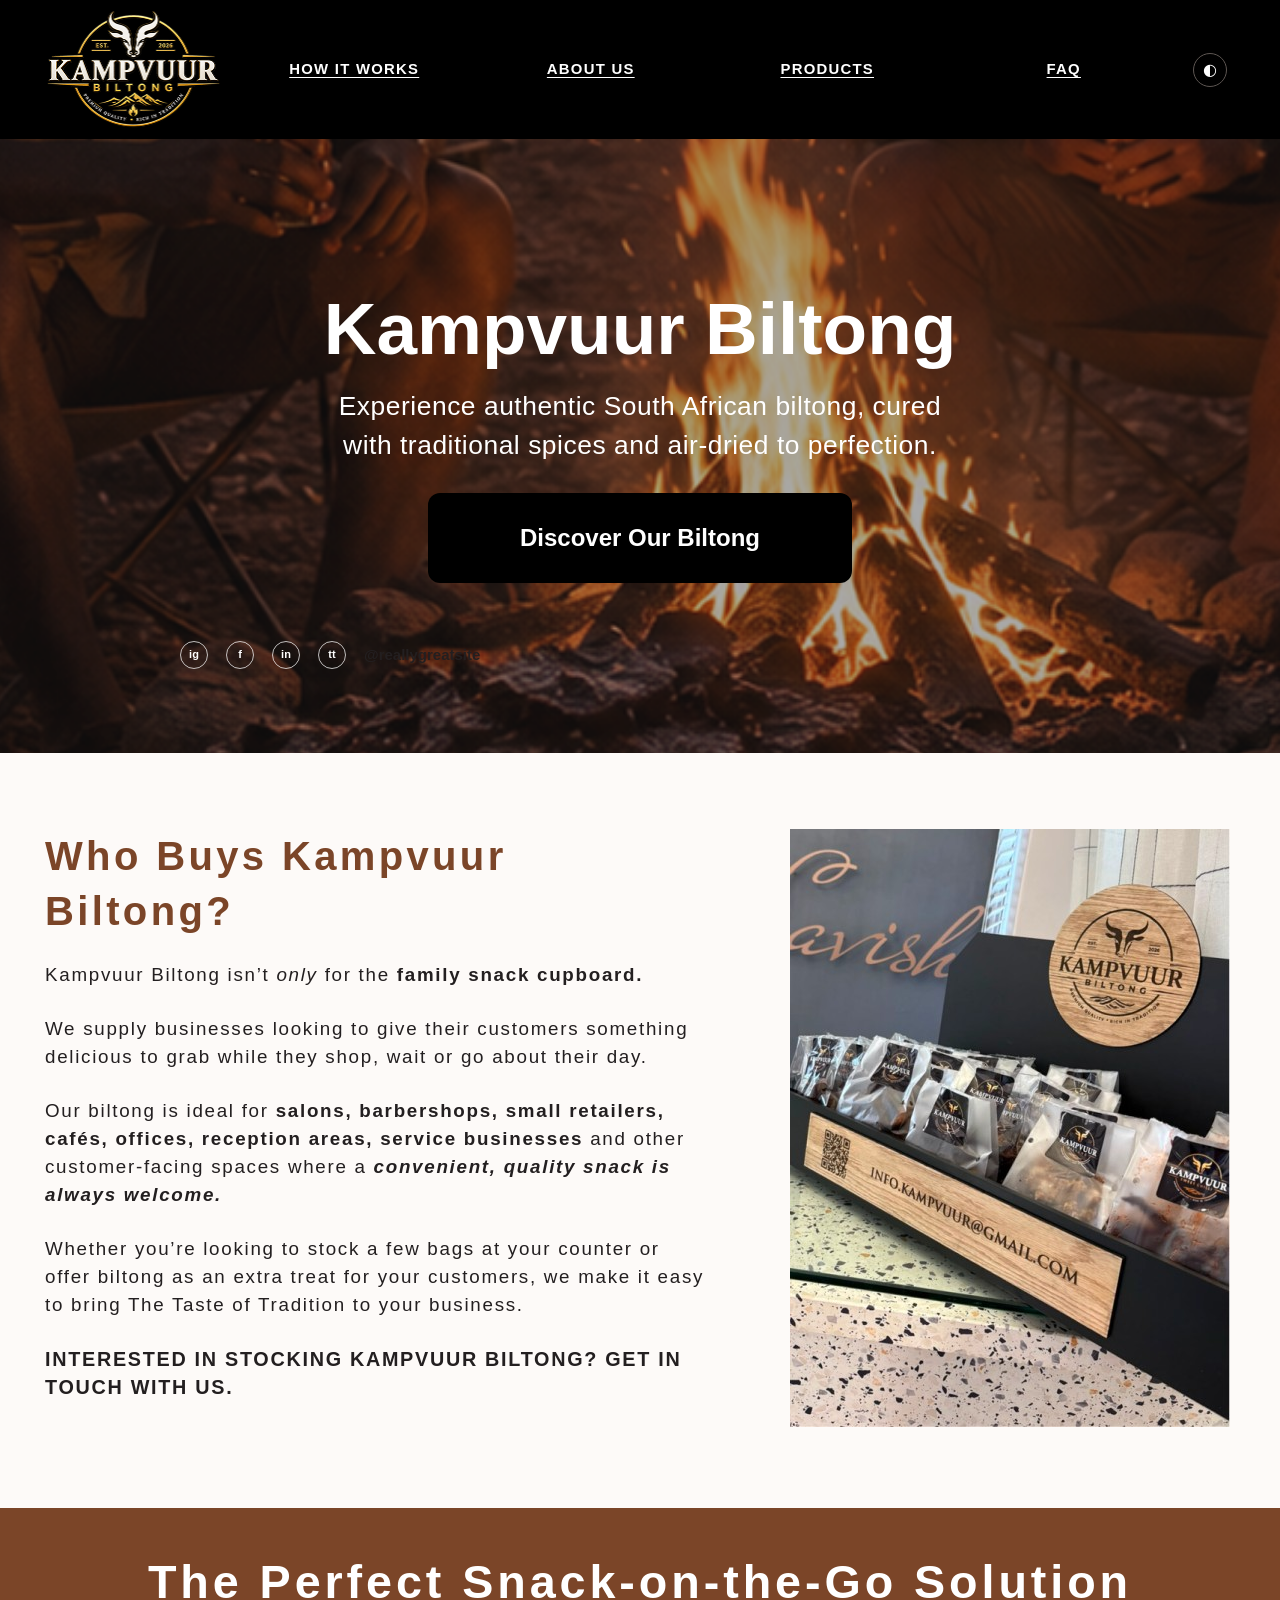
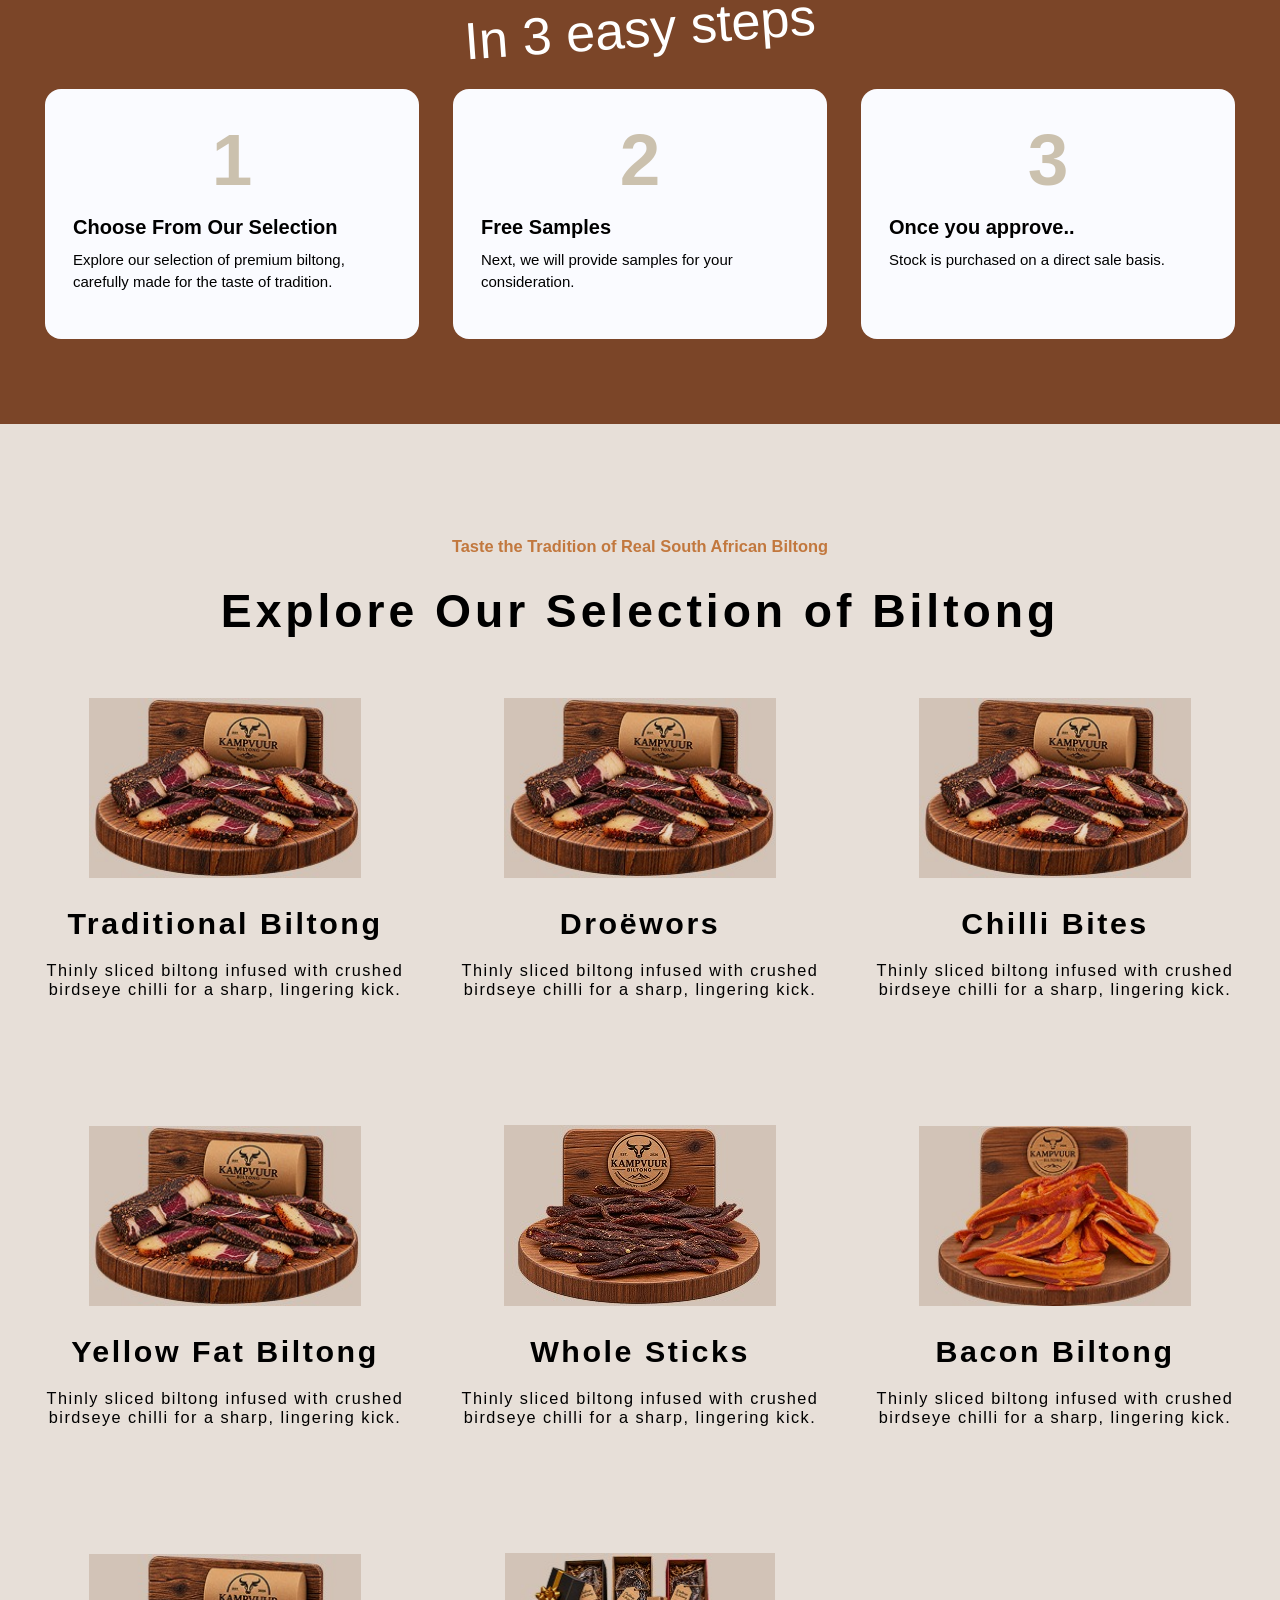
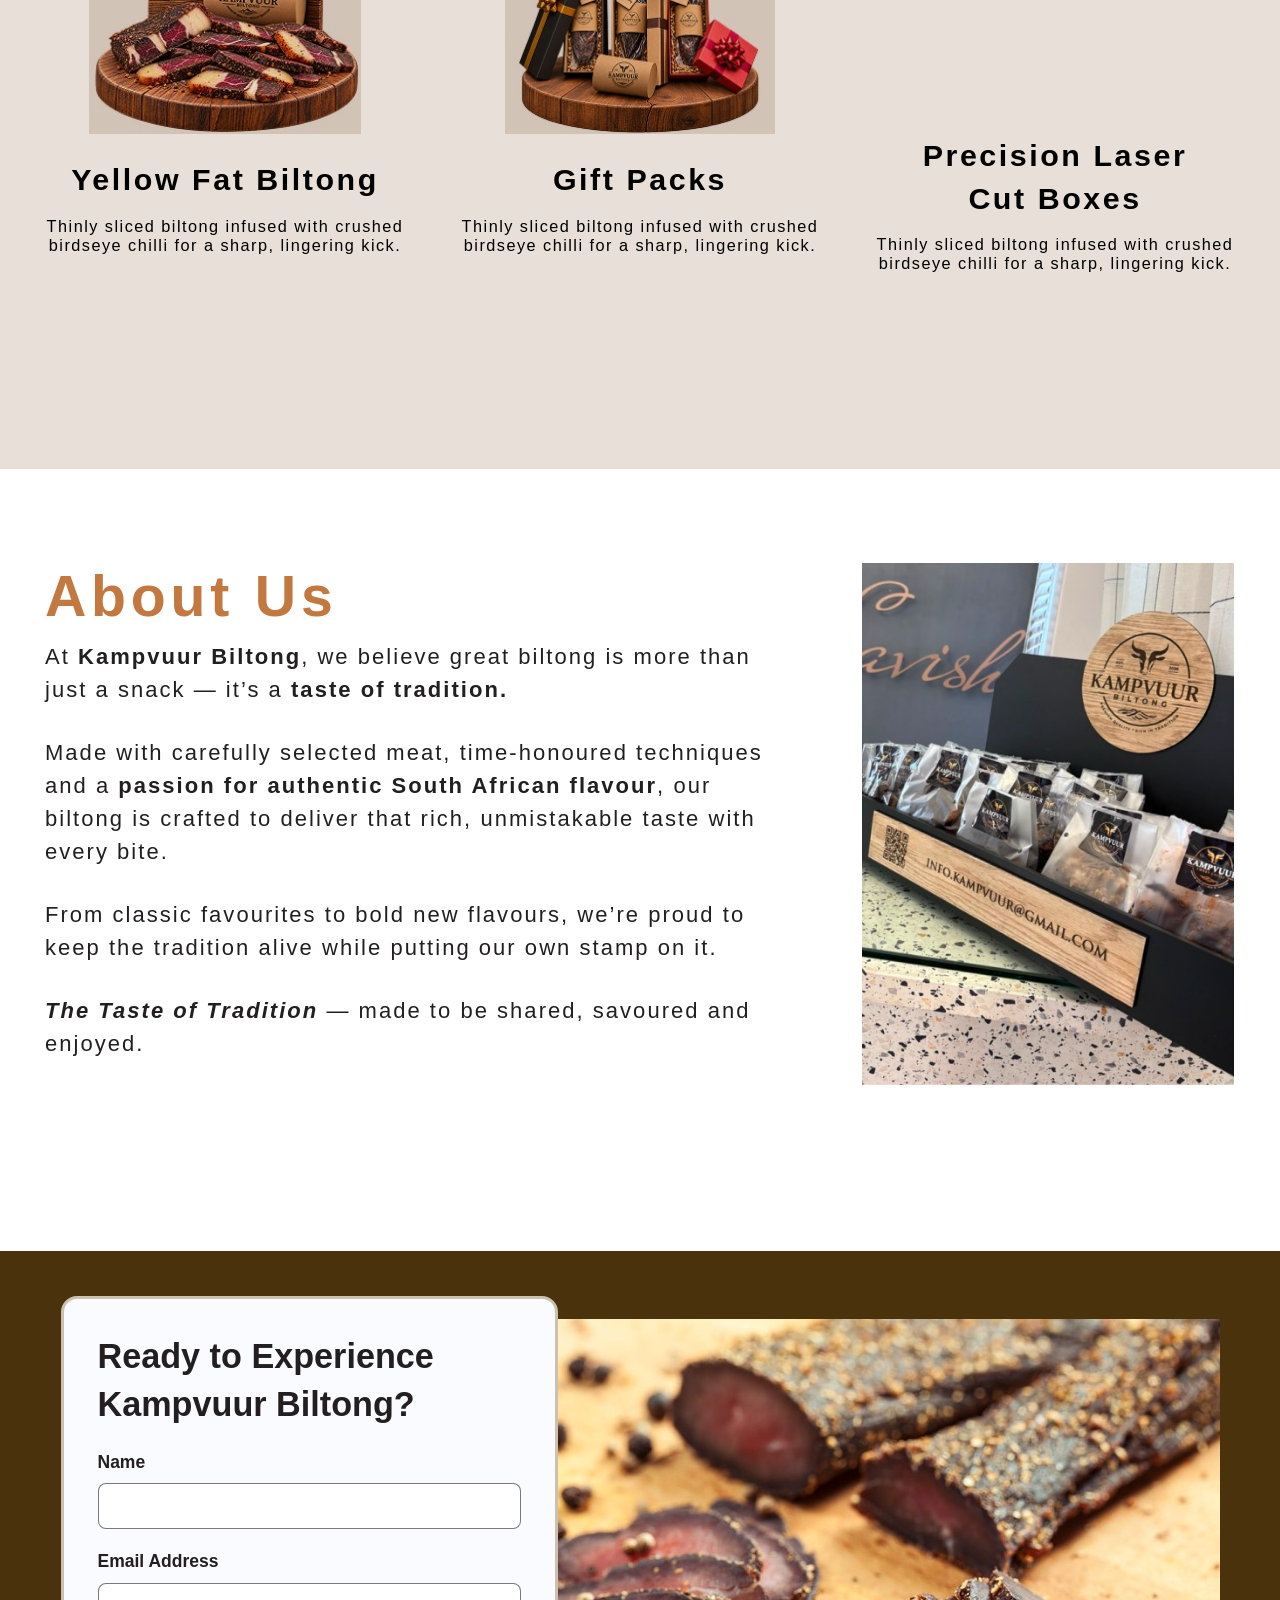
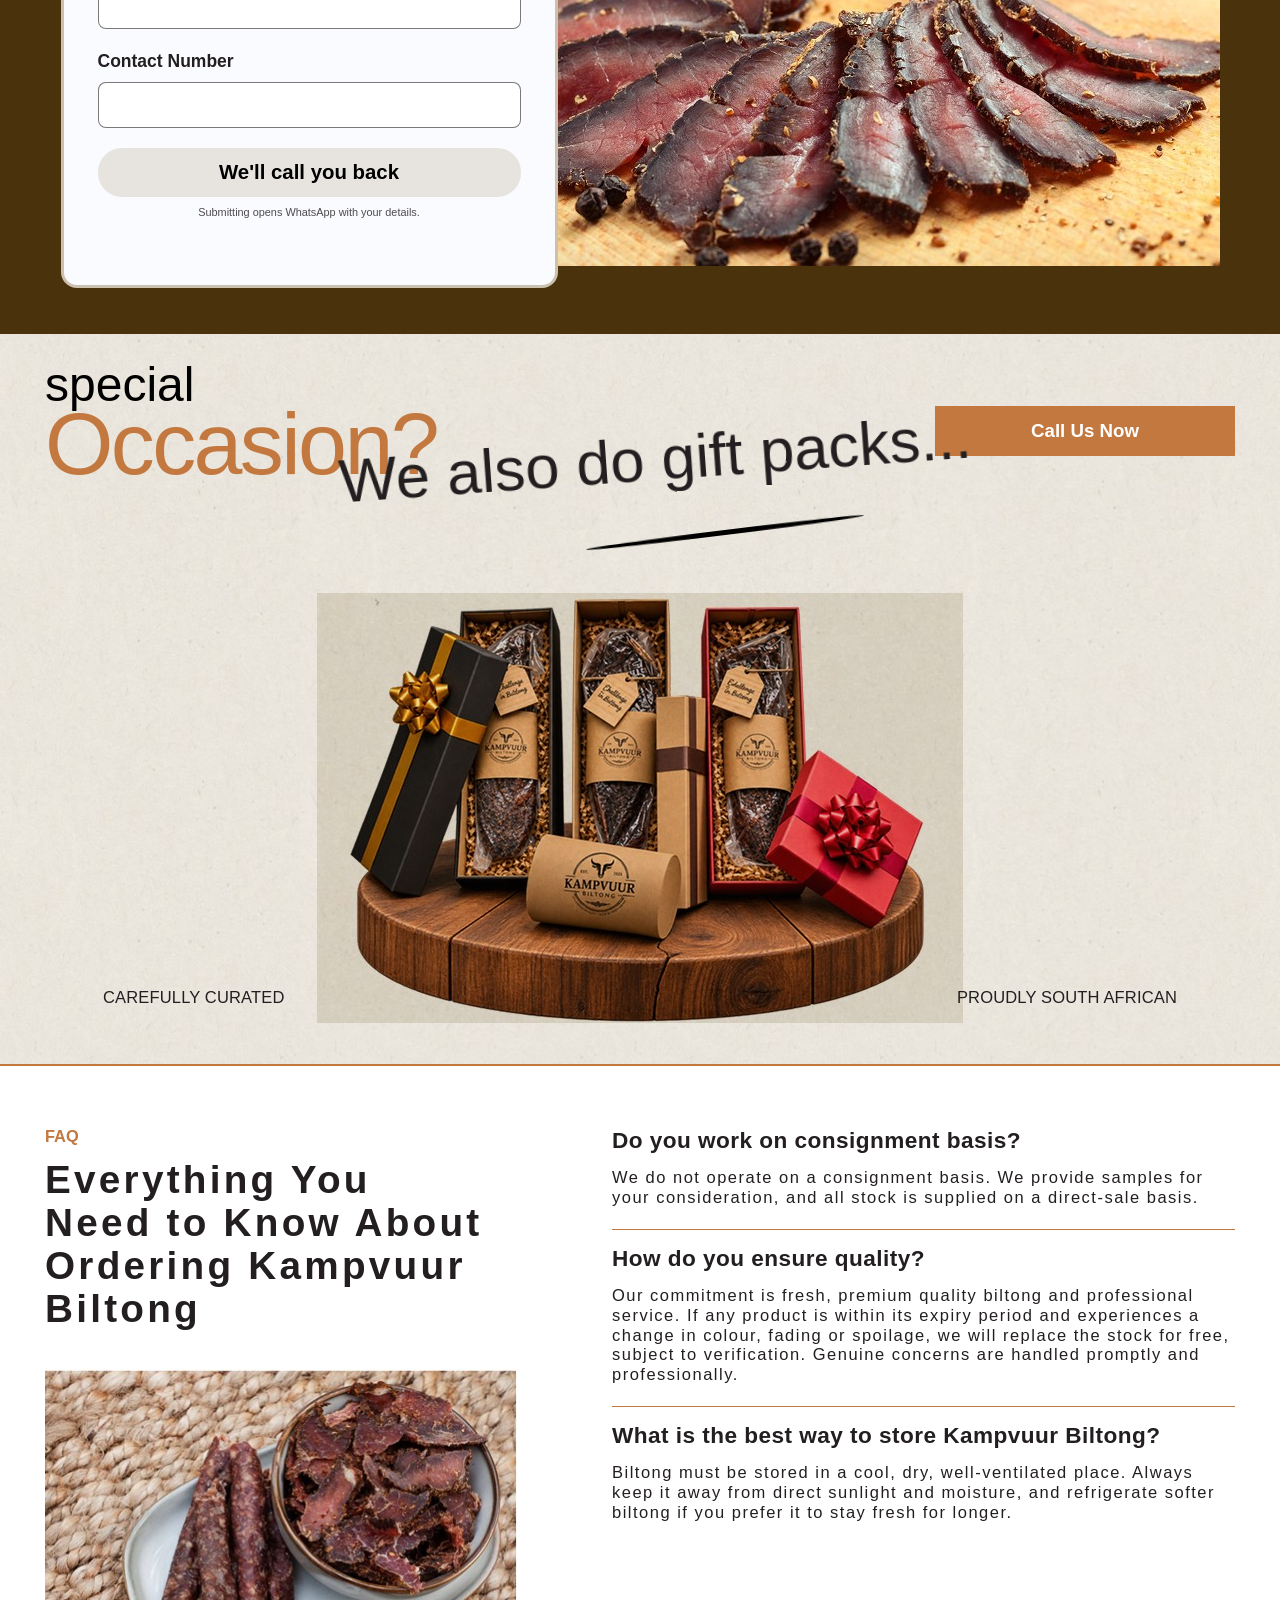
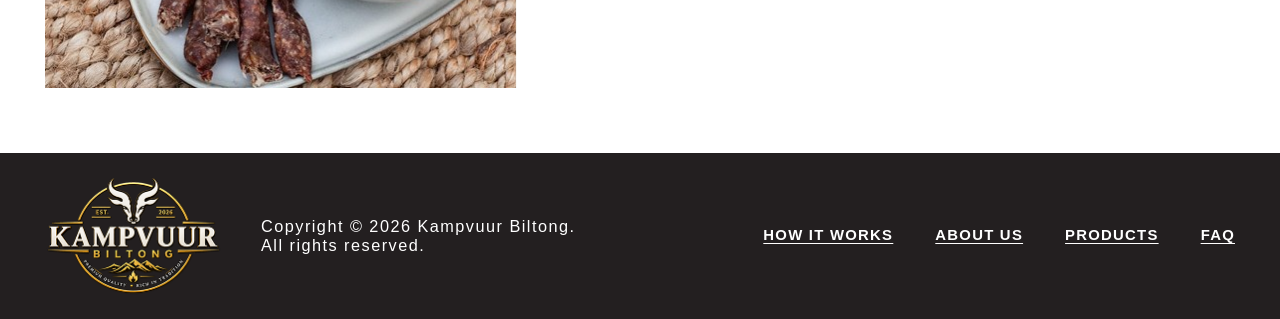
==== index.html @ c722d4cb "Implement Figma node 19:855 exact Kampvuur website" ====
<!doctype html>
<html lang="en" data-theme="light">
<head>
  <meta charset="utf-8">
  <meta name="viewport" content="width=device-width,initial-scale=1">
  <title>Kampvuur Biltong | The Taste of Tradition</title>
  <meta name="description" content="Authentic South African biltong, droëwors, chilli bites, whole sticks, bacon biltong and curated gift packs from Kampvuur Biltong.">
  <meta name="robots" content="index,follow,max-image-preview:large">
  <meta name="theme-color" content="#231f20">
  <link rel="canonical" href="https://kampvuur-biltong.co.za/">
  <meta property="og:type" content="website">
  <meta property="og:title" content="Kampvuur Biltong | The Taste of Tradition">
  <meta property="og:description" content="Authentic South African biltong, cured with traditional spices and air-dried to perfection.">
  <meta property="og:image" content="https://kampvuur-biltong.co.za/assets/hero-campfire.png">
  <link rel="icon" type="image/png" href="assets/logo.png">
  <link rel="stylesheet" href="assets/styles.css">
  <script type="application/ld+json">{"@context":"https://schema.org","@type":"FoodEstablishment","name":"Kampvuur Biltong","url":"https://kampvuur-biltong.co.za/","telephone":"+27726275503","email":"Kampvuurquality@gmail.com","servesCuisine":"South African","image":"https://kampvuur-biltong.co.za/assets/hero-campfire.png"}</script>
</head>
<body>
<a class="skip-link" href="#main">Skip to content</a>

<header class="site-header" id="top">
  <div class="wrap header-inner">
    <a class="brand" href="#top" aria-label="Kampvuur Biltong home"><img src="assets/logo.png" alt="Kampvuur Biltong"></a>
    <nav aria-label="Primary navigation">
      <a href="#how-it-works">How it works</a>
      <a href="#about">About us</a>
      <a href="#products">Products</a>
      <a href="#faq">FAQ</a>
    </nav>
    <button class="theme-toggle" type="button" data-theme-toggle aria-label="Switch colour theme">◐</button>
  </div>
</header>

<main id="main">
  <section class="hero" aria-labelledby="hero-title">
    <div class="hero-media" aria-hidden="true"><img src="assets/hero-campfire.png" alt=""></div>
    <div class="hero-shade" aria-hidden="true"></div>
    <div class="hero-content">
      <h1 id="hero-title">Kampvuur Biltong</h1>
      <p>Experience authentic South African biltong, cured<br class="desktop-only"> with traditional spices and air-dried to perfection.</p>
      <a class="btn btn-dark" href="#products">Discover Our Biltong</a>
    </div>
    <div class="social-row" aria-label="Social links">
      <a href="#" aria-label="Instagram">ig</a><a href="#" aria-label="Facebook">f</a><a href="#" aria-label="LinkedIn">in</a><a href="#" aria-label="TikTok">tt</a>
      <span>@reallygreatsite</span>
    </div>
  </section>

  <section class="buyers section-light">
    <div class="wrap two-col">
      <div class="copy-block">
        <h2>Who Buys Kampvuur<br>Biltong?</h2>
        <p>Kampvuur Biltong isn’t <em>only</em> for the <strong>family snack cupboard.</strong></p>
        <p>We supply businesses looking to give their customers something delicious to grab while they shop, wait or go about their day.</p>
        <p>Our biltong is ideal for <strong>salons, barbershops, small retailers, cafés, offices, reception areas, service businesses</strong> and other customer-facing spaces where a <strong><em>convenient, quality snack is always welcome.</em></strong></p>
        <p>Whether you’re looking to stock a few bags at your counter or offer biltong as an extra treat for your customers, we make it easy to bring The Taste of Tradition to your business.</p>
        <p class="strong-caps">Interested in stocking Kampvuur Biltong? Get in touch with us.</p>
      </div>
      <figure class="portrait"><img src="assets/buyer-about.jpg" alt="Kampvuur Biltong retail display"></figure>
    </div>
  </section>

  <section class="steps" id="how-it-works" aria-labelledby="steps-title">
    <div class="wrap">
      <h2 id="steps-title">The Perfect Snack-on-the-Go Solution</h2>
      <p class="handline">In 3 easy steps</p>
      <div class="step-grid">
        <article><b>1</b><h3>Choose From Our Selection</h3><p>Explore our selection of premium biltong, carefully made for the taste of tradition.</p></article>
        <article><b>2</b><h3>Free Samples</h3><p>Next, we will provide samples for your consideration.</p></article>
        <article><b>3</b><h3>Once you approve..</h3><p>Stock is purchased on a direct sale basis.</p></article>
      </div>
    </div>
  </section>

  <section class="products" id="products" aria-labelledby="products-title">
    <div class="wrap">
      <p class="kicker">Taste the Tradition of Real South African Biltong</p>
      <h2 id="products-title">Explore Our Selection of Biltong</h2>
      <div class="product-grid">
        <article><img src="assets/product-traditional.jpg" alt="Traditional biltong"><h3>Traditional Biltong</h3><p>Thinly sliced biltong infused with crushed birdseye chilli for a sharp, lingering kick.</p></article>
        <article><img src="assets/product-traditional.jpg" alt="Droëwors"><h3>Droëwors</h3><p>Thinly sliced biltong infused with crushed birdseye chilli for a sharp, lingering kick.</p></article>
        <article><img src="assets/product-traditional.jpg" alt="Chilli bites"><h3>Chilli Bites</h3><p>Thinly sliced biltong infused with crushed birdseye chilli for a sharp, lingering kick.</p></article>
        <article><img src="assets/product-traditional.jpg" alt="Yellow fat biltong"><h3>Yellow Fat Biltong</h3><p>Thinly sliced biltong infused with crushed birdseye chilli for a sharp, lingering kick.</p></article>
        <article><img src="assets/product-wholesticks.jpg" alt="Whole biltong sticks"><h3>Whole Sticks</h3><p>Thinly sliced biltong infused with crushed birdseye chilli for a sharp, lingering kick.</p></article>
        <article><img src="assets/product-bacon.jpg" alt="Bacon biltong"><h3>Bacon Biltong</h3><p>Thinly sliced biltong infused with crushed birdseye chilli for a sharp, lingering kick.</p></article>
        <article><img src="assets/product-traditional.jpg" alt="Yellow fat biltong"><h3>Yellow Fat Biltong</h3><p>Thinly sliced biltong infused with crushed birdseye chilli for a sharp, lingering kick.</p></article>
        <article><img src="assets/product-gift.jpg" alt="Kampvuur gift packs"><h3>Gift Packs</h3><p>Thinly sliced biltong infused with crushed birdseye chilli for a sharp, lingering kick.</p></article>
        <article class="laser"><div class="laser-space" aria-hidden="true"></div><h3>Precision Laser<br>Cut Boxes</h3><p>Thinly sliced biltong infused with crushed birdseye chilli for a sharp, lingering kick.</p></article>
      </div>
    </div>
  </section>

  <section class="about section-white" id="about" aria-labelledby="about-title">
    <div class="wrap two-col about-grid">
      <div class="copy-block">
        <h2 id="about-title">About Us</h2>
        <p>At <strong>Kampvuur Biltong</strong>, we believe great biltong is more than just a snack — it’s a <strong>taste of tradition.</strong></p>
        <p>Made with carefully selected meat, time-honoured techniques and a <strong>passion for authentic South African flavour</strong>, our biltong is crafted to deliver that rich, unmistakable taste with every bite.</p>
        <p>From classic favourites to bold new flavours, we’re proud to keep the tradition alive while putting our own stamp on it.</p>
        <p><strong><em>The Taste of Tradition</em></strong> — made to be shared, savoured and enjoyed.</p>
      </div>
      <figure class="portrait portrait-about"><img src="assets/buyer-about.jpg" alt="Kampvuur Biltong display"></figure>
    </div>
  </section>

  <section class="callback" aria-labelledby="callback-title">
    <div class="wrap callback-grid">
      <form id="callback-form" class="callback-card">
        <h2 id="callback-title">Ready to Experience<br>Kampvuur Biltong?</h2>
        <label>Name<input name="name" required autocomplete="name"></label>
        <label>Email Address<input type="email" name="email" required autocomplete="email"></label>
        <label>Contact Number<input type="tel" name="phone" required autocomplete="tel"></label>
        <button type="submit">We'll call you back</button>
        <small>Submitting opens WhatsApp with your details.</small>
      </form>
      <img class="callback-photo" src="assets/callback-meat.jpg" alt="Sliced biltong on a wooden board">
    </div>
  </section>

  <section class="gift" aria-labelledby="gift-title">
    <div class="wrap gift-inner">
      <div class="gift-title"><span>special</span><strong>Occasion?</strong></div>
      <a class="call-now" href="tel:+27726275503">Call Us Now</a>
      <h2 id="gift-title">We also do gift packs...</h2>
      <div class="scribble" aria-hidden="true"></div>
      <img src="assets/gift-pack.jpg" alt="Kampvuur Biltong curated gift packs">
      <div class="gift-meta"><span>Carefully Curated</span><span>Proudly South African</span></div>
    </div>
  </section>

  <section class="faq" id="faq" aria-labelledby="faq-title">
    <div class="wrap faq-grid">
      <div class="faq-intro">
        <p class="kicker">FAQ</p>
        <h2 id="faq-title">Everything You<br>Need to Know About<br>Ordering Kampvuur<br>Biltong</h2>
        <img src="assets/faq-meat.jpg" alt="Biltong and droëwors served on a plate">
      </div>
      <div class="faq-list">
        <article><h3>Do you work on consignment basis?</h3><p>We do not operate on a consignment basis. We provide samples for your consideration, and all stock is supplied on a direct-sale basis.</p></article>
        <article><h3>How do you ensure quality?</h3><p>Our commitment is fresh, premium quality biltong and professional service. If any product is within its expiry period and experiences a change in colour, fading or spoilage, we will replace the stock for free, subject to verification. Genuine concerns are handled promptly and professionally.</p></article>
        <article><h3>What is the best way to store Kampvuur Biltong?</h3><p>Biltong must be stored in a cool, dry, well-ventilated place. Always keep it away from direct sunlight and moisture, and refrigerate softer biltong if you prefer it to stay fresh for longer.</p></article>
      </div>
    </div>
  </section>
</main>

<footer class="site-footer">
  <div class="wrap footer-inner">
    <img src="assets/logo.png" alt="Kampvuur Biltong">
    <p>Copyright © 2026 Kampvuur Biltong.<br>All rights reserved.</p>
    <nav aria-label="Footer navigation"><a href="#how-it-works">How it works</a><a href="#about">About us</a><a href="#products">Products</a><a href="#faq">FAQ</a></nav>
  </div>
</footer>

<script src="assets/site.js" defer></script>
</body>
</html>
---- assets/styles.css ----
:root{
  --black:#000;--white:#fff;--thunder:#231f20;--pearl:#e7dfd8;--fantasy:#fdfaf8;
  --nutmeg:#7b4528;--copper:#c2783e;--soft:#cbc1ae;--bronze:#4a320d;--cararra:#e6e4dd;
  --ink:#231f20;--line:#c2783e;--wrap:1190px;
}
*{box-sizing:border-box}
html{scroll-behavior:smooth}
body{margin:0;font-family:Inter,Arial,sans-serif;background:var(--white);color:var(--ink);line-height:1.45}
img{display:block;max-width:100%}
a{color:inherit}
button,input{font:inherit}
.wrap{width:min(var(--wrap),calc(100% - 48px));margin-inline:auto}
.skip-link{position:fixed;left:1rem;top:-4rem;z-index:9999;background:#fff;color:#000;padding:.7rem 1rem}
.skip-link:focus{top:1rem}
.site-header{height:139px;background:#000;color:#fff;display:flex;align-items:center}
.header-inner{display:grid;grid-template-columns:180px 1fr 42px;align-items:center;gap:20px}
.brand img{width:178px;height:119px;object-fit:contain}
.site-header nav{display:grid;grid-template-columns:repeat(4,1fr);align-items:center;text-align:center;gap:18px}
.site-header nav a,.site-footer nav a{font-size:14.9px;font-weight:700;letter-spacing:1.25px;text-transform:uppercase;text-underline-offset:3px}
.theme-toggle{width:34px;height:34px;border:1px solid #5d5652;background:transparent;color:#fff;border-radius:50%;cursor:pointer}
.hero{height:614px;position:relative;overflow:hidden;background:var(--pearl);color:#fff}
.hero-media{position:absolute;inset:0;overflow:hidden}
.hero-media img{width:100%;height:1280px;object-fit:cover;object-position:center 55%;position:absolute;top:-358px;animation:figma-hero-pan 2s linear infinite}
@keyframes figma-hero-pan{0%{transform:translateX(-200px);animation-timing-function:ease-out}25%,100%{transform:translateX(0)}}
.hero-shade{position:absolute;inset:0;background:rgba(35,31,32,.39)}
.hero-content{position:relative;z-index:2;height:100%;display:flex;flex-direction:column;align-items:center;justify-content:center;text-align:center;padding-bottom:20px}
.hero h1{font-size:73px;line-height:80px;margin:0 0 18px;font-weight:700}
.hero p{font-size:26.4px;line-height:39px;letter-spacing:.53px;margin:0 0 28px}
.btn{display:inline-flex;align-items:center;justify-content:center;text-decoration:none;font-weight:700}
.btn-dark{background:#000;color:#fff;width:424px;height:90px;border-radius:12px;font-size:24px}
.social-row{position:absolute;z-index:3;left:calc((100% - min(var(--wrap),calc(100% - 48px)))/2 + 135px);bottom:84px;display:flex;align-items:center;gap:18px;font-weight:700}
.social-row a{width:28px;height:28px;display:grid;place-items:center;border:1px solid rgba(255,255,255,.72);border-radius:50%;font-size:11px;text-decoration:none}
.social-row span{font-size:15px;color:#231f20}
.section-light{background:var(--fantasy)}
.buyers{min-height:755px;padding:76px 0 70px}
.two-col{display:grid;grid-template-columns:1.15fr .78fr;gap:78px;align-items:start}
.copy-block h2{color:var(--nutmeg);font-size:40px;line-height:1.38;letter-spacing:3.36px;margin:0 0 22px}
.copy-block p{font-size:18.8px;line-height:28px;letter-spacing:1.71px;margin:0 0 26px}
.strong-caps{font-weight:700;text-transform:uppercase;font-size:19.8px!important}
.portrait{margin:0;justify-self:center}
.portrait img{width:440px;height:598px;object-fit:cover}
.steps{height:516px;background:var(--nutmeg);color:#fff;padding:42px 0}
.steps h2{text-align:center;font-size:46.7px;line-height:65px;letter-spacing:3.92px;margin:0}
.handline{text-align:center;font-size:52.3px;line-height:50px;margin:-11px 0 35px;transform:rotate(-4.09deg)}
.step-grid{display:grid;grid-template-columns:repeat(3,1fr);gap:34px;width:1222px;max-width:100%;margin:0 auto}
.step-grid article{height:250px;background:#fafbff;color:#000;border-radius:16px;padding:16px 28px 24px;display:flex;flex-direction:column}
.step-grid b{font-size:73px;line-height:109px;color:var(--soft);text-align:center;font-weight:700}
.step-grid h3{font-size:20px;line-height:30px;margin:-2px 0 7px}
.step-grid p{font-size:15px;line-height:21.8px;margin:0}
.products{background:var(--pearl);min-height:1645px;padding:110px 0 96px}
.kicker{font-size:16.4px;line-height:24.6px;color:var(--copper);font-weight:700}
.products>.wrap>.kicker{text-align:center;margin:0 0 20px}
.products h2{text-align:center;font-size:46.3px;line-height:64.9px;letter-spacing:3.93px;margin:0 0 54px;color:#000}
.product-grid{display:grid;grid-template-columns:repeat(3,1fr);gap:78px 55px}
.product-grid article{text-align:center;color:#000;min-height:350px}
.product-grid img{height:181px;width:272px;object-fit:contain;margin:0 auto 24px;mix-blend-mode:multiply}
.product-grid h3{font-size:30.4px;line-height:42.1px;letter-spacing:2.55px;margin:0 0 16px}
.product-grid p{font-size:16.3px;line-height:19.3px;letter-spacing:1.47px;margin:0 auto;max-width:360px}
.laser-space{height:181px}
.about{min-height:782px;padding:88px 0 68px}
.about-grid{grid-template-columns:1.42fr .72fr;align-items:center}
.about .copy-block h2{color:var(--copper);font-size:57.2px;line-height:79.4px;letter-spacing:4.8px;margin-bottom:4px}
.about .copy-block p{font-size:22px;line-height:33px;letter-spacing:2.03px;margin-bottom:30px}
.portrait-about img{width:372px;height:522px}
.callback{min-height:683px;background:var(--bronze);padding:45px 0}
.callback-grid{display:grid;grid-template-columns:497px 1fr;align-items:center;justify-content:center;width:min(1159px,calc(100% - 48px));margin:auto}
.callback-card{height:592px;border:3px solid var(--soft);border-radius:16px;background:#fafbff;padding:34px;position:relative;z-index:2}
.callback-card h2{font-family:Montserrat,Inter,Arial,sans-serif;font-size:34.2px;line-height:47.5px;margin:0 0 22px}
.callback-card label{display:block;font-family:Montserrat,Inter,Arial,sans-serif;font-size:17.5px;font-weight:700;margin:0 0 20px}
.callback-card input{display:block;width:100%;height:46px;margin-top:8px;border:1px solid rgba(35,31,32,.6);border-radius:8px;background:#fff;padding:0 12px}
.callback-card button{width:100%;height:49px;border:0;border-radius:24px;background:rgba(203,193,174,.4);font-weight:700;font-size:20.4px;cursor:pointer}
.callback-card small{display:block;text-align:center;margin-top:8px;color:#4e4b4d;font-size:10.9px}
.callback-photo{height:547px;width:714px;object-fit:cover}
.gift{min-height:730px;background:var(--cararra) url('gift-texture.jpg') repeat;padding:30px 0 15px;position:relative;overflow:hidden}
.gift-inner{position:relative;height:685px}
.gift-title{position:absolute;left:0;top:0;display:flex;flex-direction:column;line-height:.87}
.gift-title span{font-size:48px;color:#000}
.gift-title strong{font-size:88px;font-weight:400;color:var(--copper);letter-spacing:-2.64px}
.call-now{position:absolute;right:0;top:42px;width:300px;height:50px;display:grid;place-items:center;background:var(--copper);color:#fff;text-decoration:none;font-weight:700;font-size:18.7px}
.gift h2{position:absolute;top:65px;left:230px;width:760px;text-align:center;font-size:61.4px;font-weight:400;line-height:59.6px;transform:rotate(-4.09deg);margin:0}
.scribble{position:absolute;top:166px;left:540px;width:280px;border-top:5px solid #000;transform:rotate(-7deg);border-radius:50%}
.gift img{position:absolute;width:646px;height:430px;object-fit:cover;left:50%;bottom:26px;transform:translateX(-50%);mix-blend-mode:multiply}
.gift-meta{position:absolute;bottom:39px;left:0;right:0;display:flex;justify-content:space-between;text-transform:uppercase;font-size:16.5px;letter-spacing:.16px;padding-inline:58px}
.faq{min-height:689px;background:#fff;padding:58px 0 52px;border-top:2px solid var(--copper)}
.faq-grid{display:grid;grid-template-columns:501px 1fr;gap:66px}
.faq-intro .kicker{margin:0 0 9px}
.faq-intro h2{font-size:38.7px;line-height:43.1px;letter-spacing:3.25px;margin:0 0 23px}
.faq-intro img{width:472px;height:335px;object-fit:cover}
.faq-list article{padding:0 0 22px;margin:0 0 12px;border-bottom:1px solid var(--copper)}
.faq-list article:last-child{border-bottom:0}
.faq-list h3{font-size:22.6px;line-height:33px;letter-spacing:.45px;margin:0 0 11px}
.faq-list p{font-size:16.5px;line-height:19.65px;letter-spacing:1.5px;margin:0}
.site-footer{height:166px;background:var(--thunder);color:#fff}
.footer-inner{height:100%;display:grid;grid-template-columns:178px 342px 1fr;gap:38px;align-items:center}
.footer-inner>img{width:178px;height:119px;object-fit:contain}
.footer-inner p{font-size:16.3px;line-height:19px;letter-spacing:1.47px}
.footer-inner nav{display:flex;gap:42px;justify-content:flex-end}
html[data-theme="dark"] body{background:#161311;color:#f7f2ec}
html[data-theme="dark"] .buyers,html[data-theme="dark"] .about,html[data-theme="dark"] .faq{background:#1c1917;color:#f7f2ec}
html[data-theme="dark"] .products{background:#2b241f}
html[data-theme="dark"] .products h2,html[data-theme="dark"] .product-grid article,html[data-theme="dark"] .copy-block p,html[data-theme="dark"] .faq-list p,html[data-theme="dark"] .faq-list h3{color:#f7f2ec}
html[data-theme="dark"] .product-grid img{mix-blend-mode:normal}
html[data-theme="dark"] .gift{filter:brightness(.82) saturate(.9)}
@media (prefers-reduced-motion:reduce){*{scroll-behavior:auto!important}.hero-media img{animation:none!important;transform:none!important}}
@media(max-width:980px){
  .site-header{height:auto;min-height:104px;padding:8px 0}
  .header-inner{grid-template-columns:110px 1fr 38px}
  .brand img{width:110px;height:82px}
  .site-header nav{gap:8px}
  .site-header nav a{font-size:11px}
  .hero{height:600px}
  .hero h1{font-size:56px;line-height:1}
  .hero p{font-size:20px;line-height:1.45}
  .social-row{left:28px}
  .two-col,.about-grid{grid-template-columns:1fr 360px;gap:40px}
  .copy-block p{font-size:16px;line-height:1.55;letter-spacing:.8px}
  .steps{height:auto;padding-bottom:55px}
  .step-grid{grid-template-columns:1fr;max-width:560px}
  .step-grid article{height:auto;min-height:220px}
  .products{min-height:0}
  .product-grid{grid-template-columns:repeat(2,1fr)}
  .callback-grid{grid-template-columns:1fr;width:min(720px,calc(100% - 40px))}
  .callback{padding:40px 0}
  .callback-card{height:auto}
  .callback-photo{width:100%;height:390px}
  .gift-inner{height:700px}
  .gift h2{left:50%;transform:translateX(-50%) rotate(-4deg);top:145px;width:90%}
  .gift-title{left:24px}
  .call-now{right:24px}
  .faq-grid{grid-template-columns:1fr;gap:40px}
  .faq-intro img{max-width:100%;height:auto}
  .footer-inner{grid-template-columns:140px 1fr;gap:20px}
  .footer-inner nav{grid-column:1/-1;justify-content:center;margin-top:-28px}
}
@media(max-width:680px){
  .wrap{width:min(100% - 28px,1190px)}
  .site-header{min-height:92px}
  .header-inner{grid-template-columns:88px 1fr 34px}
  .brand img{width:88px;height:66px}
  .site-header nav{display:grid;grid-template-columns:repeat(2,1fr);gap:4px 10px}
  .site-header nav a{font-size:9.8px;letter-spacing:.5px}
  .hero{height:570px}
  .hero-media img{height:720px;top:-80px;object-position:center}
  .hero h1{font-size:43px;line-height:1.06}
  .hero p{font-size:17px;line-height:1.45;padding:0 18px}
  .btn-dark{width:min(90%,340px);height:64px;font-size:19px}
  .social-row{display:none}
  .desktop-only{display:none}
  .buyers,.about{padding:56px 0}
  .two-col,.about-grid{grid-template-columns:1fr}
  .copy-block h2,.about .copy-block h2{font-size:34px;line-height:1.2;letter-spacing:2px}
  .portrait{order:2}
  .portrait img,.portrait-about img{width:100%;height:auto;max-height:none}
  .steps h2{font-size:32px;line-height:1.22}
  .handline{font-size:38px;margin:6px 0 28px}
  .products{padding:70px 0}
  .products h2{font-size:34px;line-height:1.2;letter-spacing:2px}
  .product-grid{grid-template-columns:1fr;gap:46px}
  .product-grid article{min-height:0}
  .callback-card{padding:28px 22px}
  .callback-card h2{font-size:28px;line-height:1.25}
  .callback-photo{height:300px}
  .gift{min-height:680px}
  .gift-inner{height:630px}
  .gift-title{top:8px;left:6px}
  .gift-title span{font-size:28px}.gift-title strong{font-size:52px}
  .call-now{top:20px;right:5px;width:150px;height:42px;font-size:14px}
  .gift h2{top:115px;font-size:42px;line-height:1.1}
  .scribble{top:186px;left:50%;transform:translateX(-50%) rotate(-7deg);width:180px}
  .gift img{width:100%;height:auto;bottom:75px}
  .gift-meta{font-size:11px;padding:0 10px}
  .faq-intro h2{font-size:32px;line-height:1.2}
  .footer-inner{grid-template-columns:100px 1fr;gap:16px}
  .footer-inner>img{width:100px;height:76px}
  .footer-inner p{font-size:11px;line-height:1.4}
  .footer-inner nav{gap:14px;flex-wrap:wrap}
  .site-footer nav a{font-size:9px}
}
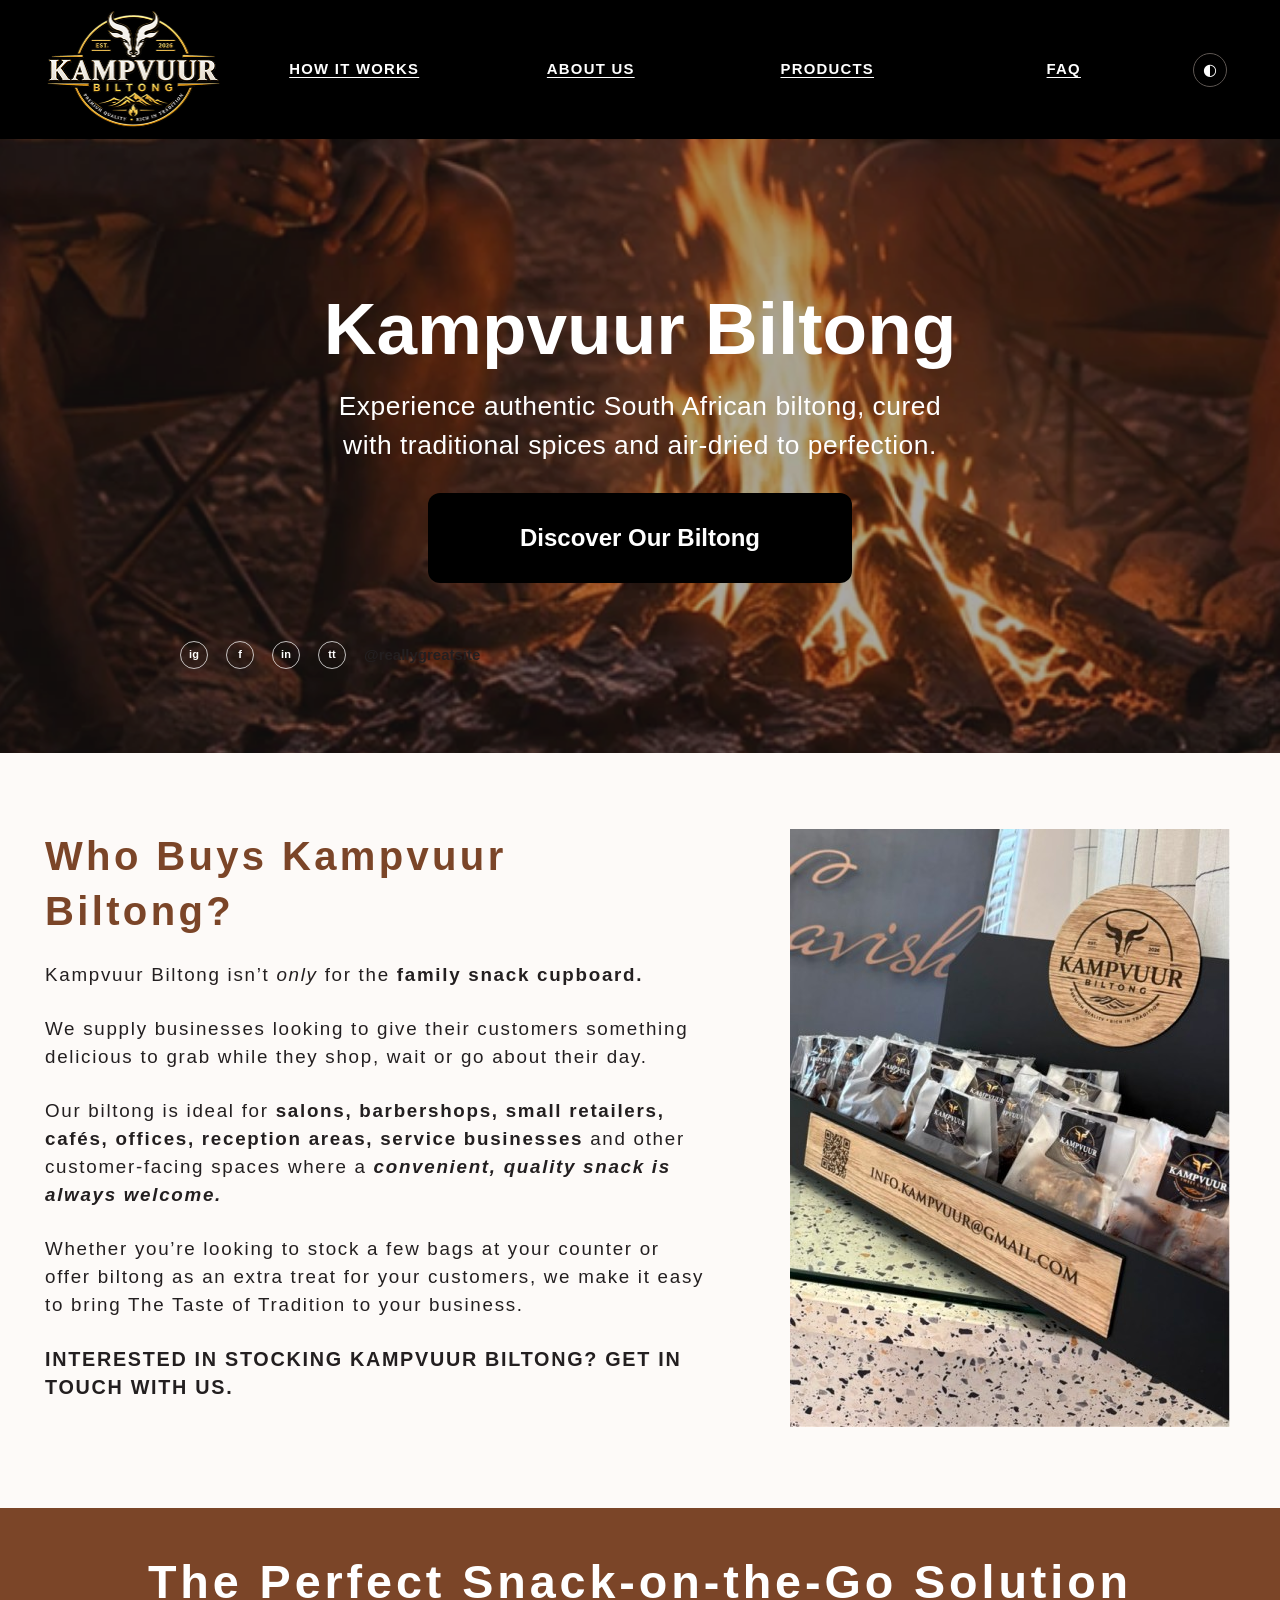
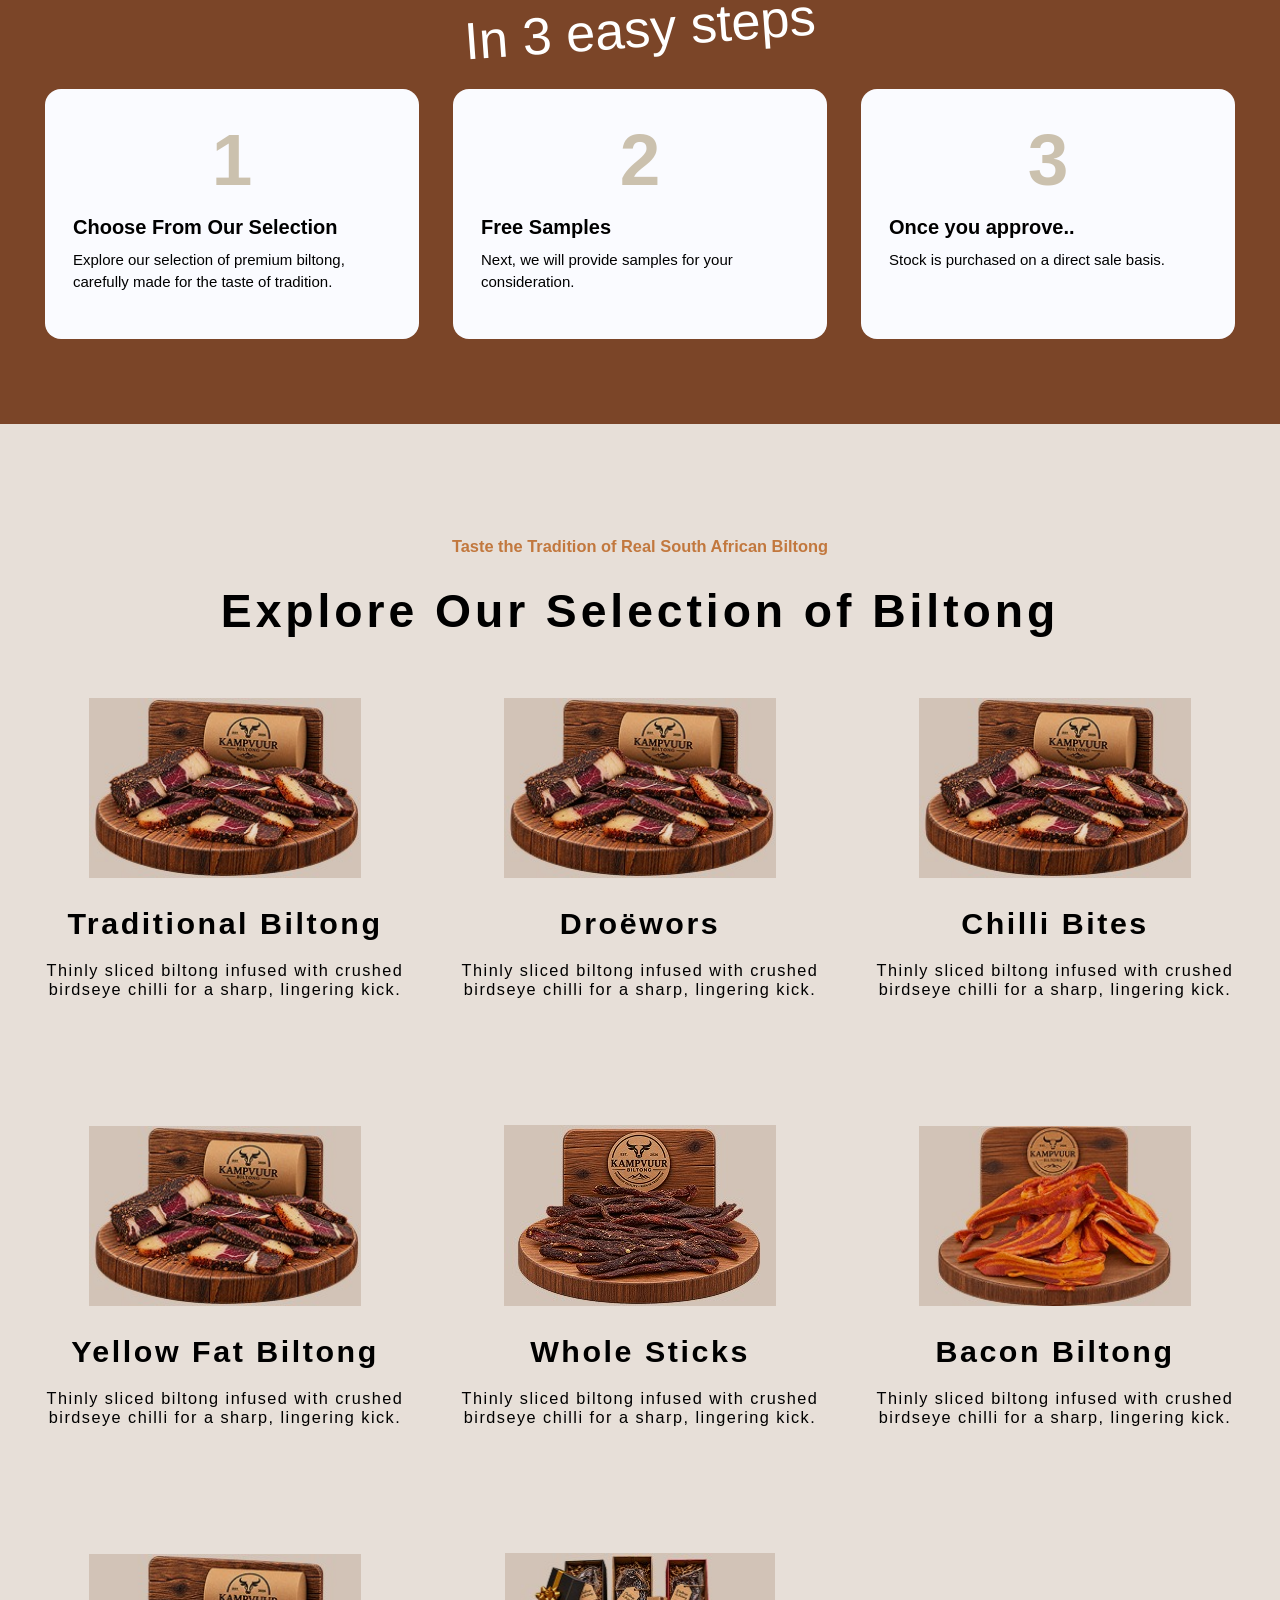
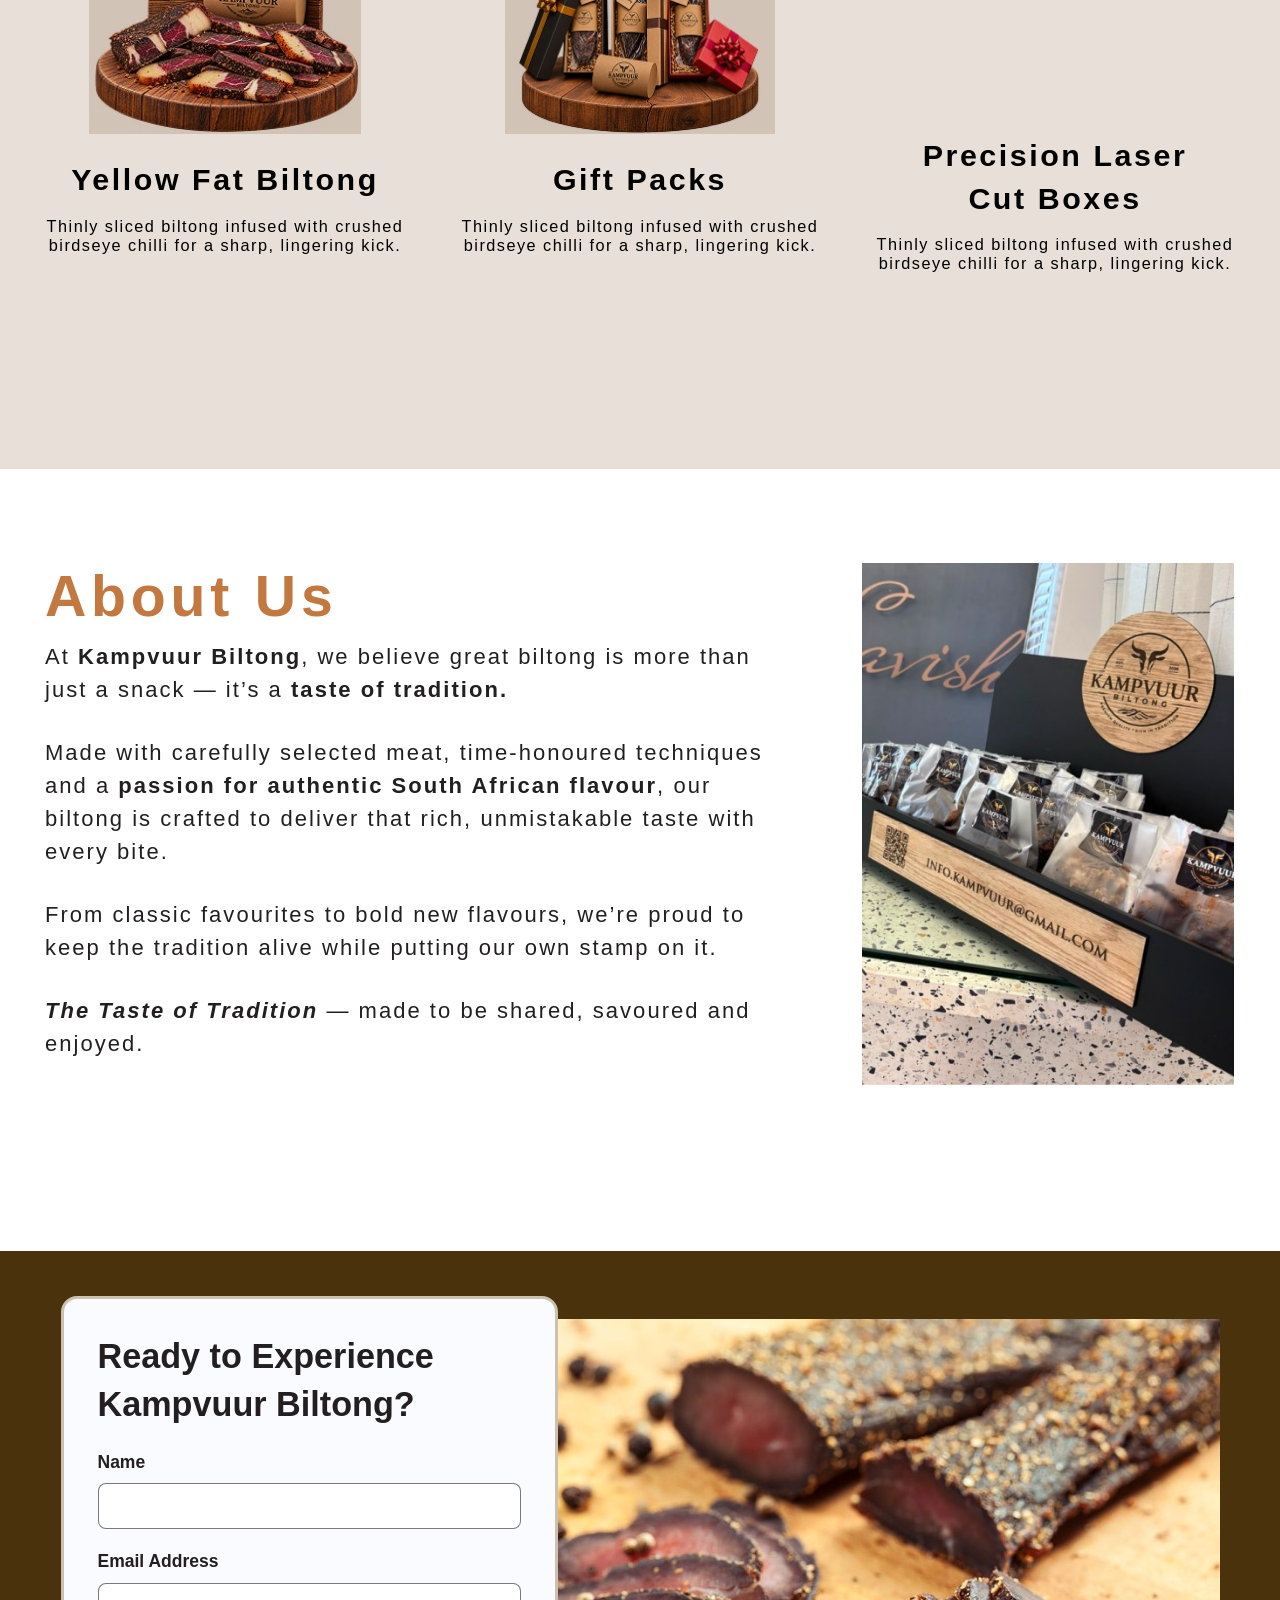
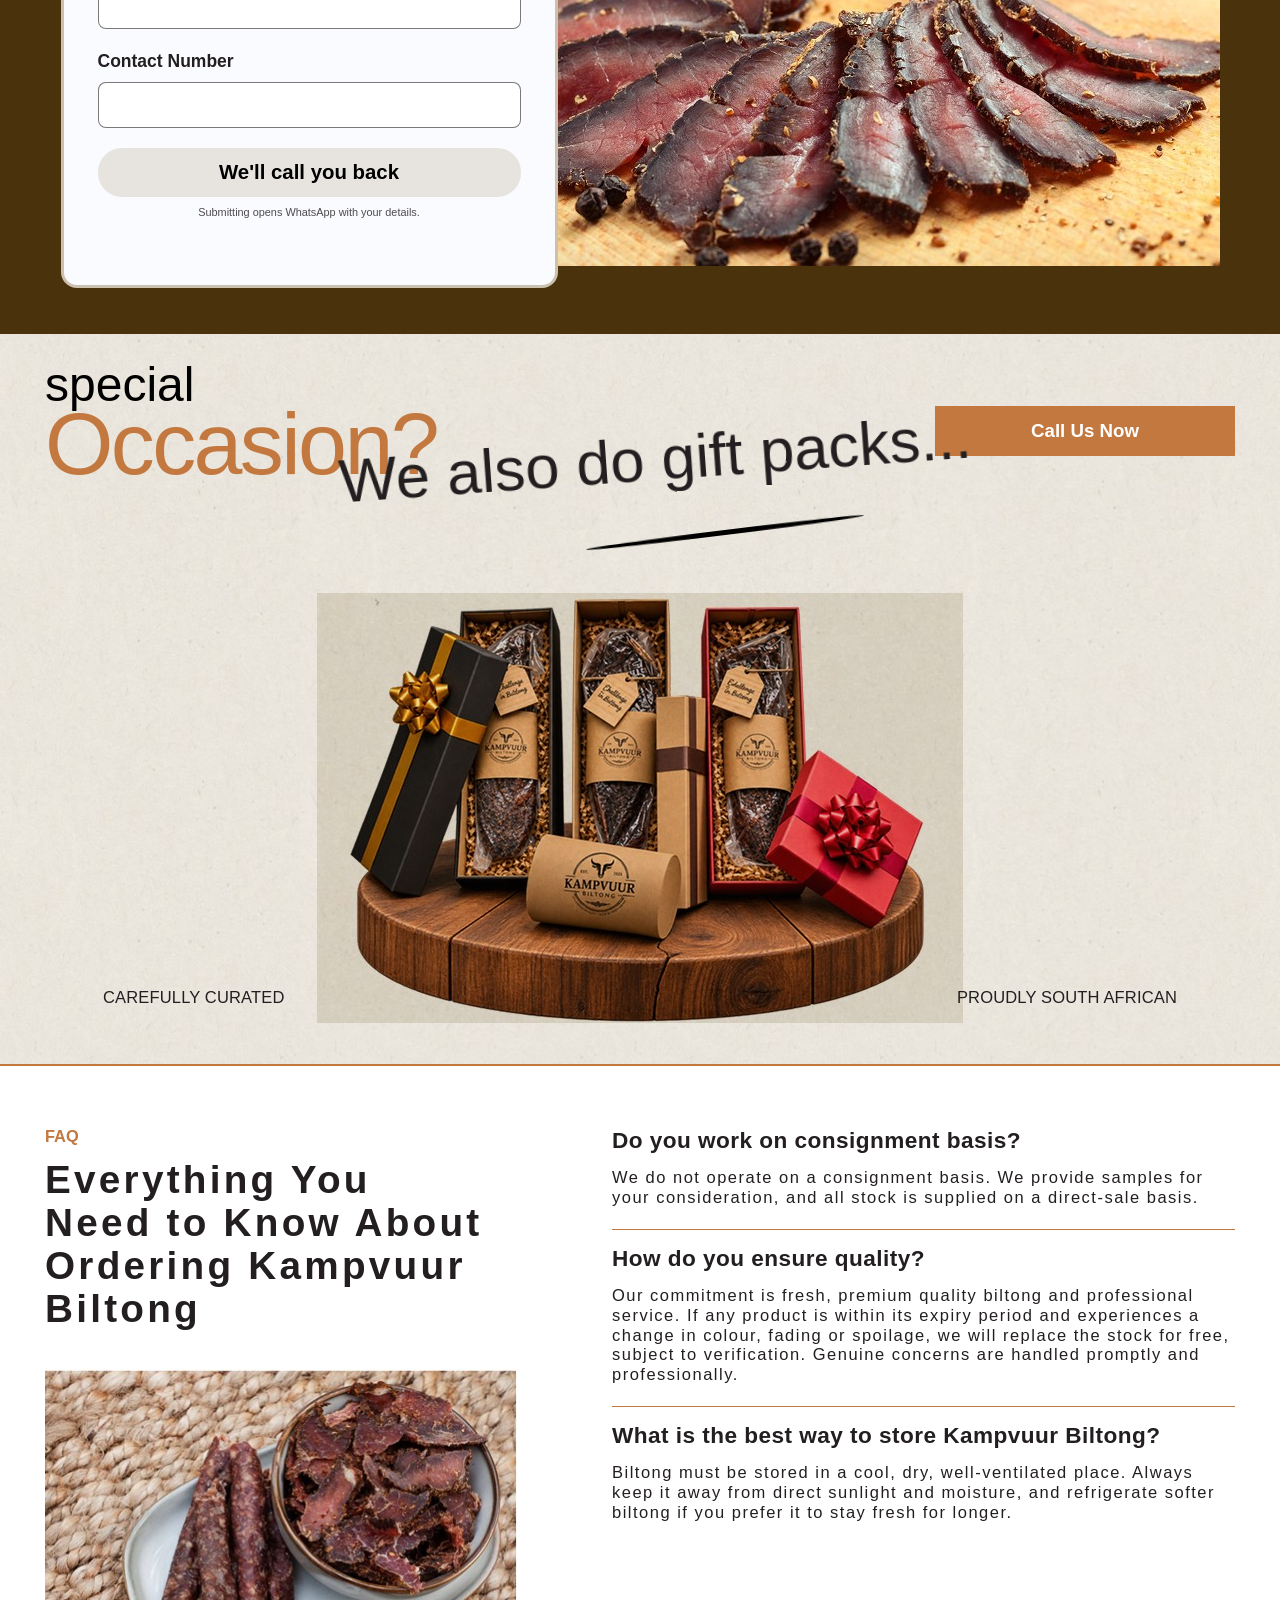
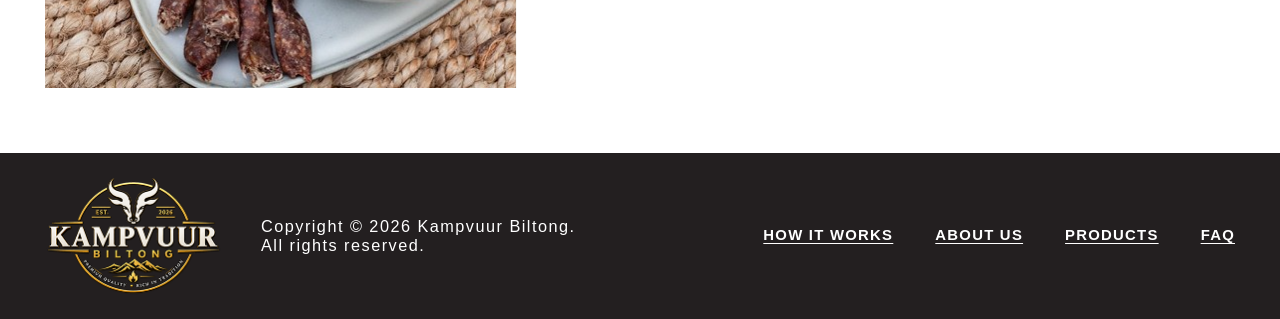
==== commit 6eab37bc: "Remove Lighthouse CI and related project artifacts" ====
--- a/index.html
+++ b/index.html
@@ -13,6 +13,7 @@
   <meta property="og:description" content="Authentic South African biltong, cured with traditional spices and air-dried to perfection.">
   <meta property="og:image" content="https://kampvuur-biltong.co.za/assets/hero-campfire.png">
   <link rel="icon" type="image/png" href="assets/logo.png">
+  <link rel="preload" as="image" href="assets/hero-campfire.webp" type="image/webp" fetchpriority="high">
   <link rel="stylesheet" href="assets/styles.css">
   <script type="application/ld+json">{"@context":"https://schema.org","@type":"FoodEstablishment","name":"Kampvuur Biltong","url":"https://kampvuur-biltong.co.za/","telephone":"+27726275503","email":"Kampvuurquality@gmail.com","servesCuisine":"South African","image":"https://kampvuur-biltong.co.za/assets/hero-campfire.png"}</script>
 </head>
@@ -34,7 +35,7 @@
 
 <main id="main">
   <section class="hero" aria-labelledby="hero-title">
-    <div class="hero-media" aria-hidden="true"><img src="assets/hero-campfire.png" alt=""></div>
+    <div class="hero-media" aria-hidden="true"><img src="assets/hero-campfire.webp" alt="" width="1920" height="614" loading="eager" fetchpriority="high"></div>
     <div class="hero-shade" aria-hidden="true"></div>
     <div class="hero-content">
       <h1 id="hero-title">Kampvuur Biltong</h1>
@@ -57,7 +58,7 @@
         <p>Whether you’re looking to stock a few bags at your counter or offer biltong as an extra treat for your customers, we make it easy to bring The Taste of Tradition to your business.</p>
         <p class="strong-caps">Interested in stocking Kampvuur Biltong? Get in touch with us.</p>
       </div>
-      <figure class="portrait"><img src="assets/buyer-about.jpg" alt="Kampvuur Biltong retail display"></figure>
+      <figure class="portrait"><img src="assets/buyer-about.jpg" loading="lazy" decoding="async" alt="Kampvuur Biltong retail display"></figure>
     </div>
   </section>
 
@@ -78,14 +79,14 @@
       <p class="kicker">Taste the Tradition of Real South African Biltong</p>
       <h2 id="products-title">Explore Our Selection of Biltong</h2>
       <div class="product-grid">
-        <article><img src="assets/product-traditional.jpg" alt="Traditional biltong"><h3>Traditional Biltong</h3><p>Thinly sliced biltong infused with crushed birdseye chilli for a sharp, lingering kick.</p></article>
-        <article><img src="assets/product-traditional.jpg" alt="Droëwors"><h3>Droëwors</h3><p>Thinly sliced biltong infused with crushed birdseye chilli for a sharp, lingering kick.</p></article>
-        <article><img src="assets/product-traditional.jpg" alt="Chilli bites"><h3>Chilli Bites</h3><p>Thinly sliced biltong infused with crushed birdseye chilli for a sharp, lingering kick.</p></article>
-        <article><img src="assets/product-traditional.jpg" alt="Yellow fat biltong"><h3>Yellow Fat Biltong</h3><p>Thinly sliced biltong infused with crushed birdseye chilli for a sharp, lingering kick.</p></article>
-        <article><img src="assets/product-wholesticks.jpg" alt="Whole biltong sticks"><h3>Whole Sticks</h3><p>Thinly sliced biltong infused with crushed birdseye chilli for a sharp, lingering kick.</p></article>
-        <article><img src="assets/product-bacon.jpg" alt="Bacon biltong"><h3>Bacon Biltong</h3><p>Thinly sliced biltong infused with crushed birdseye chilli for a sharp, lingering kick.</p></article>
-        <article><img src="assets/product-traditional.jpg" alt="Yellow fat biltong"><h3>Yellow Fat Biltong</h3><p>Thinly sliced biltong infused with crushed birdseye chilli for a sharp, lingering kick.</p></article>
-        <article><img src="assets/product-gift.jpg" alt="Kampvuur gift packs"><h3>Gift Packs</h3><p>Thinly sliced biltong infused with crushed birdseye chilli for a sharp, lingering kick.</p></article>
+        <article><img src="assets/product-traditional.jpg" loading="lazy" decoding="async" alt="Traditional biltong"><h3>Traditional Biltong</h3><p>Thinly sliced biltong infused with crushed birdseye chilli for a sharp, lingering kick.</p></article>
+        <article><img src="assets/product-traditional.jpg" loading="lazy" decoding="async" alt="Droëwors"><h3>Droëwors</h3><p>Thinly sliced biltong infused with crushed birdseye chilli for a sharp, lingering kick.</p></article>
+        <article><img src="assets/product-traditional.jpg" loading="lazy" decoding="async" alt="Chilli bites"><h3>Chilli Bites</h3><p>Thinly sliced biltong infused with crushed birdseye chilli for a sharp, lingering kick.</p></article>
+        <article><img src="assets/product-traditional.jpg" loading="lazy" decoding="async" alt="Yellow fat biltong"><h3>Yellow Fat Biltong</h3><p>Thinly sliced biltong infused with crushed birdseye chilli for a sharp, lingering kick.</p></article>
+        <article><img src="assets/product-wholesticks.jpg" loading="lazy" decoding="async" alt="Whole biltong sticks"><h3>Whole Sticks</h3><p>Thinly sliced biltong infused with crushed birdseye chilli for a sharp, lingering kick.</p></article>
+        <article><img src="assets/product-bacon.jpg" loading="lazy" decoding="async" alt="Bacon biltong"><h3>Bacon Biltong</h3><p>Thinly sliced biltong infused with crushed birdseye chilli for a sharp, lingering kick.</p></article>
+        <article><img src="assets/product-traditional.jpg" loading="lazy" decoding="async" alt="Yellow fat biltong"><h3>Yellow Fat Biltong</h3><p>Thinly sliced biltong infused with crushed birdseye chilli for a sharp, lingering kick.</p></article>
+        <article><img src="assets/product-gift.jpg" loading="lazy" decoding="async" alt="Kampvuur gift packs"><h3>Gift Packs</h3><p>Thinly sliced biltong infused with crushed birdseye chilli for a sharp, lingering kick.</p></article>
         <article class="laser"><div class="laser-space" aria-hidden="true"></div><h3>Precision Laser<br>Cut Boxes</h3><p>Thinly sliced biltong infused with crushed birdseye chilli for a sharp, lingering kick.</p></article>
       </div>
     </div>
@@ -100,7 +101,7 @@
         <p>From classic favourites to bold new flavours, we’re proud to keep the tradition alive while putting our own stamp on it.</p>
         <p><strong><em>The Taste of Tradition</em></strong> — made to be shared, savoured and enjoyed.</p>
       </div>
-      <figure class="portrait portrait-about"><img src="assets/buyer-about.jpg" alt="Kampvuur Biltong display"></figure>
+      <figure class="portrait portrait-about"><img src="assets/buyer-about.jpg" loading="lazy" decoding="async" alt="Kampvuur Biltong display"></figure>
     </div>
   </section>
 
@@ -114,7 +115,7 @@
         <button type="submit">We'll call you back</button>
         <small>Submitting opens WhatsApp with your details.</small>
       </form>
-      <img class="callback-photo" src="assets/callback-meat.jpg" alt="Sliced biltong on a wooden board">
+      <img class="callback-photo" src="assets/callback-meat.jpg" loading="lazy" decoding="async" alt="Sliced biltong on a wooden board">
     </div>
   </section>
 
@@ -124,7 +125,7 @@
       <a class="call-now" href="tel:+27726275503">Call Us Now</a>
       <h2 id="gift-title">We also do gift packs...</h2>
       <div class="scribble" aria-hidden="true"></div>
-      <img src="assets/gift-pack.jpg" alt="Kampvuur Biltong curated gift packs">
+      <img src="assets/gift-pack.jpg" loading="lazy" decoding="async" alt="Kampvuur Biltong curated gift packs">
       <div class="gift-meta"><span>Carefully Curated</span><span>Proudly South African</span></div>
     </div>
   </section>
@@ -134,7 +135,7 @@
       <div class="faq-intro">
         <p class="kicker">FAQ</p>
         <h2 id="faq-title">Everything You<br>Need to Know About<br>Ordering Kampvuur<br>Biltong</h2>
-        <img src="assets/faq-meat.jpg" alt="Biltong and droëwors served on a plate">
+        <img src="assets/faq-meat.jpg" loading="lazy" decoding="async" alt="Biltong and droëwors served on a plate">
       </div>
       <div class="faq-list">
         <article><h3>Do you work on consignment basis?</h3><p>We do not operate on a consignment basis. We provide samples for your consideration, and all stock is supplied on a direct-sale basis.</p></article>
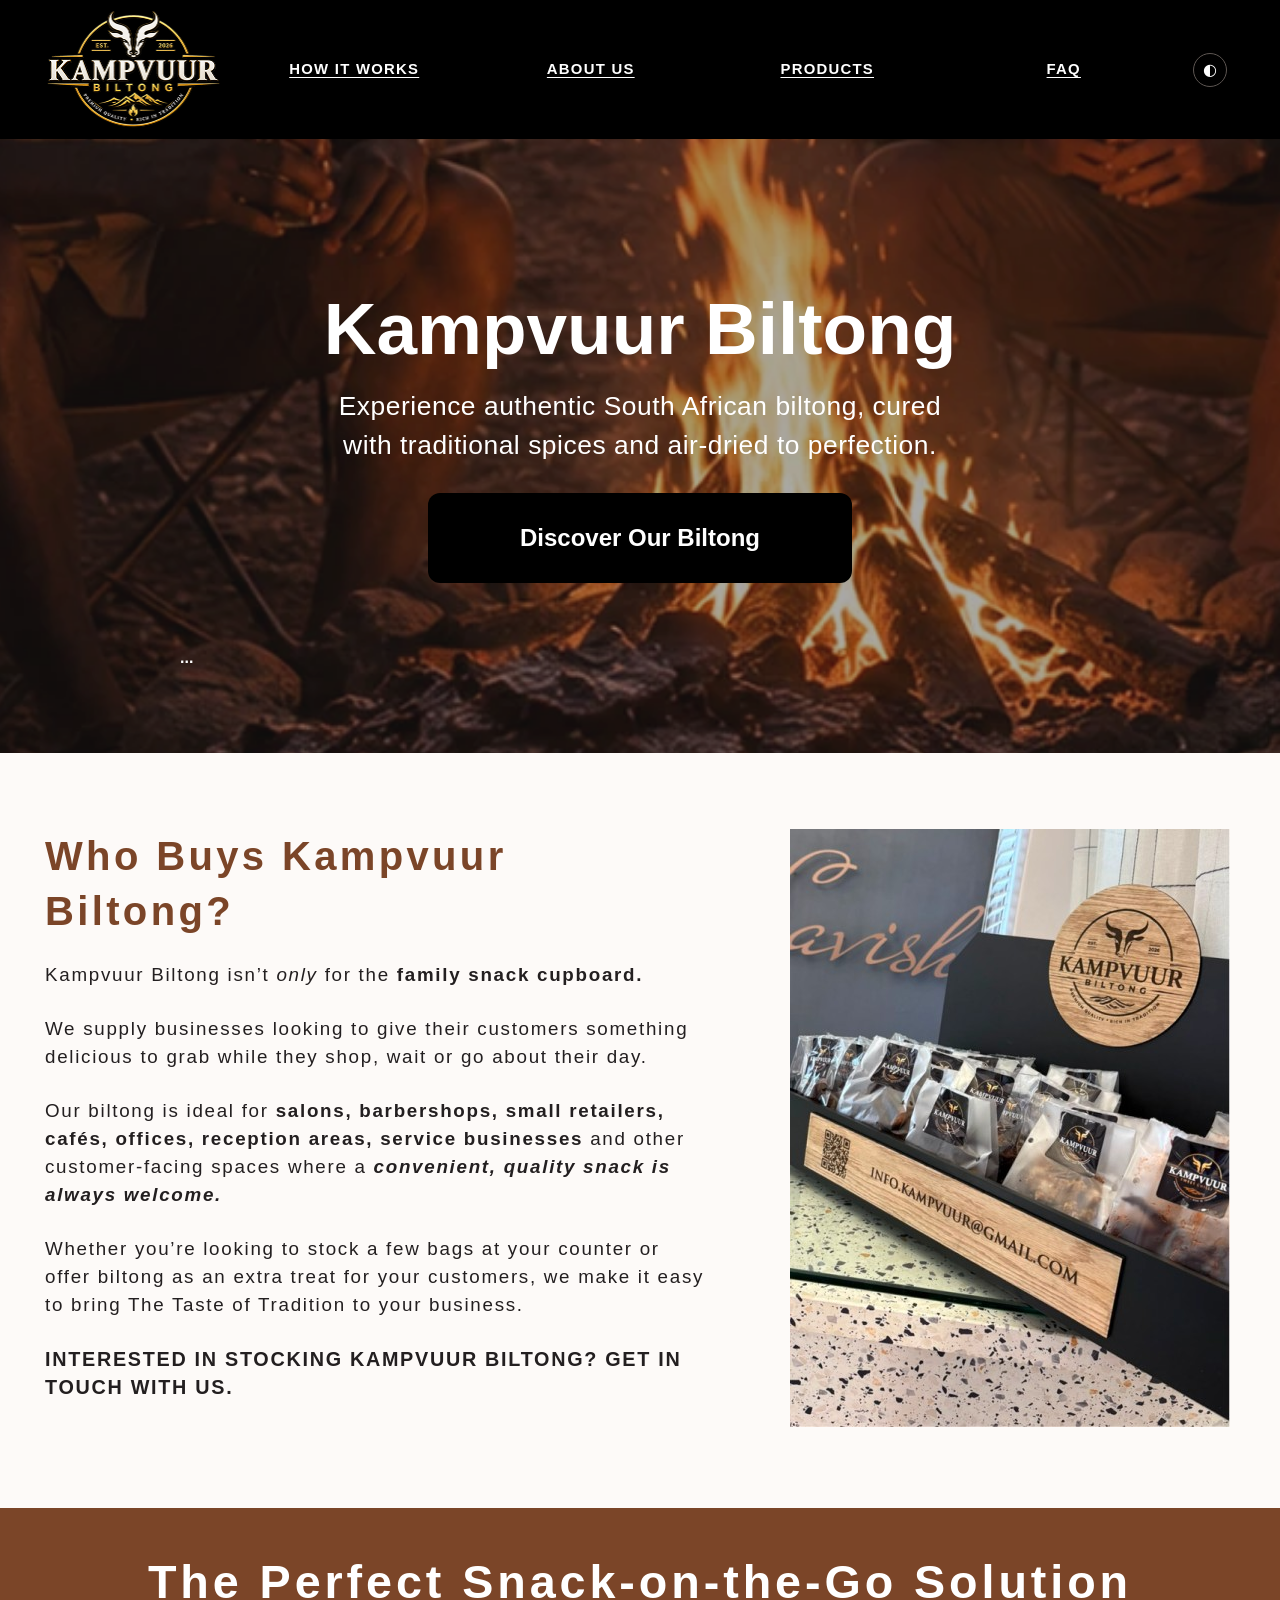
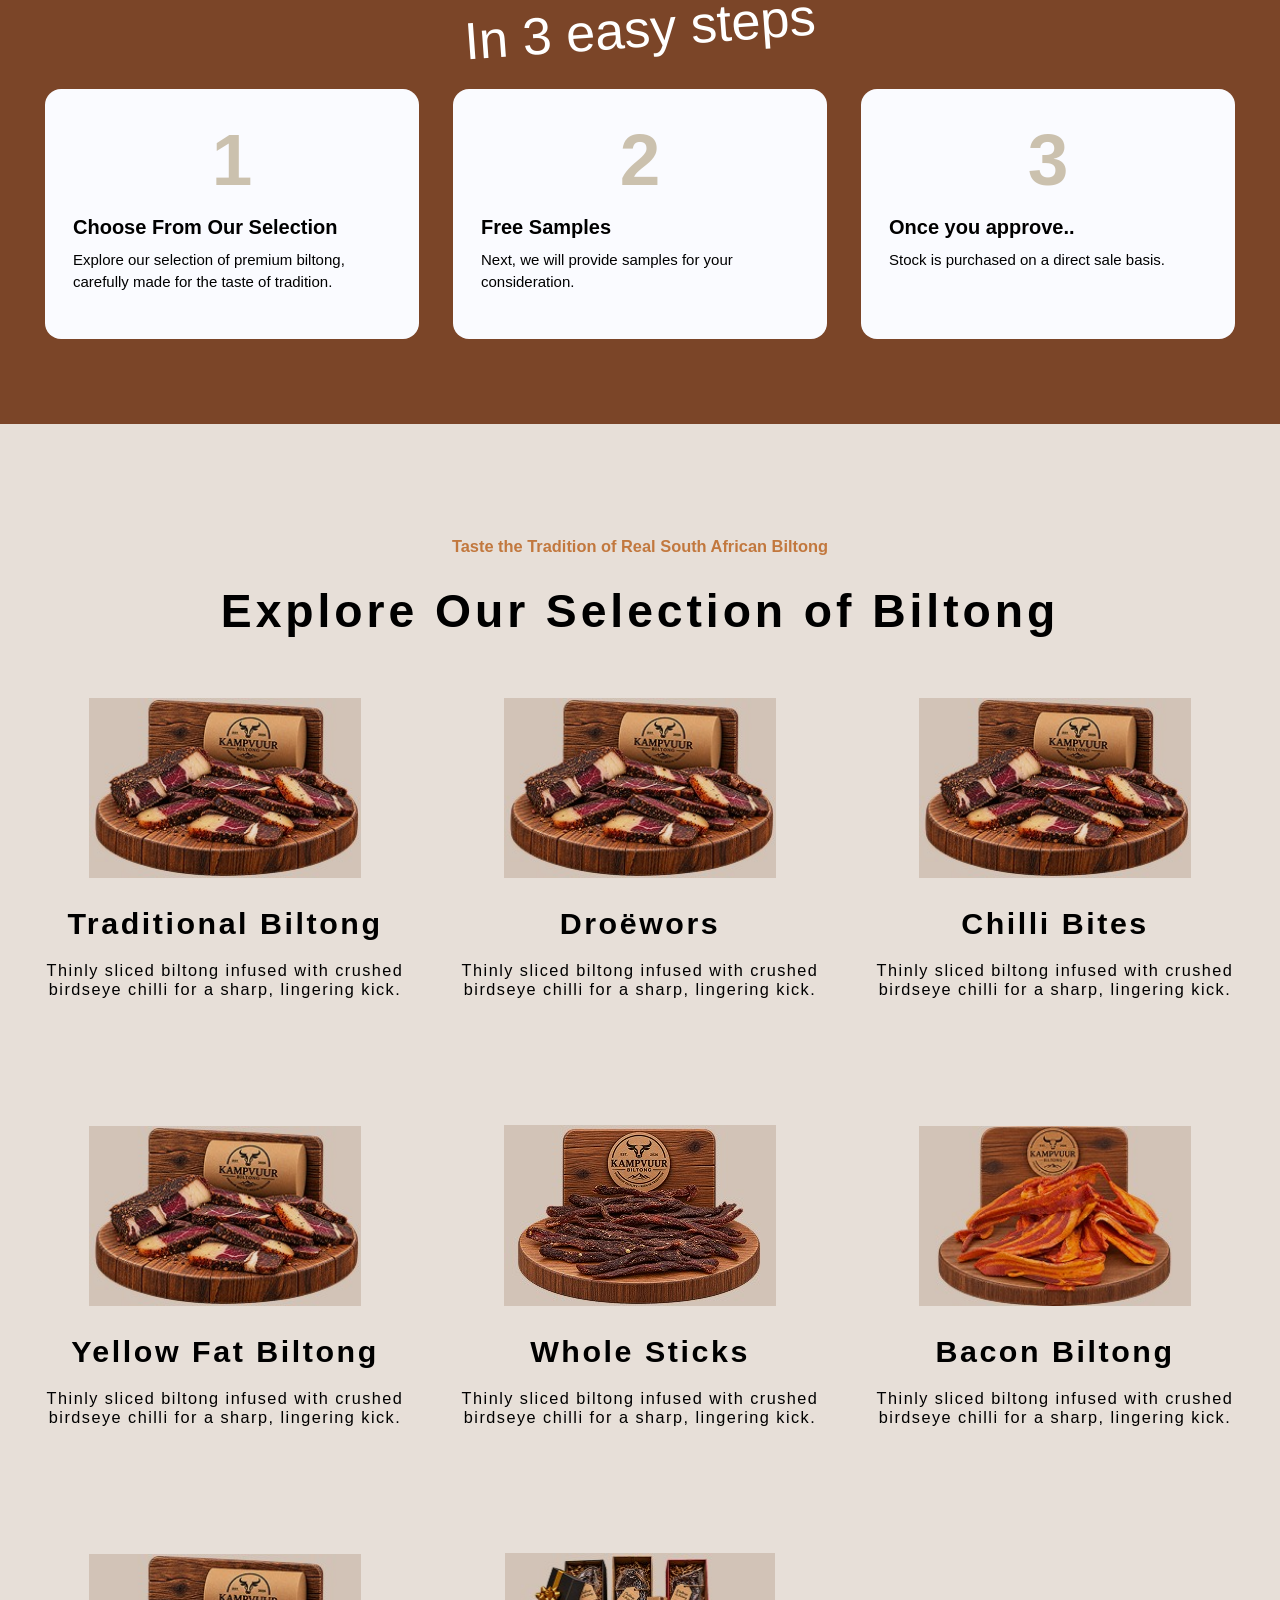
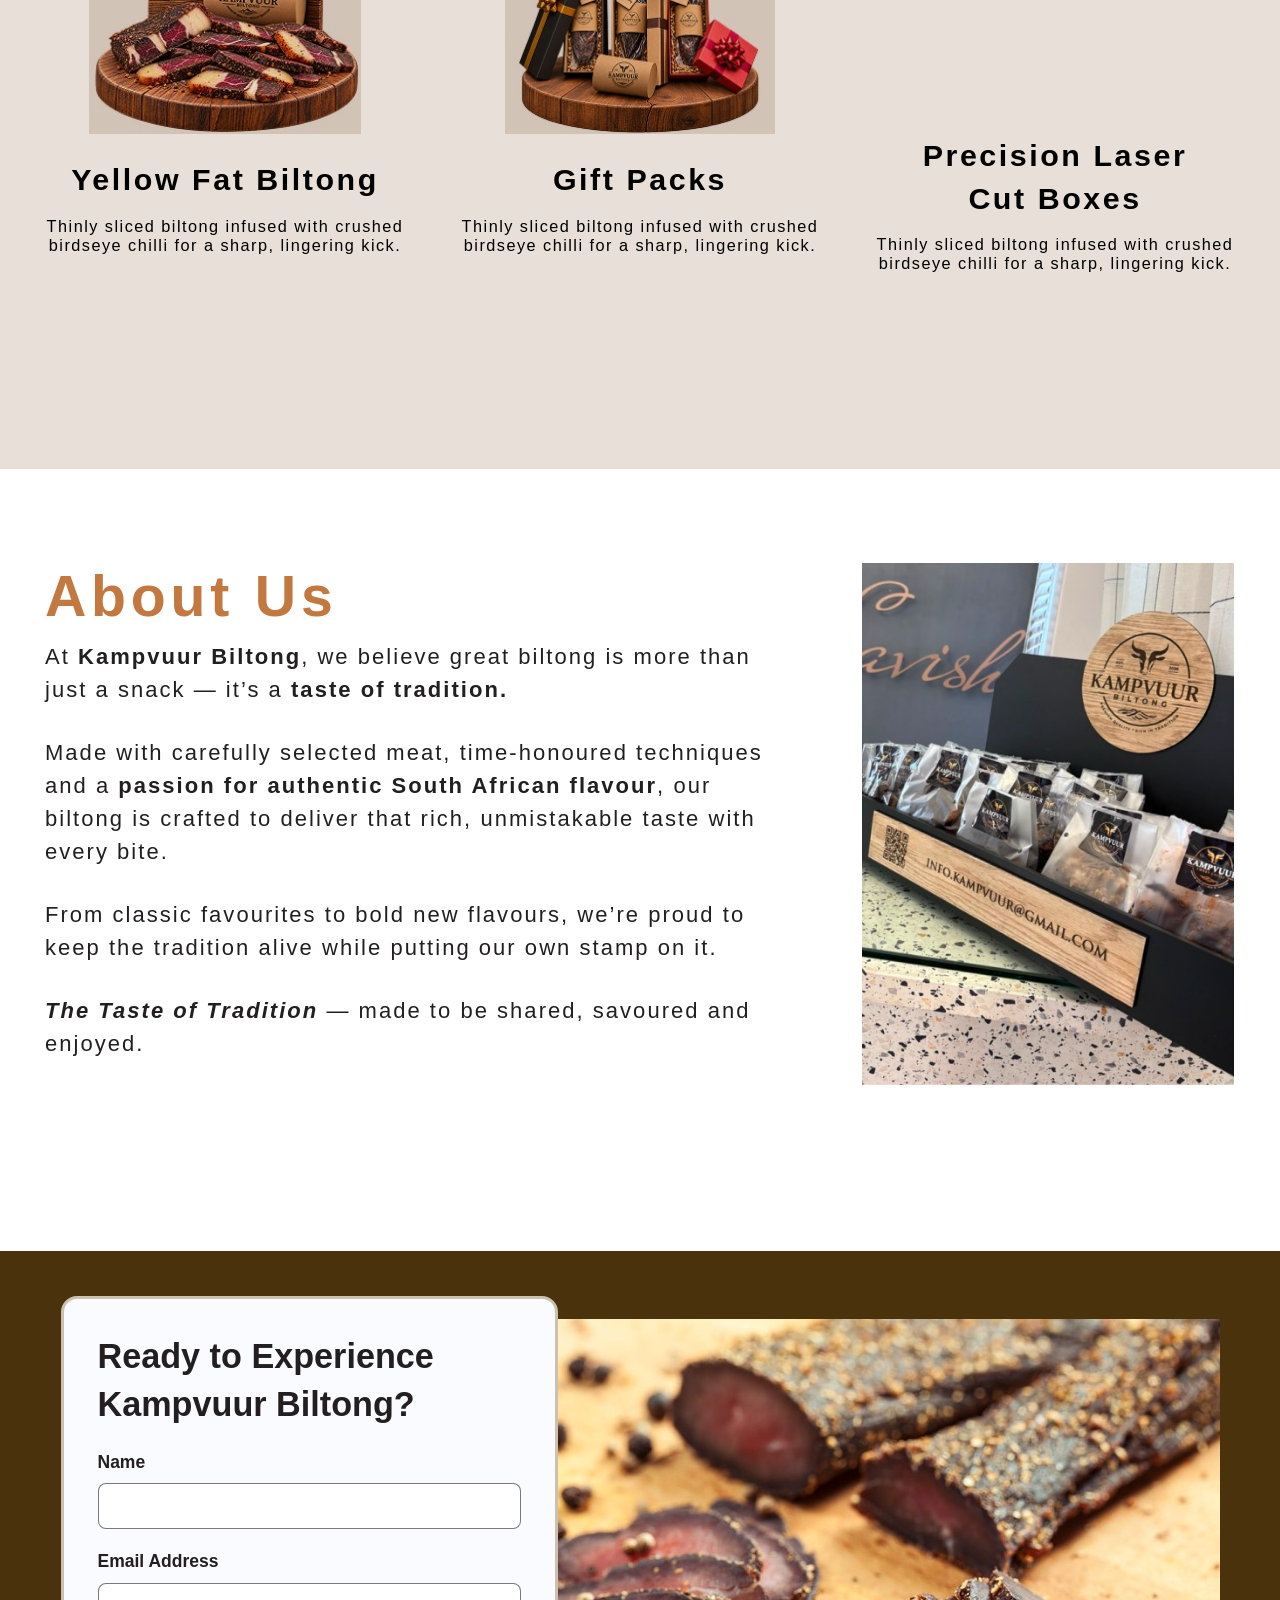
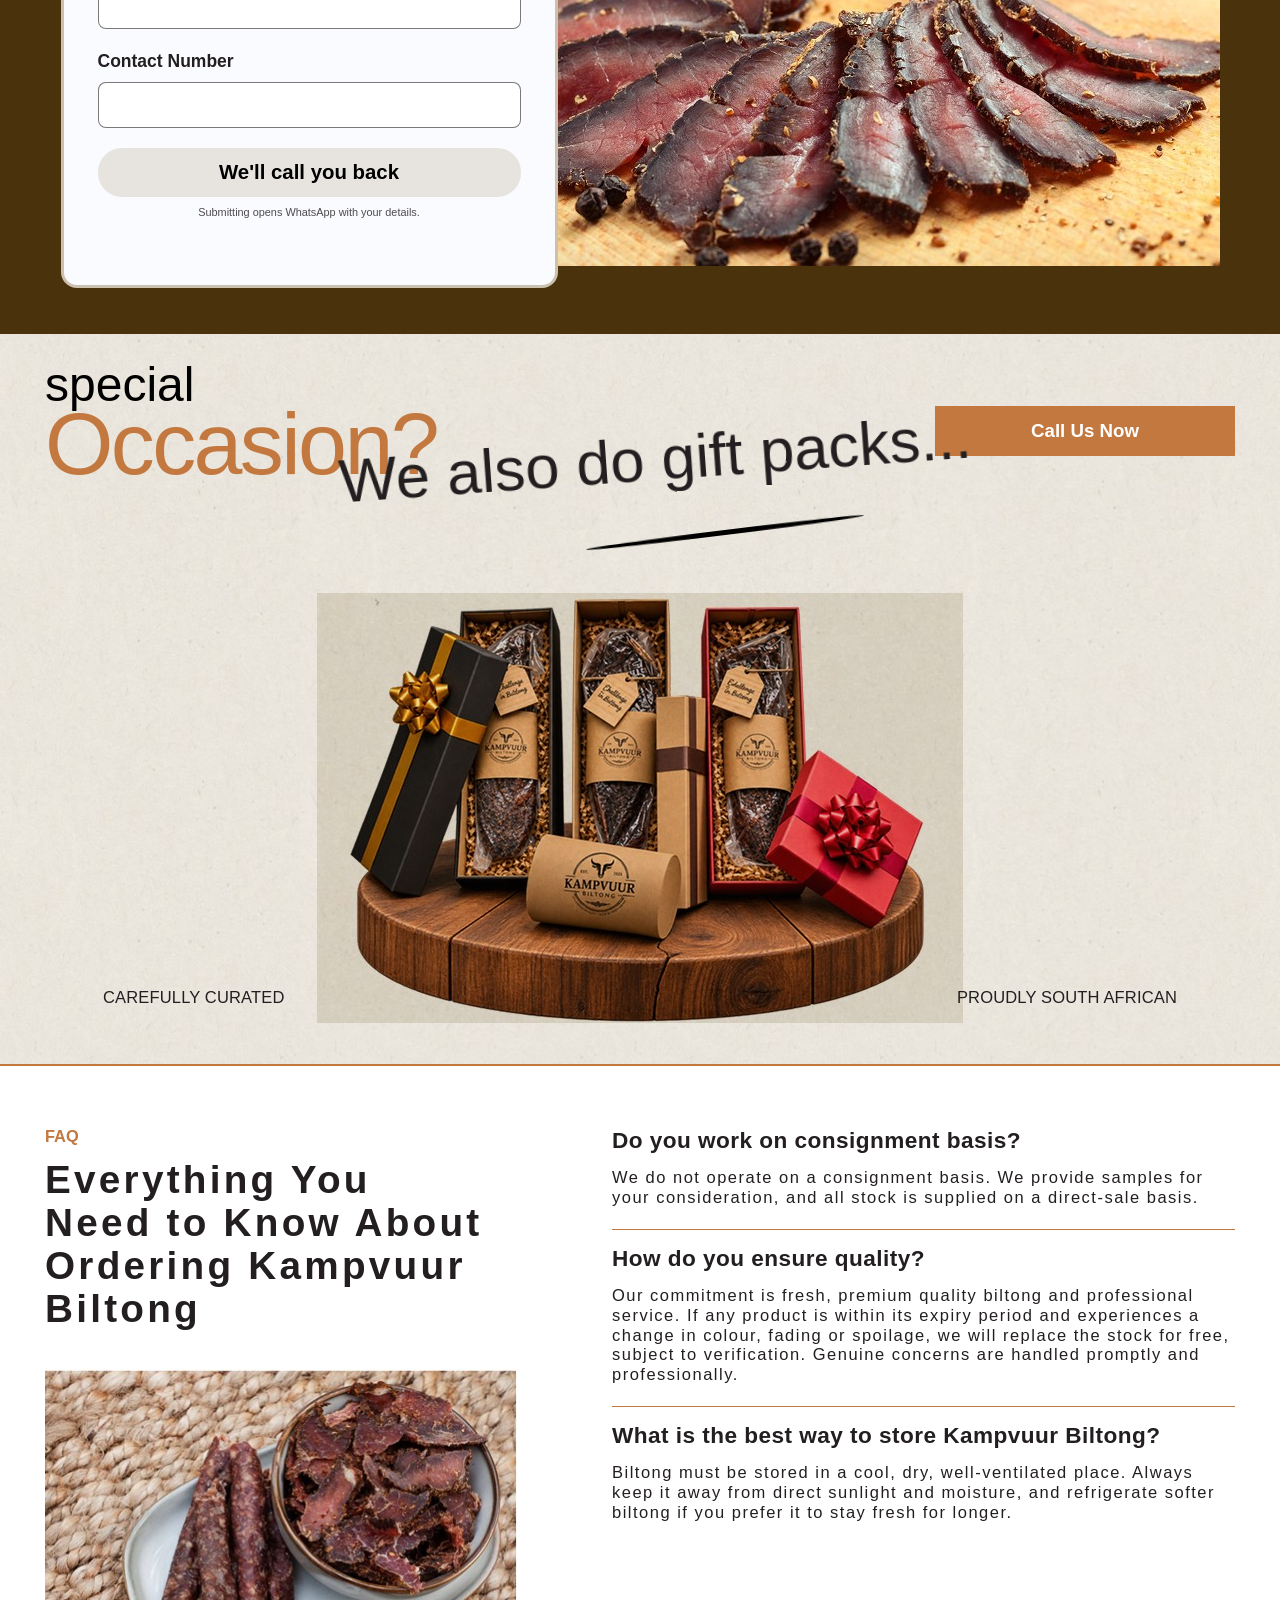
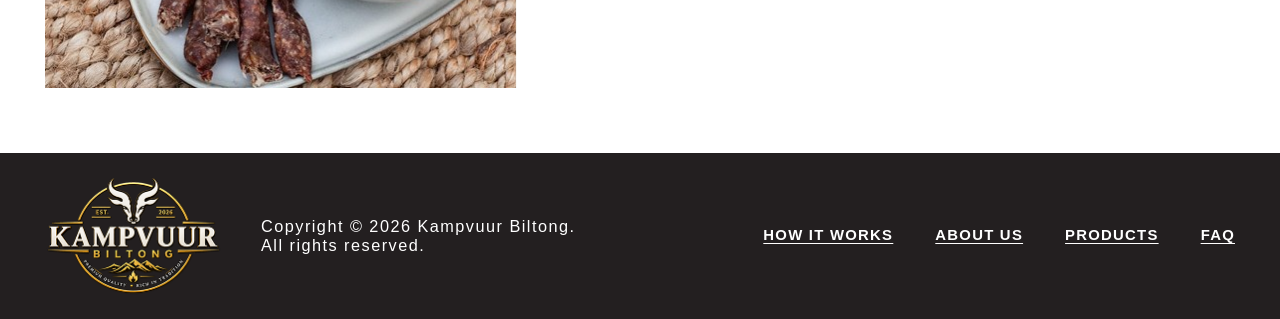
==== commit 788d8f1f: "Update index.html" ====
--- a/index.html
+++ b/index.html
@@ -15,6 +15,7 @@
   <link rel="icon" type="image/png" href="assets/logo.png">
   <link rel="preload" as="image" href="assets/hero-campfire.webp" type="image/webp" fetchpriority="high">
   <link rel="stylesheet" href="assets/styles.css">
+  <link rel="stylesheet" href="assets/responsive-fix.css">
   <script type="application/ld+json">{"@context":"https://schema.org","@type":"FoodEstablishment","name":"Kampvuur Biltong","url":"https://kampvuur-biltong.co.za/","telephone":"+27726275503","email":"Kampvuurquality@gmail.com","servesCuisine":"South African","image":"https://kampvuur-biltong.co.za/assets/hero-campfire.png"}</script>
 </head>
 <body>
@@ -33,20 +34,57 @@
   </div>
 </header>
 
-<main id="main">
-  <section class="hero" aria-labelledby="hero-title">
-    <div class="hero-media" aria-hidden="true"><img src="assets/hero-campfire.webp" alt="" width="1920" height="614" loading="eager" fetchpriority="high"></div>
-    <div class="hero-shade" aria-hidden="true"></div>
-    <div class="hero-content">
-      <h1 id="hero-title">Kampvuur Biltong</h1>
-      <p>Experience authentic South African biltong, cured<br class="desktop-only"> with traditional spices and air-dried to perfection.</p>
-      <a class="btn btn-dark" href="#products">Discover Our Biltong</a>
-    </div>
-    <div class="social-row" aria-label="Social links">
-      <a href="#" aria-label="Instagram">ig</a><a href="#" aria-label="Facebook">f</a><a href="#" aria-label="LinkedIn">in</a><a href="#" aria-label="TikTok">tt</a>
-      <span>@reallygreatsite</span>
-    </div>
-  </section>
+<section class="hero" aria-labelledby="hero-title">
+  <div class="hero-media" aria-hidden="true">
+    <!-- Immediate fallback / LCP image -->
+    <img
+      class="hero-poster"
+      src="assets/hero-campfire.webp"
+      alt=""
+      width="1920"
+      height="614"
+      loading="eager"
+      fetchpriority="high"
+    >
+
+    <!-- Kampvuur promotional video -->
+    <video
+      class="hero-video"
+      data-hero-video
+      autoplay
+      muted
+      loop
+      playsinline
+      preload="metadata"
+      poster="assets/hero-campfire.webp"
+      tabindex="-1"
+    >
+      <source
+        src="images/Kampvuur%20Biltong.mp4"
+        type="video/mp4"
+      >
+    </video>
+  </div>
+
+  <div class="hero-shade" aria-hidden="true"></div>
+
+  <div class="hero-content">
+    <h1 id="hero-title">Kampvuur Biltong</h1>
+
+    <p>
+      Experience authentic South African biltong, cured<br class="desktop-only">
+      with traditional spices and air-dried to perfection.
+    </p>
+
+    <a class="btn btn-dark" href="#products">
+      Discover Our Biltong
+    </a>
+  </div>
+
+  <div class="social-row" aria-label="Social links">
+    ...
+  </div>
+</section>
 
   <section class="buyers section-light">
     <div class="wrap two-col">
@@ -156,4 +194,4 @@
 
 <script src="assets/site.js" defer></script>
 </body>
-</html>+</html>
--- a/assets/responsive-fix.css
+++ b/assets/responsive-fix.css
@@ -0,0 +1,159 @@
+/*
+ * Kampvuur mobile containment
+ *
+ * Prevent decorative transforms, intrinsic grid sizing and long
+ * text from expanding the document viewport on narrow devices.
+ *
+ * Desktop/Figma geometry is intentionally untouched.
+ */
+
+@media (max-width: 680px) {
+
+  html,
+  body {
+    width: 100%;
+    max-width: 100%;
+  }
+
+  /*
+   * Clip decorative/positioned content at logical page sections.
+   * This stops transformed gift/hero elements from contributing
+   * to document-level horizontal scroll.
+   */
+  .site-header,
+  main,
+  main > section,
+  .site-footer {
+    width: 100%;
+    max-width: 100%;
+    overflow-x: clip;
+  }
+
+  /*
+   * CSS Grid and Flex items default to min-width:auto, which can
+   * make intrinsic content wider than its track. Explicitly allow
+   * these containers and their children to shrink.
+   */
+  .header-inner,
+  .site-header nav,
+  .two-col,
+  .about-grid,
+  .step-grid,
+  .product-grid,
+  .callback-grid,
+  .faq-grid,
+  .footer-inner,
+  .footer-inner nav {
+    min-width: 0;
+    max-width: 100%;
+  }
+
+  .header-inner > *,
+  .site-header nav > *,
+  .two-col > *,
+  .about-grid > *,
+  .step-grid > *,
+  .product-grid > *,
+  .callback-grid > *,
+  .faq-grid > *,
+  .footer-inner > *,
+  .footer-inner nav > * {
+    min-width: 0;
+    max-width: 100%;
+  }
+
+  /*
+   * Content blocks may shrink rather than force a wider document.
+   */
+  .hero-content,
+  .copy-block,
+  .callback-card,
+  .faq-intro,
+  .faq-list,
+  .product-grid article,
+  .step-grid article {
+    min-width: 0;
+    max-width: 100%;
+  }
+
+  /*
+   * Long labels/headings should wrap instead of enlarging their
+   * containing grid track.
+   */
+  .copy-block h2,
+  .copy-block p,
+  .strong-caps,
+  .products h2,
+  .product-grid h3,
+  .product-grid p,
+  .callback-card h2,
+  .faq-intro h2,
+  .faq-list h3,
+  .faq-list p,
+  .footer-inner p,
+  .footer-inner nav a {
+    overflow-wrap: anywhere;
+    word-break: normal;
+  }
+
+  /*
+   * Header: make the centre grid column explicitly shrinkable.
+   */
+  .header-inner {
+    grid-template-columns: 88px minmax(0, 1fr) 34px;
+  }
+
+  .site-header nav {
+    grid-template-columns:
+      repeat(2, minmax(0, 1fr));
+  }
+
+  /*
+   * Mobile content grids must never retain intrinsic desktop
+   * widths.
+   */
+  .two-col,
+  .about-grid,
+  .step-grid,
+  .product-grid,
+  .callback-grid,
+  .faq-grid {
+    width: 100%;
+    grid-template-columns:
+      minmax(0, 1fr);
+  }
+
+  /*
+   * Keep callback controls completely inside the card.
+   */
+  .callback-card input,
+  .callback-card button {
+    min-width: 0;
+    max-width: 100%;
+  }
+
+  /*
+   * Gift area deliberately contains transformed/absolute artwork.
+   */
+  .gift,
+  .gift-inner {
+    overflow-x: clip;
+  }
+
+  .gift h2,
+  .gift img,
+  .scribble,
+  .gift-title,
+  .call-now {
+    max-width: 100%;
+  }
+
+  /*
+   * Footer links wrap within the mobile viewport.
+   */
+  .footer-inner nav {
+    width: 100%;
+    flex-wrap: wrap;
+    justify-content: center;
+  }
+}
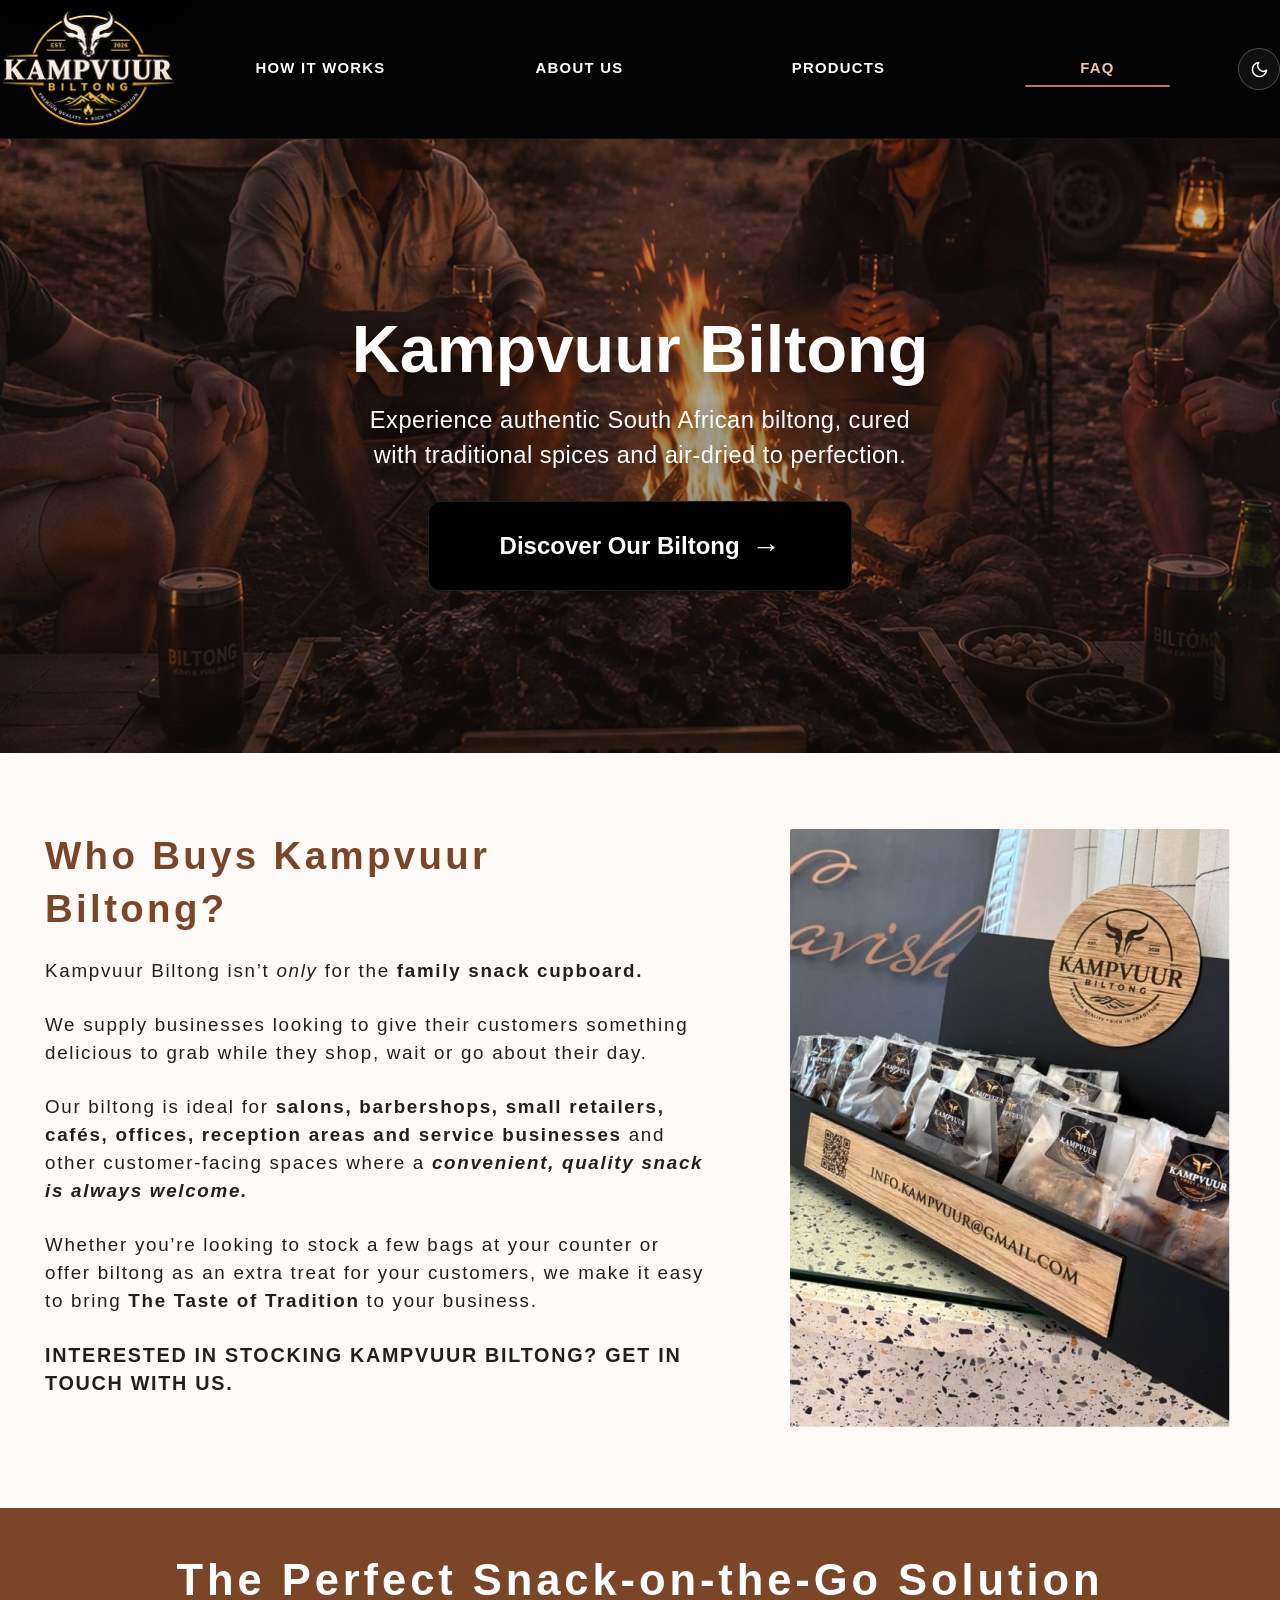
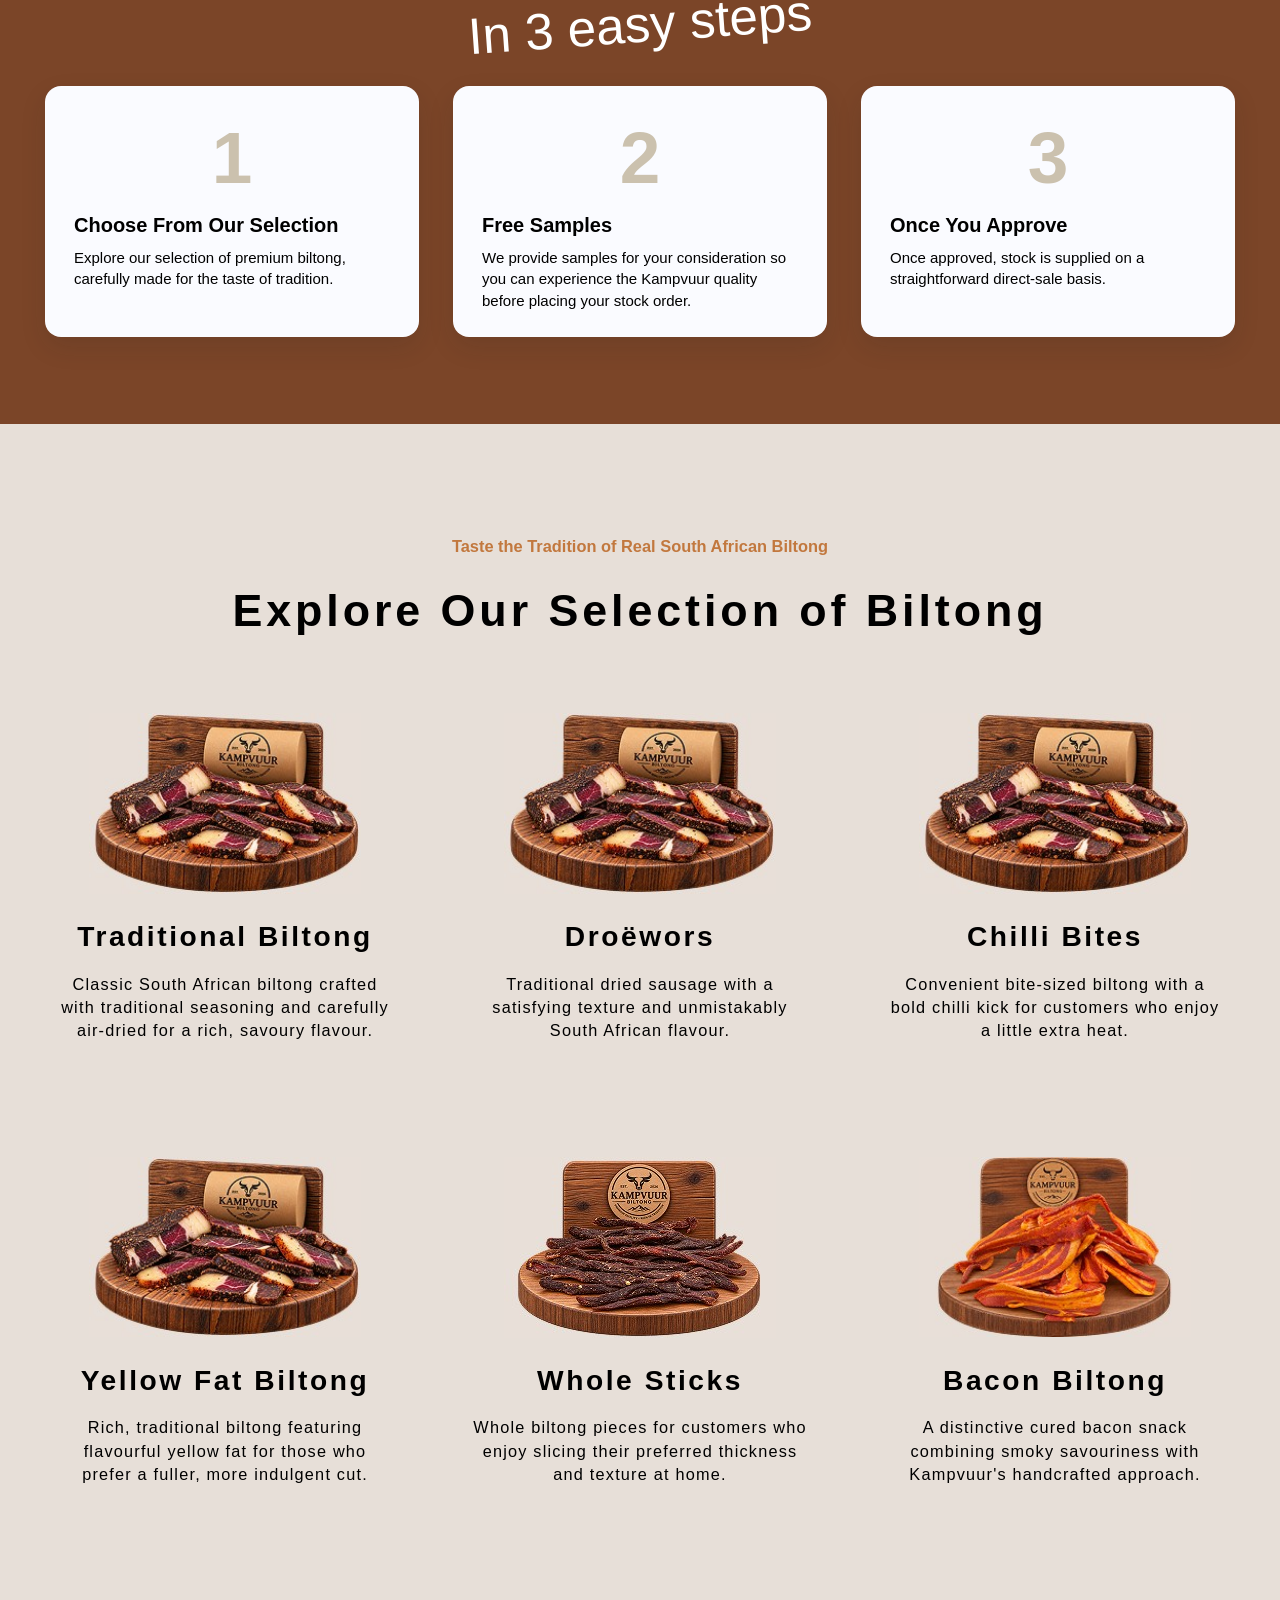
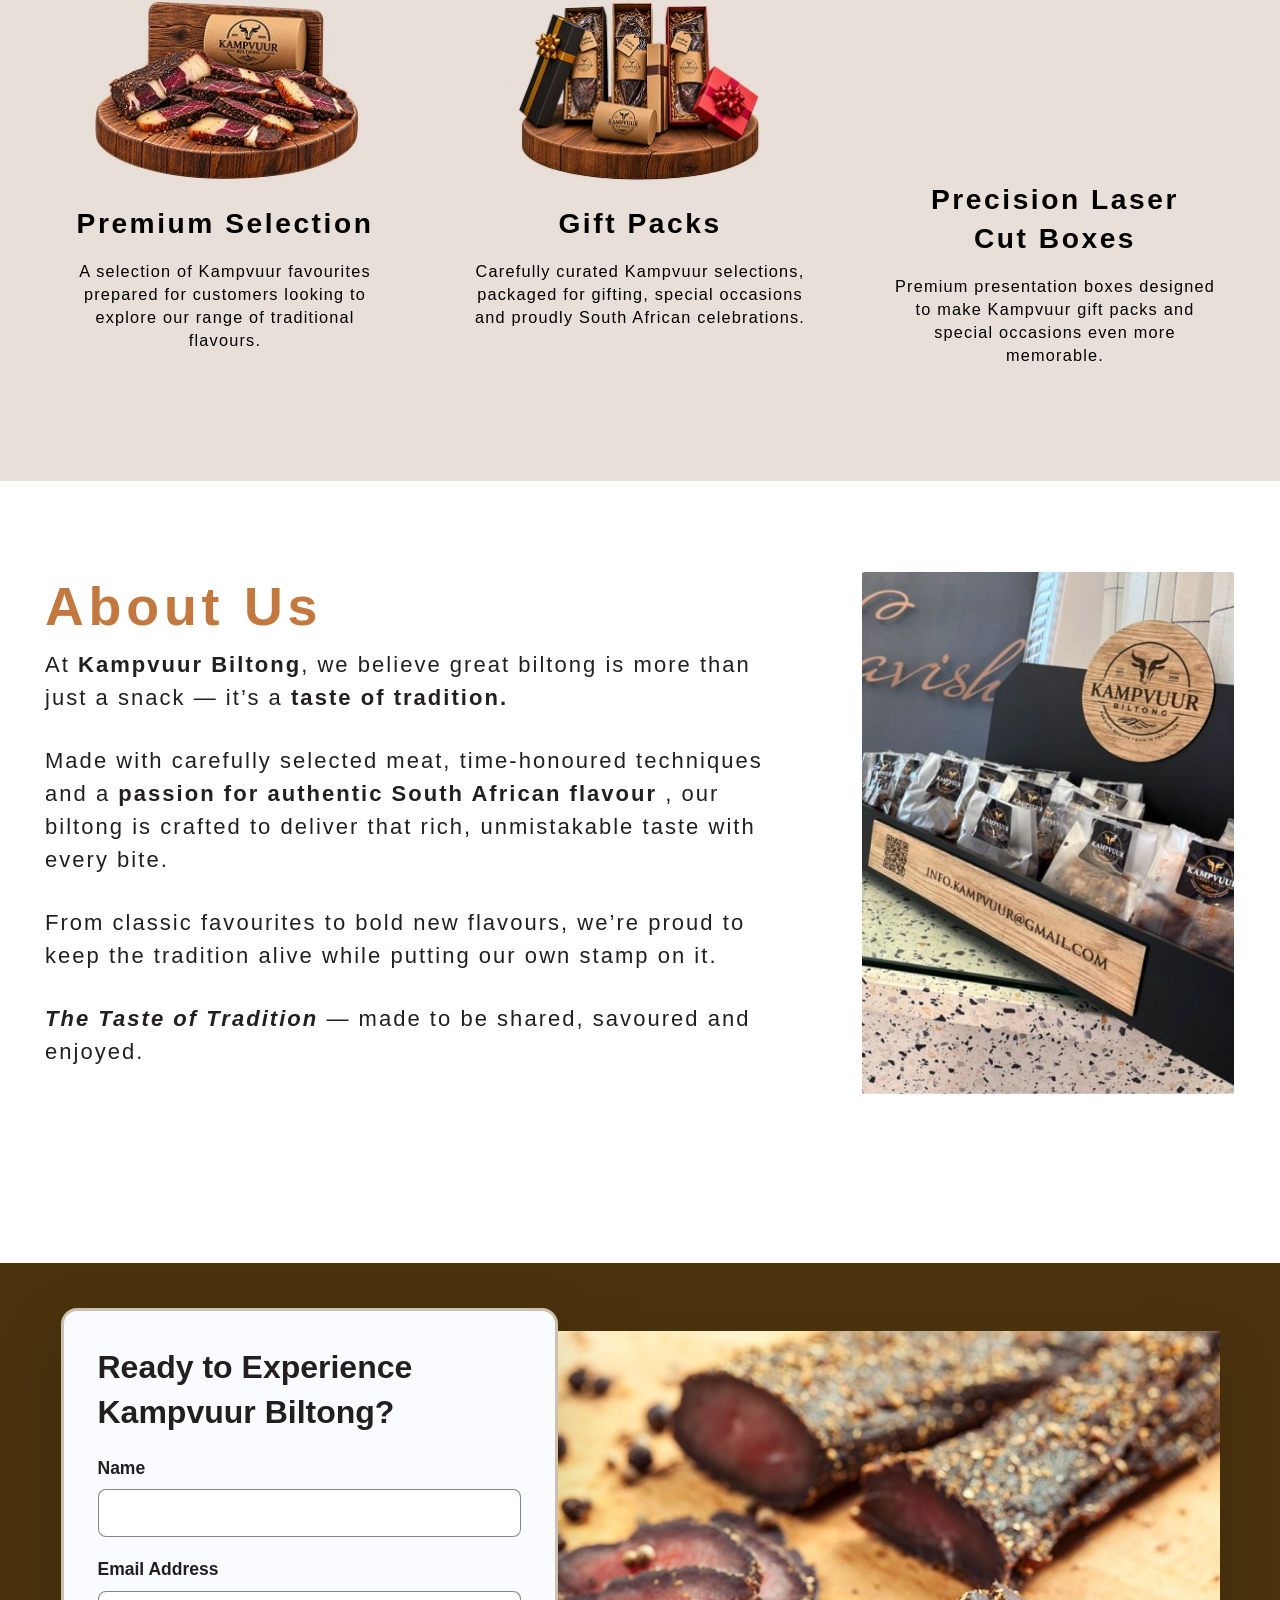
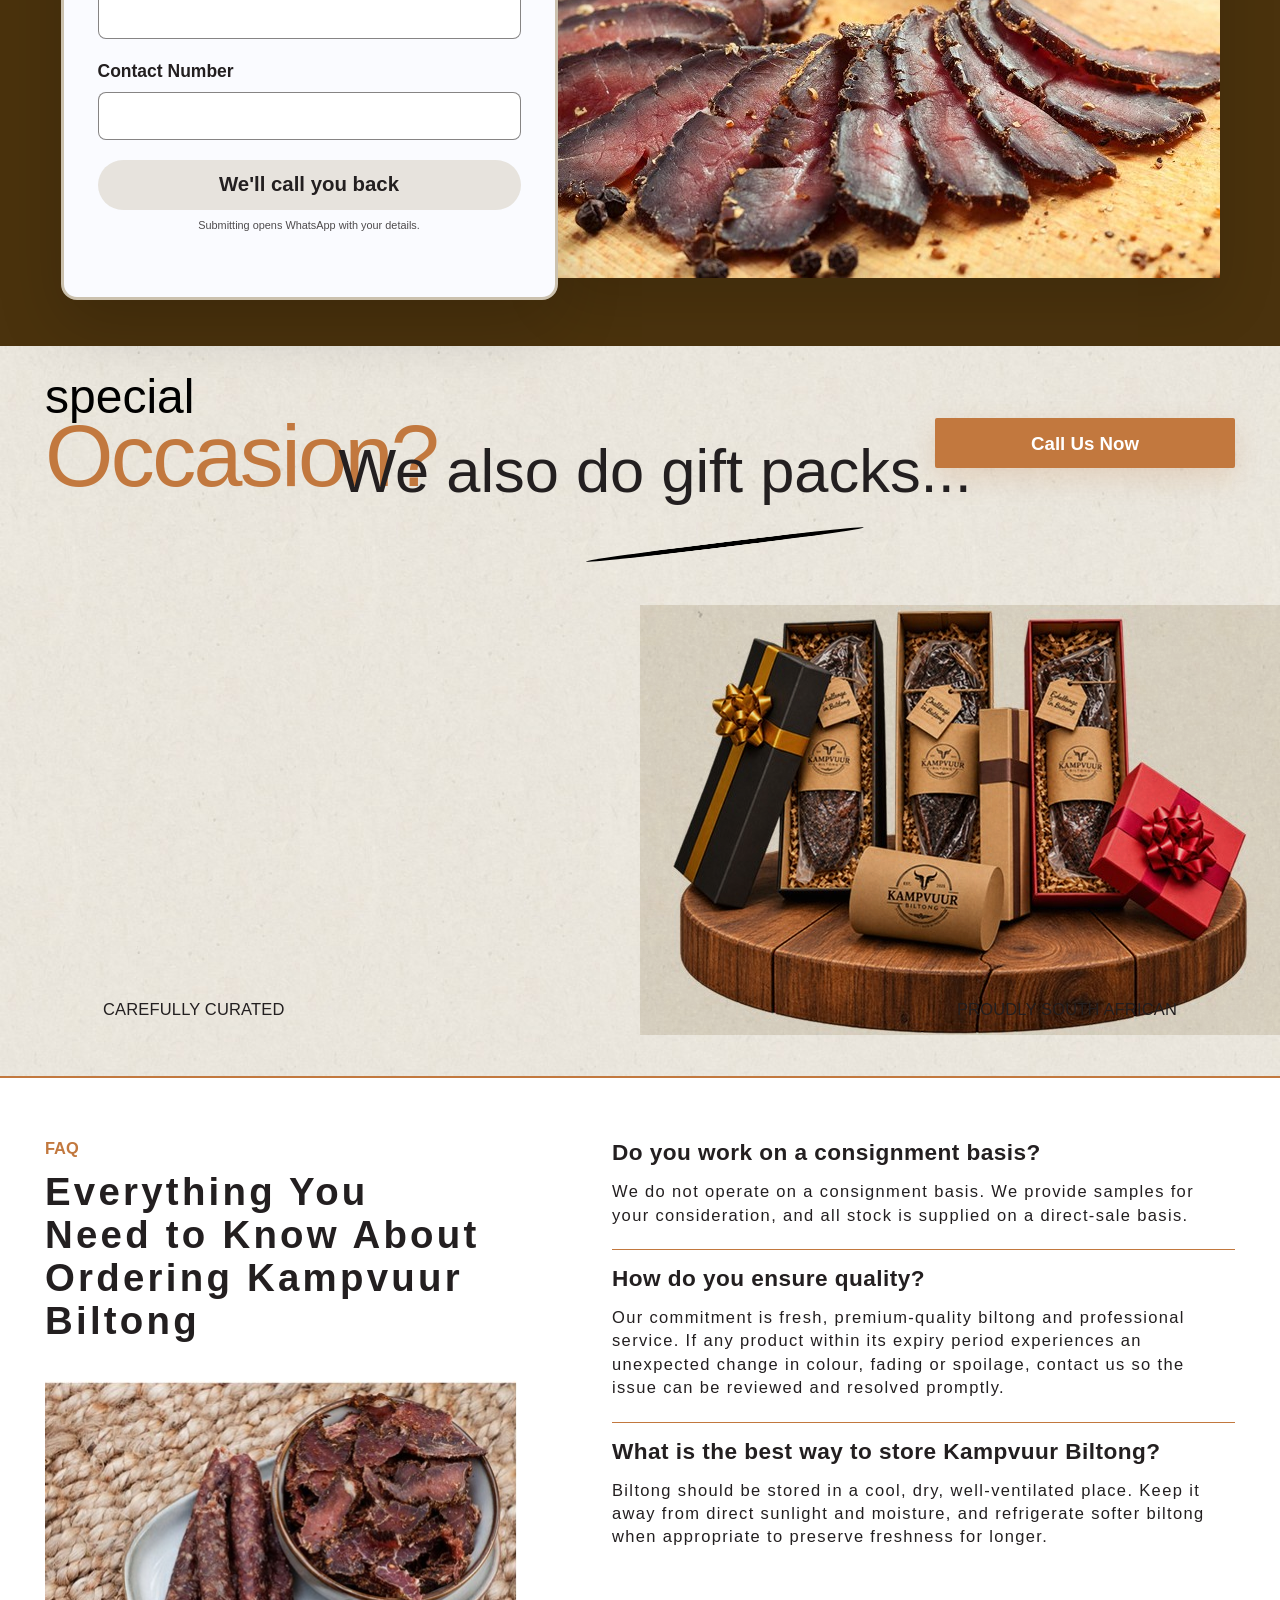
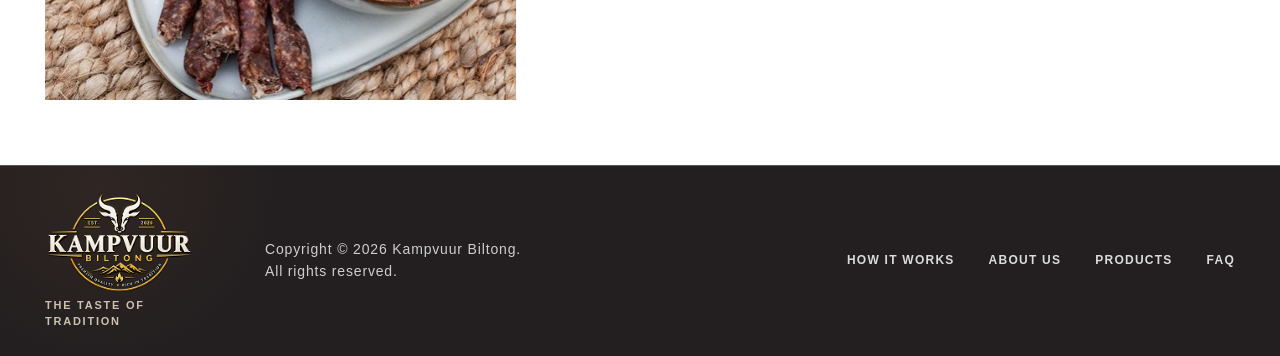
==== commit aa1b1aa3: "Update index.html" ====
--- a/index.html
+++ b/index.html
@@ -1,197 +1,1152 @@
 <!doctype html>
-<html lang="en" data-theme="light">
+<html lang="en-ZA" data-theme="light">
 <head>
+  <!-- =========================================================
+       Core document metadata
+       ========================================================= -->
   <meta charset="utf-8">
-  <meta name="viewport" content="width=device-width,initial-scale=1">
+
+  <meta
+    name="viewport"
+    content="width=device-width, initial-scale=1, viewport-fit=cover"
+  >
+
   <title>Kampvuur Biltong | The Taste of Tradition</title>
-  <meta name="description" content="Authentic South African biltong, droëwors, chilli bites, whole sticks, bacon biltong and curated gift packs from Kampvuur Biltong.">
-  <meta name="robots" content="index,follow,max-image-preview:large">
-  <meta name="theme-color" content="#231f20">
-  <link rel="canonical" href="https://kampvuur-biltong.co.za/">
-  <meta property="og:type" content="website">
-  <meta property="og:title" content="Kampvuur Biltong | The Taste of Tradition">
-  <meta property="og:description" content="Authentic South African biltong, cured with traditional spices and air-dried to perfection.">
-  <meta property="og:image" content="https://kampvuur-biltong.co.za/assets/hero-campfire.png">
-  <link rel="icon" type="image/png" href="assets/logo.png">
-  <link rel="preload" as="image" href="assets/hero-campfire.webp" type="image/webp" fetchpriority="high">
-  <link rel="stylesheet" href="assets/styles.css">
-  <link rel="stylesheet" href="assets/responsive-fix.css">
-  <script type="application/ld+json">{"@context":"https://schema.org","@type":"FoodEstablishment","name":"Kampvuur Biltong","url":"https://kampvuur-biltong.co.za/","telephone":"+27726275503","email":"Kampvuurquality@gmail.com","servesCuisine":"South African","image":"https://kampvuur-biltong.co.za/assets/hero-campfire.png"}</script>
+
+  <meta
+    name="description"
+    content="Authentic South African biltong, droëwors, chilli bites, whole sticks, bacon biltong and curated gift packs from Kampvuur Biltong."
+  >
+
+  <meta
+    name="robots"
+    content="index,follow,max-image-preview:large,max-snippet:-1,max-video-preview:-1"
+  >
+
+  <meta
+    name="theme-color"
+    content="#231f20"
+  >
+
+  <meta
+    name="application-name"
+    content="Kampvuur Biltong"
+  >
+
+  <meta
+    name="format-detection"
+    content="telephone=no"
+  >
+
+  <link
+    rel="canonical"
+    href="https://kampvuur-biltong.co.za/"
+  >
+
+
+  <!-- =========================================================
+       Browser / favicon branding
+       ========================================================= -->
+
+  <link
+    rel="icon"
+    type="image/png"
+    href="images/figma/1bdd38e5bc3a72b05d4523ff23ff56c8.png.png"
+  >
+
+  <link
+    rel="apple-touch-icon"
+    href="images/figma/1bdd38e5bc3a72b05d4523ff23ff56c8.png.png"
+  >
+
+  <link
+    rel="manifest"
+    href="site.webmanifest"
+  >
+
+
+  <!-- =========================================================
+       Open Graph / social sharing
+       ========================================================= -->
+
+  <meta
+    property="og:type"
+    content="website"
+  >
+
+  <meta
+    property="og:site_name"
+    content="Kampvuur Biltong"
+  >
+
+  <meta
+    property="og:title"
+    content="Kampvuur Biltong | The Taste of Tradition"
+  >
+
+  <meta
+    property="og:description"
+    content="Authentic South African biltong, cured with traditional spices and air-dried to perfection."
+  >
+
+  <meta
+    property="og:url"
+    content="https://kampvuur-biltong.co.za/"
+  >
+
+  <meta
+    property="og:image"
+    content="https://kampvuur-biltong.co.za/assets/hero-campfire.png"
+  >
+
+  <meta
+    property="og:image:alt"
+    content="Kampvuur Biltong — authentic South African biltong"
+  >
+
+  <meta
+    property="og:locale"
+    content="en_ZA"
+  >
+
+
+  <!-- =========================================================
+       X / Twitter preview
+       ========================================================= -->
+
+  <meta
+    name="twitter:card"
+    content="summary_large_image"
+  >
+
+  <meta
+    name="twitter:title"
+    content="Kampvuur Biltong | The Taste of Tradition"
+  >
+
+  <meta
+    name="twitter:description"
+    content="Authentic South African biltong, cured with traditional spices and air-dried to perfection."
+  >
+
+  <meta
+    name="twitter:image"
+    content="https://kampvuur-biltong.co.za/assets/hero-campfire.png"
+  >
+
+
+  <!-- =========================================================
+       Performance
+       Hero poster remains the LCP candidate.
+       MP4 deliberately uses preload=metadata in the document.
+       ========================================================= -->
+
+  <link
+    rel="preload"
+    as="image"
+    href="assets/hero-campfire.webp"
+    type="image/webp"
+    fetchpriority="high"
+  >
+
+
+  <!-- =========================================================
+       Styles
+       responsive-fix.css has been merged into styles.css
+       ========================================================= -->
+
+  <link
+    rel="stylesheet"
+    href="assets/styles.css"
+  >
+
+
+  <!-- =========================================================
+       Structured data
+       ========================================================= -->
+
+  <script type="application/ld+json">
+  {
+    "@context": "https://schema.org",
+    "@type": "FoodEstablishment",
+    "name": "Kampvuur Biltong",
+    "url": "https://kampvuur-biltong.co.za/",
+    "telephone": "+27726275503",
+    "email": "Kampvuurquality@gmail.com",
+    "servesCuisine": "South African",
+    "image": "https://kampvuur-biltong.co.za/assets/hero-campfire.png",
+    "description": "Authentic South African biltong, droëwors, chilli bites, whole sticks, bacon biltong and curated gift packs."
+  }
+  </script>
 </head>
+
+
 <body>
-<a class="skip-link" href="#main">Skip to content</a>
-
-<header class="site-header" id="top">
-  <div class="wrap header-inner">
-    <a class="brand" href="#top" aria-label="Kampvuur Biltong home"><img src="assets/logo.png" alt="Kampvuur Biltong"></a>
-    <nav aria-label="Primary navigation">
-      <a href="#how-it-works">How it works</a>
-      <a href="#about">About us</a>
-      <a href="#products">Products</a>
-      <a href="#faq">FAQ</a>
-    </nav>
-    <button class="theme-toggle" type="button" data-theme-toggle aria-label="Switch colour theme">◐</button>
-  </div>
-</header>
-
-<section class="hero" aria-labelledby="hero-title">
-  <div class="hero-media" aria-hidden="true">
-    <!-- Immediate fallback / LCP image -->
-    <img
-      class="hero-poster"
-      src="assets/hero-campfire.webp"
-      alt=""
-      width="1920"
-      height="614"
-      loading="eager"
-      fetchpriority="high"
+
+  <!-- =========================================================
+       Accessibility skip navigation
+       ========================================================= -->
+
+  <a
+    class="skip-link"
+    href="#main"
+  >
+    Skip to content
+  </a>
+
+
+  <!-- =========================================================
+       Global header
+       Mobile navigation is progressively enhanced by site.js.
+       ========================================================= -->
+
+  <header
+    class="site-header"
+    id="top"
+  >
+    <div class="wrap header-inner">
+
+      <a
+        class="brand"
+        href="#top"
+        aria-label="Kampvuur Biltong home"
+      >
+        <img
+          src="assets/logo.png"
+          alt="Kampvuur Biltong"
+          width="178"
+          height="119"
+          decoding="async"
+        >
+      </a>
+
+
+      <nav aria-label="Primary navigation">
+
+        <a href="#how-it-works">
+          How it works
+        </a>
+
+        <a href="#about">
+          About us
+        </a>
+
+        <a href="#products">
+          Products
+        </a>
+
+        <a href="#faq">
+          FAQ
+        </a>
+
+      </nav>
+
+
+      <button
+        class="theme-toggle"
+        type="button"
+        data-theme-toggle
+        aria-label="Switch colour theme"
+        title="Switch colour theme"
+      >
+        <span aria-hidden="true">◐</span>
+      </button>
+
+    </div>
+  </header>
+
+
+  <!-- =========================================================
+       Main
+       ========================================================= -->
+
+  <main id="main">
+
+
+    <!-- =======================================================
+         HERO
+         ======================================================= -->
+
+    <section
+      class="hero"
+      aria-labelledby="hero-title"
     >
 
-    <!-- Kampvuur promotional video -->
-    <video
-      class="hero-video"
-      data-hero-video
-      autoplay
-      muted
-      loop
-      playsinline
-      preload="metadata"
-      poster="assets/hero-campfire.webp"
-      tabindex="-1"
+      <div
+        class="hero-media"
+        aria-hidden="true"
+      >
+
+        <!--
+          Immediate lightweight fallback and LCP image.
+
+          This is shown before the MP4 is playable and remains
+          available for reduced-motion visitors and browsers that
+          block autoplay.
+        -->
+
+        <img
+          class="hero-poster"
+          src="assets/hero-campfire.webp"
+          alt=""
+          width="1920"
+          height="614"
+          loading="eager"
+          decoding="async"
+          fetchpriority="high"
+        >
+
+
+        <!--
+          Background promotional video.
+
+          muted + autoplay + playsinline are required for reliable
+          modern mobile autoplay behaviour.
+        -->
+
+        <video
+          class="hero-video"
+          data-hero-video
+          autoplay
+          muted
+          loop
+          playsinline
+          preload="metadata"
+          poster="assets/hero-campfire.webp"
+          tabindex="-1"
+          aria-hidden="true"
+        >
+          <source
+            src="images/Kampvuur%20Biltong.mp4"
+            type="video/mp4"
+          >
+        </video>
+
+      </div>
+
+
+      <div
+        class="hero-shade"
+        aria-hidden="true"
+      ></div>
+
+
+      <div class="hero-content">
+
+        <h1 id="hero-title">
+          Kampvuur Biltong
+        </h1>
+
+        <p>
+          Experience authentic South African biltong,
+          cured
+          <br class="desktop-only">
+          with traditional spices and air-dried to
+          perfection.
+        </p>
+
+        <a
+          class="btn btn-dark"
+          href="#products"
+        >
+          Discover Our Biltong
+        </a>
+
+      </div>
+
+    </section>
+
+
+    <!-- =======================================================
+         WHO BUYS KAMPVUUR
+         ======================================================= -->
+
+    <section
+      class="buyers section-light"
+      aria-labelledby="buyers-title"
     >
-      <source
-        src="images/Kampvuur%20Biltong.mp4"
-        type="video/mp4"
+
+      <div class="wrap two-col">
+
+        <div class="copy-block">
+
+          <h2 id="buyers-title">
+            Who Buys Kampvuur<br>
+            Biltong?
+          </h2>
+
+          <p>
+            Kampvuur Biltong isn’t
+            <em>only</em> for the
+            <strong>family snack cupboard.</strong>
+          </p>
+
+          <p>
+            We supply businesses looking to give their
+            customers something delicious to grab while
+            they shop, wait or go about their day.
+          </p>
+
+          <p>
+            Our biltong is ideal for
+            <strong>
+              salons, barbershops, small retailers,
+              cafés, offices, reception areas and
+              service businesses
+            </strong>
+            and other customer-facing spaces where a
+            <strong>
+              <em>
+                convenient, quality snack is always
+                welcome.
+              </em>
+            </strong>
+          </p>
+
+          <p>
+            Whether you’re looking to stock a few bags at
+            your counter or offer biltong as an extra
+            treat for your customers, we make it easy to
+            bring
+            <strong>The Taste of Tradition</strong>
+            to your business.
+          </p>
+
+          <p class="strong-caps">
+            Interested in stocking Kampvuur Biltong?
+            Get in touch with us.
+          </p>
+
+        </div>
+
+
+        <figure class="portrait">
+
+          <img
+            src="assets/buyer-about.jpg"
+            loading="lazy"
+            decoding="async"
+            alt="Kampvuur Biltong retail display"
+            width="440"
+            height="598"
+          >
+
+        </figure>
+
+      </div>
+    </section>
+
+
+    <!-- =======================================================
+         HOW IT WORKS
+         ======================================================= -->
+
+    <section
+      class="steps"
+      id="how-it-works"
+      aria-labelledby="steps-title"
+    >
+
+      <div class="wrap">
+
+        <h2 id="steps-title">
+          The Perfect Snack-on-the-Go Solution
+        </h2>
+
+        <p class="handline">
+          In 3 easy steps
+        </p>
+
+
+        <div class="step-grid">
+
+          <article>
+
+            <b aria-hidden="true">
+              1
+            </b>
+
+            <h3>
+              Choose From Our Selection
+            </h3>
+
+            <p>
+              Explore our selection of premium biltong,
+              carefully made for the taste of tradition.
+            </p>
+
+          </article>
+
+
+          <article>
+
+            <b aria-hidden="true">
+              2
+            </b>
+
+            <h3>
+              Free Samples
+            </h3>
+
+            <p>
+              We provide samples for your consideration
+              so you can experience the Kampvuur quality
+              before placing your stock order.
+            </p>
+
+          </article>
+
+
+          <article>
+
+            <b aria-hidden="true">
+              3
+            </b>
+
+            <h3>
+              Once You Approve
+            </h3>
+
+            <p>
+              Once approved, stock is supplied on a
+              straightforward direct-sale basis.
+            </p>
+
+          </article>
+
+        </div>
+
+      </div>
+    </section>
+
+
+    <!-- =======================================================
+         PRODUCTS
+         ======================================================= -->
+
+    <section
+      class="products"
+      id="products"
+      aria-labelledby="products-title"
+    >
+
+      <div class="wrap">
+
+        <p class="kicker">
+          Taste the Tradition of Real South African Biltong
+        </p>
+
+        <h2 id="products-title">
+          Explore Our Selection of Biltong
+        </h2>
+
+
+        <div class="product-grid">
+
+          <article>
+
+            <img
+              src="assets/product-traditional.jpg"
+              loading="lazy"
+              decoding="async"
+              alt="Traditional Kampvuur biltong"
+              width="272"
+              height="181"
+            >
+
+            <h3>
+              Traditional Biltong
+            </h3>
+
+            <p>
+              Classic South African biltong crafted with
+              traditional seasoning and carefully air-dried
+              for a rich, savoury flavour.
+            </p>
+
+          </article>
+
+
+          <article>
+
+            <img
+              src="assets/product-traditional.jpg"
+              loading="lazy"
+              decoding="async"
+              alt="Kampvuur droëwors"
+              width="272"
+              height="181"
+            >
+
+            <h3>
+              Droëwors
+            </h3>
+
+            <p>
+              Traditional dried sausage with a satisfying
+              texture and unmistakably South African
+              flavour.
+            </p>
+
+          </article>
+
+
+          <article>
+
+            <img
+              src="assets/product-traditional.jpg"
+              loading="lazy"
+              decoding="async"
+              alt="Kampvuur chilli bites"
+              width="272"
+              height="181"
+            >
+
+            <h3>
+              Chilli Bites
+            </h3>
+
+            <p>
+              Convenient bite-sized biltong with a bold
+              chilli kick for customers who enjoy a little
+              extra heat.
+            </p>
+
+          </article>
+
+
+          <article>
+
+            <img
+              src="assets/product-traditional.jpg"
+              loading="lazy"
+              decoding="async"
+              alt="Kampvuur yellow fat biltong"
+              width="272"
+              height="181"
+            >
+
+            <h3>
+              Yellow Fat Biltong
+            </h3>
+
+            <p>
+              Rich, traditional biltong featuring flavourful
+              yellow fat for those who prefer a fuller,
+              more indulgent cut.
+            </p>
+
+          </article>
+
+
+          <article>
+
+            <img
+              src="assets/product-wholesticks.jpg"
+              loading="lazy"
+              decoding="async"
+              alt="Whole Kampvuur biltong sticks"
+              width="272"
+              height="181"
+            >
+
+            <h3>
+              Whole Sticks
+            </h3>
+
+            <p>
+              Whole biltong pieces for customers who enjoy
+              slicing their preferred thickness and texture
+              at home.
+            </p>
+
+          </article>
+
+
+          <article>
+
+            <img
+              src="assets/product-bacon.jpg"
+              loading="lazy"
+              decoding="async"
+              alt="Kampvuur bacon biltong"
+              width="272"
+              height="181"
+            >
+
+            <h3>
+              Bacon Biltong
+            </h3>
+
+            <p>
+              A distinctive cured bacon snack combining
+              smoky savouriness with Kampvuur's handcrafted
+              approach.
+            </p>
+
+          </article>
+
+
+          <article>
+
+            <img
+              src="assets/product-traditional.jpg"
+              loading="lazy"
+              decoding="async"
+              alt="Kampvuur premium biltong selection"
+              width="272"
+              height="181"
+            >
+
+            <h3>
+              Premium Selection
+            </h3>
+
+            <p>
+              A selection of Kampvuur favourites prepared
+              for customers looking to explore our range of
+              traditional flavours.
+            </p>
+
+          </article>
+
+
+          <article>
+
+            <img
+              src="assets/product-gift.jpg"
+              loading="lazy"
+              decoding="async"
+              alt="Kampvuur Biltong gift packs"
+              width="272"
+              height="181"
+            >
+
+            <h3>
+              Gift Packs
+            </h3>
+
+            <p>
+              Carefully curated Kampvuur selections,
+              packaged for gifting, special occasions and
+              proudly South African celebrations.
+            </p>
+
+          </article>
+
+
+          <article class="laser">
+
+            <div
+              class="laser-space"
+              aria-hidden="true"
+            ></div>
+
+            <h3>
+              Precision Laser<br>
+              Cut Boxes
+            </h3>
+
+            <p>
+              Premium presentation boxes designed to make
+              Kampvuur gift packs and special occasions even
+              more memorable.
+            </p>
+
+          </article>
+
+        </div>
+
+      </div>
+    </section>
+
+
+    <!-- =======================================================
+         ABOUT
+         ======================================================= -->
+
+    <section
+      class="about section-white"
+      id="about"
+      aria-labelledby="about-title"
+    >
+
+      <div class="wrap two-col about-grid">
+
+        <div class="copy-block">
+
+          <h2 id="about-title">
+            About Us
+          </h2>
+
+          <p>
+            At
+            <strong>Kampvuur Biltong</strong>,
+            we believe great biltong is more than just a
+            snack — it’s a
+            <strong>taste of tradition.</strong>
+          </p>
+
+          <p>
+            Made with carefully selected meat,
+            time-honoured techniques and a
+            <strong>
+              passion for authentic South African flavour
+            </strong>,
+            our biltong is crafted to deliver that rich,
+            unmistakable taste with every bite.
+          </p>
+
+          <p>
+            From classic favourites to bold new flavours,
+            we’re proud to keep the tradition alive while
+            putting our own stamp on it.
+          </p>
+
+          <p>
+            <strong>
+              <em>The Taste of Tradition</em>
+            </strong>
+            — made to be shared, savoured and enjoyed.
+          </p>
+
+        </div>
+
+
+        <figure class="portrait portrait-about">
+
+          <img
+            src="assets/buyer-about.jpg"
+            loading="lazy"
+            decoding="async"
+            alt="Kampvuur Biltong product display"
+            width="372"
+            height="522"
+          >
+
+        </figure>
+
+      </div>
+    </section>
+
+
+    <!-- =======================================================
+         CALLBACK / CONTACT
+         ======================================================= -->
+
+    <section
+      class="callback"
+      id="contact"
+      aria-labelledby="callback-title"
+    >
+
+      <div class="wrap callback-grid">
+
+        <form
+          id="callback-form"
+          class="callback-card"
+          novalidate
+        >
+
+          <h2 id="callback-title">
+            Ready to Experience<br>
+            Kampvuur Biltong?
+          </h2>
+
+
+          <label for="callback-name">
+            Name
+
+            <input
+              id="callback-name"
+              name="name"
+              type="text"
+              required
+              autocomplete="name"
+              maxlength="100"
+            >
+          </label>
+
+
+          <label for="callback-email">
+            Email Address
+
+            <input
+              id="callback-email"
+              type="email"
+              name="email"
+              required
+              autocomplete="email"
+              inputmode="email"
+              maxlength="160"
+            >
+          </label>
+
+
+          <label for="callback-phone">
+            Contact Number
+
+            <input
+              id="callback-phone"
+              type="tel"
+              name="phone"
+              required
+              autocomplete="tel"
+              inputmode="tel"
+              maxlength="30"
+            >
+          </label>
+
+
+          <button type="submit">
+            We'll call you back
+          </button>
+
+
+          <small>
+            Submitting opens WhatsApp with your details.
+          </small>
+
+        </form>
+
+
+        <img
+          class="callback-photo"
+          src="assets/callback-meat.jpg"
+          loading="lazy"
+          decoding="async"
+          alt="Sliced biltong on a wooden board"
+          width="714"
+          height="547"
+        >
+
+      </div>
+    </section>
+
+
+    <!-- =======================================================
+         GIFT PACKS
+         ======================================================= -->
+
+    <section
+      class="gift"
+      aria-labelledby="gift-title"
+    >
+
+      <div class="wrap gift-inner">
+
+        <div class="gift-title">
+          <span>
+            special
+          </span>
+
+          <strong>
+            Occasion?
+          </strong>
+        </div>
+
+
+        <a
+          class="call-now"
+          href="tel:+27726275503"
+          aria-label="Call Kampvuur Biltong on 072 627 5503"
+        >
+          Call Us Now
+        </a>
+
+
+        <h2 id="gift-title">
+          We also do gift packs...
+        </h2>
+
+
+        <div
+          class="scribble"
+          aria-hidden="true"
+        ></div>
+
+
+        <img
+          src="assets/gift-pack.jpg"
+          loading="lazy"
+          decoding="async"
+          alt="Kampvuur Biltong curated gift packs"
+          width="646"
+          height="430"
+        >
+
+
+        <div class="gift-meta">
+          <span>
+            Carefully Curated
+          </span>
+
+          <span>
+            Proudly South African
+          </span>
+        </div>
+
+      </div>
+    </section>
+
+
+    <!-- =======================================================
+         FAQ
+         ======================================================= -->
+
+    <section
+      class="faq"
+      id="faq"
+      aria-labelledby="faq-title"
+    >
+
+      <div class="wrap faq-grid">
+
+        <div class="faq-intro">
+
+          <p class="kicker">
+            FAQ
+          </p>
+
+          <h2 id="faq-title">
+            Everything You<br>
+            Need to Know About<br>
+            Ordering Kampvuur<br>
+            Biltong
+          </h2>
+
+          <img
+            src="assets/faq-meat.jpg"
+            loading="lazy"
+            decoding="async"
+            alt="Biltong and droëwors served on a plate"
+            width="472"
+            height="335"
+          >
+
+        </div>
+
+
+        <div class="faq-list">
+
+          <article>
+
+            <h3>
+              Do you work on a consignment basis?
+            </h3>
+
+            <p>
+              We do not operate on a consignment basis.
+              We provide samples for your consideration,
+              and all stock is supplied on a direct-sale
+              basis.
+            </p>
+
+          </article>
+
+
+          <article>
+
+            <h3>
+              How do you ensure quality?
+            </h3>
+
+            <p>
+              Our commitment is fresh, premium-quality
+              biltong and professional service. If any
+              product within its expiry period experiences
+              an unexpected change in colour, fading or
+              spoilage, contact us so the issue can be
+              reviewed and resolved promptly.
+            </p>
+
+          </article>
+
+
+          <article>
+
+            <h3>
+              What is the best way to store Kampvuur
+              Biltong?
+            </h3>
+
+            <p>
+              Biltong should be stored in a cool, dry,
+              well-ventilated place. Keep it away from
+              direct sunlight and moisture, and refrigerate
+              softer biltong when appropriate to preserve
+              freshness for longer.
+            </p>
+
+          </article>
+
+        </div>
+
+      </div>
+    </section>
+
+  </main>
+
+
+  <!-- =========================================================
+       Global footer
+       site.js inserts the dynamic tagline and updates the year.
+       ========================================================= -->
+
+  <footer class="site-footer">
+
+    <div class="wrap footer-inner">
+
+      <img
+        src="assets/logo.png"
+        alt="Kampvuur Biltong"
+        width="178"
+        height="119"
+        loading="lazy"
+        decoding="async"
       >
-    </video>
-  </div>
-
-  <div class="hero-shade" aria-hidden="true"></div>
-
-  <div class="hero-content">
-    <h1 id="hero-title">Kampvuur Biltong</h1>
-
-    <p>
-      Experience authentic South African biltong, cured<br class="desktop-only">
-      with traditional spices and air-dried to perfection.
-    </p>
-
-    <a class="btn btn-dark" href="#products">
-      Discover Our Biltong
-    </a>
-  </div>
-
-  <div class="social-row" aria-label="Social links">
-    ...
-  </div>
-</section>
-
-  <section class="buyers section-light">
-    <div class="wrap two-col">
-      <div class="copy-block">
-        <h2>Who Buys Kampvuur<br>Biltong?</h2>
-        <p>Kampvuur Biltong isn’t <em>only</em> for the <strong>family snack cupboard.</strong></p>
-        <p>We supply businesses looking to give their customers something delicious to grab while they shop, wait or go about their day.</p>
-        <p>Our biltong is ideal for <strong>salons, barbershops, small retailers, cafés, offices, reception areas, service businesses</strong> and other customer-facing spaces where a <strong><em>convenient, quality snack is always welcome.</em></strong></p>
-        <p>Whether you’re looking to stock a few bags at your counter or offer biltong as an extra treat for your customers, we make it easy to bring The Taste of Tradition to your business.</p>
-        <p class="strong-caps">Interested in stocking Kampvuur Biltong? Get in touch with us.</p>
-      </div>
-      <figure class="portrait"><img src="assets/buyer-about.jpg" loading="lazy" decoding="async" alt="Kampvuur Biltong retail display"></figure>
+
+
+      <p>
+        Copyright © 2026 Kampvuur Biltong.
+        <br>
+        All rights reserved.
+      </p>
+
+
+      <nav aria-label="Footer navigation">
+
+        <a href="#how-it-works">
+          How it works
+        </a>
+
+        <a href="#about">
+          About us
+        </a>
+
+        <a href="#products">
+          Products
+        </a>
+
+        <a href="#faq">
+          FAQ
+        </a>
+
+      </nav>
+
     </div>
-  </section>
-
-  <section class="steps" id="how-it-works" aria-labelledby="steps-title">
-    <div class="wrap">
-      <h2 id="steps-title">The Perfect Snack-on-the-Go Solution</h2>
-      <p class="handline">In 3 easy steps</p>
-      <div class="step-grid">
-        <article><b>1</b><h3>Choose From Our Selection</h3><p>Explore our selection of premium biltong, carefully made for the taste of tradition.</p></article>
-        <article><b>2</b><h3>Free Samples</h3><p>Next, we will provide samples for your consideration.</p></article>
-        <article><b>3</b><h3>Once you approve..</h3><p>Stock is purchased on a direct sale basis.</p></article>
-      </div>
-    </div>
-  </section>
-
-  <section class="products" id="products" aria-labelledby="products-title">
-    <div class="wrap">
-      <p class="kicker">Taste the Tradition of Real South African Biltong</p>
-      <h2 id="products-title">Explore Our Selection of Biltong</h2>
-      <div class="product-grid">
-        <article><img src="assets/product-traditional.jpg" loading="lazy" decoding="async" alt="Traditional biltong"><h3>Traditional Biltong</h3><p>Thinly sliced biltong infused with crushed birdseye chilli for a sharp, lingering kick.</p></article>
-        <article><img src="assets/product-traditional.jpg" loading="lazy" decoding="async" alt="Droëwors"><h3>Droëwors</h3><p>Thinly sliced biltong infused with crushed birdseye chilli for a sharp, lingering kick.</p></article>
-        <article><img src="assets/product-traditional.jpg" loading="lazy" decoding="async" alt="Chilli bites"><h3>Chilli Bites</h3><p>Thinly sliced biltong infused with crushed birdseye chilli for a sharp, lingering kick.</p></article>
-        <article><img src="assets/product-traditional.jpg" loading="lazy" decoding="async" alt="Yellow fat biltong"><h3>Yellow Fat Biltong</h3><p>Thinly sliced biltong infused with crushed birdseye chilli for a sharp, lingering kick.</p></article>
-        <article><img src="assets/product-wholesticks.jpg" loading="lazy" decoding="async" alt="Whole biltong sticks"><h3>Whole Sticks</h3><p>Thinly sliced biltong infused with crushed birdseye chilli for a sharp, lingering kick.</p></article>
-        <article><img src="assets/product-bacon.jpg" loading="lazy" decoding="async" alt="Bacon biltong"><h3>Bacon Biltong</h3><p>Thinly sliced biltong infused with crushed birdseye chilli for a sharp, lingering kick.</p></article>
-        <article><img src="assets/product-traditional.jpg" loading="lazy" decoding="async" alt="Yellow fat biltong"><h3>Yellow Fat Biltong</h3><p>Thinly sliced biltong infused with crushed birdseye chilli for a sharp, lingering kick.</p></article>
-        <article><img src="assets/product-gift.jpg" loading="lazy" decoding="async" alt="Kampvuur gift packs"><h3>Gift Packs</h3><p>Thinly sliced biltong infused with crushed birdseye chilli for a sharp, lingering kick.</p></article>
-        <article class="laser"><div class="laser-space" aria-hidden="true"></div><h3>Precision Laser<br>Cut Boxes</h3><p>Thinly sliced biltong infused with crushed birdseye chilli for a sharp, lingering kick.</p></article>
-      </div>
-    </div>
-  </section>
-
-  <section class="about section-white" id="about" aria-labelledby="about-title">
-    <div class="wrap two-col about-grid">
-      <div class="copy-block">
-        <h2 id="about-title">About Us</h2>
-        <p>At <strong>Kampvuur Biltong</strong>, we believe great biltong is more than just a snack — it’s a <strong>taste of tradition.</strong></p>
-        <p>Made with carefully selected meat, time-honoured techniques and a <strong>passion for authentic South African flavour</strong>, our biltong is crafted to deliver that rich, unmistakable taste with every bite.</p>
-        <p>From classic favourites to bold new flavours, we’re proud to keep the tradition alive while putting our own stamp on it.</p>
-        <p><strong><em>The Taste of Tradition</em></strong> — made to be shared, savoured and enjoyed.</p>
-      </div>
-      <figure class="portrait portrait-about"><img src="assets/buyer-about.jpg" loading="lazy" decoding="async" alt="Kampvuur Biltong display"></figure>
-    </div>
-  </section>
-
-  <section class="callback" aria-labelledby="callback-title">
-    <div class="wrap callback-grid">
-      <form id="callback-form" class="callback-card">
-        <h2 id="callback-title">Ready to Experience<br>Kampvuur Biltong?</h2>
-        <label>Name<input name="name" required autocomplete="name"></label>
-        <label>Email Address<input type="email" name="email" required autocomplete="email"></label>
-        <label>Contact Number<input type="tel" name="phone" required autocomplete="tel"></label>
-        <button type="submit">We'll call you back</button>
-        <small>Submitting opens WhatsApp with your details.</small>
-      </form>
-      <img class="callback-photo" src="assets/callback-meat.jpg" loading="lazy" decoding="async" alt="Sliced biltong on a wooden board">
-    </div>
-  </section>
-
-  <section class="gift" aria-labelledby="gift-title">
-    <div class="wrap gift-inner">
-      <div class="gift-title"><span>special</span><strong>Occasion?</strong></div>
-      <a class="call-now" href="tel:+27726275503">Call Us Now</a>
-      <h2 id="gift-title">We also do gift packs...</h2>
-      <div class="scribble" aria-hidden="true"></div>
-      <img src="assets/gift-pack.jpg" loading="lazy" decoding="async" alt="Kampvuur Biltong curated gift packs">
-      <div class="gift-meta"><span>Carefully Curated</span><span>Proudly South African</span></div>
-    </div>
-  </section>
-
-  <section class="faq" id="faq" aria-labelledby="faq-title">
-    <div class="wrap faq-grid">
-      <div class="faq-intro">
-        <p class="kicker">FAQ</p>
-        <h2 id="faq-title">Everything You<br>Need to Know About<br>Ordering Kampvuur<br>Biltong</h2>
-        <img src="assets/faq-meat.jpg" loading="lazy" decoding="async" alt="Biltong and droëwors served on a plate">
-      </div>
-      <div class="faq-list">
-        <article><h3>Do you work on consignment basis?</h3><p>We do not operate on a consignment basis. We provide samples for your consideration, and all stock is supplied on a direct-sale basis.</p></article>
-        <article><h3>How do you ensure quality?</h3><p>Our commitment is fresh, premium quality biltong and professional service. If any product is within its expiry period and experiences a change in colour, fading or spoilage, we will replace the stock for free, subject to verification. Genuine concerns are handled promptly and professionally.</p></article>
-        <article><h3>What is the best way to store Kampvuur Biltong?</h3><p>Biltong must be stored in a cool, dry, well-ventilated place. Always keep it away from direct sunlight and moisture, and refrigerate softer biltong if you prefer it to stay fresh for longer.</p></article>
-      </div>
-    </div>
-  </section>
-</main>
-
-<footer class="site-footer">
-  <div class="wrap footer-inner">
-    <img src="assets/logo.png" alt="Kampvuur Biltong">
-    <p>Copyright © 2026 Kampvuur Biltong.<br>All rights reserved.</p>
-    <nav aria-label="Footer navigation"><a href="#how-it-works">How it works</a><a href="#about">About us</a><a href="#products">Products</a><a href="#faq">FAQ</a></nav>
-  </div>
-</footer>
-
-<script src="assets/site.js" defer></script>
+
+  </footer>
+
+
+  <!-- =========================================================
+       Runtime
+       ========================================================= -->
+
+  <script
+    src="assets/site.js"
+    defer
+  ></script>
+
 </body>
 </html>
--- a/assets/styles.css
+++ b/assets/styles.css
@@ -1,178 +1,4203 @@
-:root{
-  --black:#000;--white:#fff;--thunder:#231f20;--pearl:#e7dfd8;--fantasy:#fdfaf8;
-  --nutmeg:#7b4528;--copper:#c2783e;--soft:#cbc1ae;--bronze:#4a320d;--cararra:#e6e4dd;
-  --ink:#231f20;--line:#c2783e;--wrap:1190px;
-}
-*{box-sizing:border-box}
-html{scroll-behavior:smooth}
-body{margin:0;font-family:Inter,Arial,sans-serif;background:var(--white);color:var(--ink);line-height:1.45}
-img{display:block;max-width:100%}
-a{color:inherit}
-button,input{font:inherit}
-.wrap{width:min(var(--wrap),calc(100% - 48px));margin-inline:auto}
-.skip-link{position:fixed;left:1rem;top:-4rem;z-index:9999;background:#fff;color:#000;padding:.7rem 1rem}
-.skip-link:focus{top:1rem}
-.site-header{height:139px;background:#000;color:#fff;display:flex;align-items:center}
-.header-inner{display:grid;grid-template-columns:180px 1fr 42px;align-items:center;gap:20px}
-.brand img{width:178px;height:119px;object-fit:contain}
-.site-header nav{display:grid;grid-template-columns:repeat(4,1fr);align-items:center;text-align:center;gap:18px}
-.site-header nav a,.site-footer nav a{font-size:14.9px;font-weight:700;letter-spacing:1.25px;text-transform:uppercase;text-underline-offset:3px}
-.theme-toggle{width:34px;height:34px;border:1px solid #5d5652;background:transparent;color:#fff;border-radius:50%;cursor:pointer}
-.hero{height:614px;position:relative;overflow:hidden;background:var(--pearl);color:#fff}
-.hero-media{position:absolute;inset:0;overflow:hidden}
-.hero-media img{width:100%;height:1280px;object-fit:cover;object-position:center 55%;position:absolute;top:-358px;animation:figma-hero-pan 2s linear infinite}
-@keyframes figma-hero-pan{0%{transform:translateX(-200px);animation-timing-function:ease-out}25%,100%{transform:translateX(0)}}
-.hero-shade{position:absolute;inset:0;background:rgba(35,31,32,.39)}
-.hero-content{position:relative;z-index:2;height:100%;display:flex;flex-direction:column;align-items:center;justify-content:center;text-align:center;padding-bottom:20px}
-.hero h1{font-size:73px;line-height:80px;margin:0 0 18px;font-weight:700}
-.hero p{font-size:26.4px;line-height:39px;letter-spacing:.53px;margin:0 0 28px}
-.btn{display:inline-flex;align-items:center;justify-content:center;text-decoration:none;font-weight:700}
-.btn-dark{background:#000;color:#fff;width:424px;height:90px;border-radius:12px;font-size:24px}
-.social-row{position:absolute;z-index:3;left:calc((100% - min(var(--wrap),calc(100% - 48px)))/2 + 135px);bottom:84px;display:flex;align-items:center;gap:18px;font-weight:700}
-.social-row a{width:28px;height:28px;display:grid;place-items:center;border:1px solid rgba(255,255,255,.72);border-radius:50%;font-size:11px;text-decoration:none}
-.social-row span{font-size:15px;color:#231f20}
-.section-light{background:var(--fantasy)}
-.buyers{min-height:755px;padding:76px 0 70px}
-.two-col{display:grid;grid-template-columns:1.15fr .78fr;gap:78px;align-items:start}
-.copy-block h2{color:var(--nutmeg);font-size:40px;line-height:1.38;letter-spacing:3.36px;margin:0 0 22px}
-.copy-block p{font-size:18.8px;line-height:28px;letter-spacing:1.71px;margin:0 0 26px}
-.strong-caps{font-weight:700;text-transform:uppercase;font-size:19.8px!important}
-.portrait{margin:0;justify-self:center}
-.portrait img{width:440px;height:598px;object-fit:cover}
-.steps{height:516px;background:var(--nutmeg);color:#fff;padding:42px 0}
-.steps h2{text-align:center;font-size:46.7px;line-height:65px;letter-spacing:3.92px;margin:0}
-.handline{text-align:center;font-size:52.3px;line-height:50px;margin:-11px 0 35px;transform:rotate(-4.09deg)}
-.step-grid{display:grid;grid-template-columns:repeat(3,1fr);gap:34px;width:1222px;max-width:100%;margin:0 auto}
-.step-grid article{height:250px;background:#fafbff;color:#000;border-radius:16px;padding:16px 28px 24px;display:flex;flex-direction:column}
-.step-grid b{font-size:73px;line-height:109px;color:var(--soft);text-align:center;font-weight:700}
-.step-grid h3{font-size:20px;line-height:30px;margin:-2px 0 7px}
-.step-grid p{font-size:15px;line-height:21.8px;margin:0}
-.products{background:var(--pearl);min-height:1645px;padding:110px 0 96px}
-.kicker{font-size:16.4px;line-height:24.6px;color:var(--copper);font-weight:700}
-.products>.wrap>.kicker{text-align:center;margin:0 0 20px}
-.products h2{text-align:center;font-size:46.3px;line-height:64.9px;letter-spacing:3.93px;margin:0 0 54px;color:#000}
-.product-grid{display:grid;grid-template-columns:repeat(3,1fr);gap:78px 55px}
-.product-grid article{text-align:center;color:#000;min-height:350px}
-.product-grid img{height:181px;width:272px;object-fit:contain;margin:0 auto 24px;mix-blend-mode:multiply}
-.product-grid h3{font-size:30.4px;line-height:42.1px;letter-spacing:2.55px;margin:0 0 16px}
-.product-grid p{font-size:16.3px;line-height:19.3px;letter-spacing:1.47px;margin:0 auto;max-width:360px}
-.laser-space{height:181px}
-.about{min-height:782px;padding:88px 0 68px}
-.about-grid{grid-template-columns:1.42fr .72fr;align-items:center}
-.about .copy-block h2{color:var(--copper);font-size:57.2px;line-height:79.4px;letter-spacing:4.8px;margin-bottom:4px}
-.about .copy-block p{font-size:22px;line-height:33px;letter-spacing:2.03px;margin-bottom:30px}
-.portrait-about img{width:372px;height:522px}
-.callback{min-height:683px;background:var(--bronze);padding:45px 0}
-.callback-grid{display:grid;grid-template-columns:497px 1fr;align-items:center;justify-content:center;width:min(1159px,calc(100% - 48px));margin:auto}
-.callback-card{height:592px;border:3px solid var(--soft);border-radius:16px;background:#fafbff;padding:34px;position:relative;z-index:2}
-.callback-card h2{font-family:Montserrat,Inter,Arial,sans-serif;font-size:34.2px;line-height:47.5px;margin:0 0 22px}
-.callback-card label{display:block;font-family:Montserrat,Inter,Arial,sans-serif;font-size:17.5px;font-weight:700;margin:0 0 20px}
-.callback-card input{display:block;width:100%;height:46px;margin-top:8px;border:1px solid rgba(35,31,32,.6);border-radius:8px;background:#fff;padding:0 12px}
-.callback-card button{width:100%;height:49px;border:0;border-radius:24px;background:rgba(203,193,174,.4);font-weight:700;font-size:20.4px;cursor:pointer}
-.callback-card small{display:block;text-align:center;margin-top:8px;color:#4e4b4d;font-size:10.9px}
-.callback-photo{height:547px;width:714px;object-fit:cover}
-.gift{min-height:730px;background:var(--cararra) url('gift-texture.jpg') repeat;padding:30px 0 15px;position:relative;overflow:hidden}
-.gift-inner{position:relative;height:685px}
-.gift-title{position:absolute;left:0;top:0;display:flex;flex-direction:column;line-height:.87}
-.gift-title span{font-size:48px;color:#000}
-.gift-title strong{font-size:88px;font-weight:400;color:var(--copper);letter-spacing:-2.64px}
-.call-now{position:absolute;right:0;top:42px;width:300px;height:50px;display:grid;place-items:center;background:var(--copper);color:#fff;text-decoration:none;font-weight:700;font-size:18.7px}
-.gift h2{position:absolute;top:65px;left:230px;width:760px;text-align:center;font-size:61.4px;font-weight:400;line-height:59.6px;transform:rotate(-4.09deg);margin:0}
-.scribble{position:absolute;top:166px;left:540px;width:280px;border-top:5px solid #000;transform:rotate(-7deg);border-radius:50%}
-.gift img{position:absolute;width:646px;height:430px;object-fit:cover;left:50%;bottom:26px;transform:translateX(-50%);mix-blend-mode:multiply}
-.gift-meta{position:absolute;bottom:39px;left:0;right:0;display:flex;justify-content:space-between;text-transform:uppercase;font-size:16.5px;letter-spacing:.16px;padding-inline:58px}
-.faq{min-height:689px;background:#fff;padding:58px 0 52px;border-top:2px solid var(--copper)}
-.faq-grid{display:grid;grid-template-columns:501px 1fr;gap:66px}
-.faq-intro .kicker{margin:0 0 9px}
-.faq-intro h2{font-size:38.7px;line-height:43.1px;letter-spacing:3.25px;margin:0 0 23px}
-.faq-intro img{width:472px;height:335px;object-fit:cover}
-.faq-list article{padding:0 0 22px;margin:0 0 12px;border-bottom:1px solid var(--copper)}
-.faq-list article:last-child{border-bottom:0}
-.faq-list h3{font-size:22.6px;line-height:33px;letter-spacing:.45px;margin:0 0 11px}
-.faq-list p{font-size:16.5px;line-height:19.65px;letter-spacing:1.5px;margin:0}
-.site-footer{height:166px;background:var(--thunder);color:#fff}
-.footer-inner{height:100%;display:grid;grid-template-columns:178px 342px 1fr;gap:38px;align-items:center}
-.footer-inner>img{width:178px;height:119px;object-fit:contain}
-.footer-inner p{font-size:16.3px;line-height:19px;letter-spacing:1.47px}
-.footer-inner nav{display:flex;gap:42px;justify-content:flex-end}
-html[data-theme="dark"] body{background:#161311;color:#f7f2ec}
-html[data-theme="dark"] .buyers,html[data-theme="dark"] .about,html[data-theme="dark"] .faq{background:#1c1917;color:#f7f2ec}
-html[data-theme="dark"] .products{background:#2b241f}
-html[data-theme="dark"] .products h2,html[data-theme="dark"] .product-grid article,html[data-theme="dark"] .copy-block p,html[data-theme="dark"] .faq-list p,html[data-theme="dark"] .faq-list h3{color:#f7f2ec}
-html[data-theme="dark"] .product-grid img{mix-blend-mode:normal}
-html[data-theme="dark"] .gift{filter:brightness(.82) saturate(.9)}
-@media (prefers-reduced-motion:reduce){*{scroll-behavior:auto!important}.hero-media img{animation:none!important;transform:none!important}}
-@media(max-width:980px){
-  .site-header{height:auto;min-height:104px;padding:8px 0}
-  .header-inner{grid-template-columns:110px 1fr 38px}
-  .brand img{width:110px;height:82px}
-  .site-header nav{gap:8px}
-  .site-header nav a{font-size:11px}
-  .hero{height:600px}
-  .hero h1{font-size:56px;line-height:1}
-  .hero p{font-size:20px;line-height:1.45}
-  .social-row{left:28px}
-  .two-col,.about-grid{grid-template-columns:1fr 360px;gap:40px}
-  .copy-block p{font-size:16px;line-height:1.55;letter-spacing:.8px}
-  .steps{height:auto;padding-bottom:55px}
-  .step-grid{grid-template-columns:1fr;max-width:560px}
-  .step-grid article{height:auto;min-height:220px}
-  .products{min-height:0}
-  .product-grid{grid-template-columns:repeat(2,1fr)}
-  .callback-grid{grid-template-columns:1fr;width:min(720px,calc(100% - 40px))}
-  .callback{padding:40px 0}
-  .callback-card{height:auto}
-  .callback-photo{width:100%;height:390px}
-  .gift-inner{height:700px}
-  .gift h2{left:50%;transform:translateX(-50%) rotate(-4deg);top:145px;width:90%}
-  .gift-title{left:24px}
-  .call-now{right:24px}
-  .faq-grid{grid-template-columns:1fr;gap:40px}
-  .faq-intro img{max-width:100%;height:auto}
-  .footer-inner{grid-template-columns:140px 1fr;gap:20px}
-  .footer-inner nav{grid-column:1/-1;justify-content:center;margin-top:-28px}
-}
-@media(max-width:680px){
-  .wrap{width:min(100% - 28px,1190px)}
-  .site-header{min-height:92px}
-  .header-inner{grid-template-columns:88px 1fr 34px}
-  .brand img{width:88px;height:66px}
-  .site-header nav{display:grid;grid-template-columns:repeat(2,1fr);gap:4px 10px}
-  .site-header nav a{font-size:9.8px;letter-spacing:.5px}
-  .hero{height:570px}
-  .hero-media img{height:720px;top:-80px;object-position:center}
-  .hero h1{font-size:43px;line-height:1.06}
-  .hero p{font-size:17px;line-height:1.45;padding:0 18px}
-  .btn-dark{width:min(90%,340px);height:64px;font-size:19px}
-  .social-row{display:none}
-  .desktop-only{display:none}
-  .buyers,.about{padding:56px 0}
-  .two-col,.about-grid{grid-template-columns:1fr}
-  .copy-block h2,.about .copy-block h2{font-size:34px;line-height:1.2;letter-spacing:2px}
-  .portrait{order:2}
-  .portrait img,.portrait-about img{width:100%;height:auto;max-height:none}
-  .steps h2{font-size:32px;line-height:1.22}
-  .handline{font-size:38px;margin:6px 0 28px}
-  .products{padding:70px 0}
-  .products h2{font-size:34px;line-height:1.2;letter-spacing:2px}
-  .product-grid{grid-template-columns:1fr;gap:46px}
-  .product-grid article{min-height:0}
-  .callback-card{padding:28px 22px}
-  .callback-card h2{font-size:28px;line-height:1.25}
-  .callback-photo{height:300px}
-  .gift{min-height:680px}
-  .gift-inner{height:630px}
-  .gift-title{top:8px;left:6px}
-  .gift-title span{font-size:28px}.gift-title strong{font-size:52px}
-  .call-now{top:20px;right:5px;width:150px;height:42px;font-size:14px}
-  .gift h2{top:115px;font-size:42px;line-height:1.1}
-  .scribble{top:186px;left:50%;transform:translateX(-50%) rotate(-7deg);width:180px}
-  .gift img{width:100%;height:auto;bottom:75px}
-  .gift-meta{font-size:11px;padding:0 10px}
-  .faq-intro h2{font-size:32px;line-height:1.2}
-  .footer-inner{grid-template-columns:100px 1fr;gap:16px}
-  .footer-inner>img{width:100px;height:76px}
-  .footer-inner p{font-size:11px;line-height:1.4}
-  .footer-inner nav{gap:14px;flex-wrap:wrap}
-  .site-footer nav a{font-size:9px}
-}
+/* ============================================================
+   Kampvuur Biltong
+   Global design system + responsive implementation
+   ============================================================ */
+
+:root {
+  /* Existing Kampvuur palette */
+  --black: #000000;
+  --white: #ffffff;
+  --thunder: #231f20;
+  --pearl: #e7dfd8;
+  --fantasy: #fdfaf8;
+  --nutmeg: #7b4528;
+  --copper: #c2783e;
+  --soft: #cbc1ae;
+  --bronze: #4a320d;
+  --cararra: #e6e4dd;
+  --ink: #231f20;
+  --line: #c2783e;
+
+  /* Layout */
+  --wrap: 1190px;
+  --header-height: 139px;
+  --header-compact-height: 98px;
+
+  /* Radius */
+  --radius-sm: 8px;
+  --radius-md: 12px;
+  --radius-lg: 16px;
+  --radius-xl: 24px;
+  --radius-pill: 999px;
+
+  /* Spacing */
+  --space-1: 0.25rem;
+  --space-2: 0.5rem;
+  --space-3: 0.75rem;
+  --space-4: 1rem;
+  --space-5: 1.25rem;
+  --space-6: 1.5rem;
+  --space-8: 2rem;
+  --space-10: 2.5rem;
+  --space-12: 3rem;
+  --space-16: 4rem;
+  --space-20: 5rem;
+
+  /* Motion */
+  --motion-fast: 160ms;
+  --motion-normal: 240ms;
+  --motion-slow: 420ms;
+  --motion-page: 650ms;
+
+  --ease-out:
+    cubic-bezier(0.2, 0.8, 0.2, 1);
+
+  --ease-soft:
+    cubic-bezier(0.22, 1, 0.36, 1);
+
+  /* Elevation */
+  --shadow-soft:
+    0 12px 30px
+    rgba(35, 31, 32, 0.1);
+
+  --shadow-medium:
+    0 18px 48px
+    rgba(35, 31, 32, 0.16);
+
+  --shadow-dark:
+    0 22px 55px
+    rgba(0, 0, 0, 0.28);
+}
+
+
+/* ============================================================
+   Reset / base
+   ============================================================ */
+
+*,
+*::before,
+*::after {
+  box-sizing: border-box;
+}
+
+html {
+  scroll-behavior: smooth;
+  scroll-padding-top:
+    calc(var(--header-compact-height) + 24px);
+}
+
+body {
+  margin: 0;
+
+  min-width: 0;
+
+  font-family:
+    Inter,
+    Arial,
+    Helvetica,
+    sans-serif;
+
+  background:
+    var(--white);
+
+  color:
+    var(--ink);
+
+  line-height: 1.45;
+
+  text-rendering:
+    optimizeLegibility;
+
+  -webkit-font-smoothing:
+    antialiased;
+}
+
+body.nav-open {
+  overflow: hidden;
+  overscroll-behavior: none;
+}
+
+main {
+  min-width: 0;
+}
+
+main > section {
+  scroll-margin-top:
+    calc(
+      var(--header-compact-height) +
+      24px
+    );
+}
+
+img,
+svg,
+video {
+  display: block;
+  max-width: 100%;
+}
+
+img {
+  height: auto;
+}
+
+a {
+  color: inherit;
+}
+
+button,
+input,
+textarea,
+select {
+  font: inherit;
+}
+
+button,
+a {
+  -webkit-tap-highlight-color:
+    transparent;
+}
+
+button {
+  color: inherit;
+}
+
+::selection {
+  color: var(--white);
+  background: var(--copper);
+}
+
+.wrap {
+  width:
+    min(
+      var(--wrap),
+      calc(100% - 48px)
+    );
+
+  margin-inline: auto;
+}
+
+
+/* ============================================================
+   Accessibility
+   ============================================================ */
+
+.skip-link {
+  position: fixed;
+
+  left: 1rem;
+  top: -5rem;
+
+  z-index: 10000;
+
+  padding:
+    0.75rem 1rem;
+
+  border-radius:
+    var(--radius-sm);
+
+  background:
+    var(--white);
+
+  color:
+    var(--black);
+
+  font-weight: 700;
+
+  box-shadow:
+    var(--shadow-medium);
+
+  transition:
+    top
+    var(--motion-fast)
+    var(--ease-out);
+}
+
+.skip-link:focus {
+  top:
+    calc(
+      1rem +
+      env(
+        safe-area-inset-top,
+        0px
+      )
+    );
+}
+
+:focus-visible {
+  outline:
+    3px solid var(--copper);
+
+  outline-offset: 4px;
+}
+
+
+/* ============================================================
+   Header
+   ============================================================ */
+
+.site-header {
+  position: sticky;
+  top: 0;
+
+  z-index: 1000;
+
+  height:
+    var(--header-height);
+
+  display: flex;
+  align-items: center;
+
+  background:
+    rgba(0, 0, 0, 0.99);
+
+  color:
+    var(--white);
+
+  border-bottom:
+    1px solid
+    rgba(255, 255, 255, 0.06);
+
+  transition:
+    height
+      var(--motion-normal)
+      var(--ease-out),
+    background
+      var(--motion-normal)
+      ease,
+    box-shadow
+      var(--motion-normal)
+      ease,
+    transform
+      var(--motion-slow)
+      var(--ease-soft);
+
+  will-change:
+    transform;
+}
+
+.site-header.is-scrolled {
+  height:
+    var(--header-compact-height);
+
+  background:
+    rgba(0, 0, 0, 0.94);
+
+  box-shadow:
+    0 10px 35px
+    rgba(0, 0, 0, 0.22);
+
+  -webkit-backdrop-filter:
+    blur(14px);
+
+  backdrop-filter:
+    blur(14px);
+}
+
+@media (min-width: 821px) {
+  .site-header.is-hidden {
+    transform:
+      translateY(-100%);
+  }
+}
+
+.header-inner {
+  width: 100%;
+
+  display: grid;
+
+  grid-template-columns:
+    180px
+    minmax(0, 1fr)
+    42px;
+
+  align-items: center;
+
+  gap: 20px;
+}
+
+
+/* ============================================================
+   Brand
+   ============================================================ */
+
+.brand {
+  display:
+    inline-flex;
+
+  align-items:
+    center;
+
+  justify-self:
+    start;
+
+  border-radius:
+    var(--radius-sm);
+}
+
+.brand img {
+  width: 178px;
+  height: 119px;
+
+  object-fit:
+    contain;
+
+  transition:
+    width
+      var(--motion-normal)
+      var(--ease-out),
+    height
+      var(--motion-normal)
+      var(--ease-out),
+    transform
+      var(--motion-normal)
+      var(--ease-out),
+    opacity
+      var(--motion-normal)
+      ease;
+}
+
+.brand:hover img {
+  transform:
+    scale(1.025);
+
+  opacity: 0.94;
+}
+
+.site-header.is-scrolled
+.brand img {
+  width: 132px;
+  height: 84px;
+}
+
+
+/* ============================================================
+   Desktop navigation
+   ============================================================ */
+
+.site-header
+.header-inner > nav {
+  display: grid;
+
+  grid-template-columns:
+    repeat(
+      4,
+      minmax(0, 1fr)
+    );
+
+  align-items: center;
+
+  text-align: center;
+
+  gap: 18px;
+
+  min-width: 0;
+}
+
+.site-header nav a,
+.site-footer nav a {
+  position: relative;
+
+  text-decoration: none;
+
+  font-size: 14.9px;
+  font-weight: 700;
+
+  letter-spacing: 1.25px;
+
+  text-transform:
+    uppercase;
+
+  transition:
+    color
+      var(--motion-fast)
+      ease,
+    opacity
+      var(--motion-fast)
+      ease;
+}
+
+.site-header
+.header-inner > nav a {
+  display:
+    inline-flex;
+
+  align-items:
+    center;
+
+  justify-content:
+    center;
+
+  min-height: 44px;
+
+  padding:
+    0.5rem 0.35rem;
+}
+
+.site-header
+.header-inner > nav a::after {
+  content: "";
+
+  position: absolute;
+
+  left: 20%;
+  right: 20%;
+  bottom: 4px;
+
+  height: 2px;
+
+  border-radius:
+    99px;
+
+  background:
+    var(--copper);
+
+  transform:
+    scaleX(0);
+
+  transform-origin:
+    center;
+
+  transition:
+    transform
+      var(--motion-normal)
+      var(--ease-out);
+}
+
+.site-header
+.header-inner > nav a:hover,
+.site-header
+.header-inner > nav a.is-active {
+  color:
+    #f1c6a3;
+}
+
+.site-header
+.header-inner > nav a:hover::after,
+.site-header
+.header-inner > nav a.is-active::after,
+.site-header
+.header-inner > nav a[aria-current]::after {
+  transform:
+    scaleX(1);
+}
+
+
+/* ============================================================
+   Theme control
+   ============================================================ */
+
+.theme-toggle,
+.menu-toggle {
+  width: 42px;
+  height: 42px;
+
+  border:
+    1px solid
+    rgba(255, 255, 255, 0.26);
+
+  border-radius:
+    50%;
+
+  background:
+    rgba(255, 255, 255, 0.05);
+
+  color:
+    var(--white);
+
+  cursor: pointer;
+
+  display: inline-grid;
+  place-items: center;
+
+  transition:
+    transform
+      var(--motion-fast)
+      var(--ease-out),
+    background
+      var(--motion-fast)
+      ease,
+    border-color
+      var(--motion-fast)
+      ease,
+    box-shadow
+      var(--motion-fast)
+      ease;
+}
+
+.theme-toggle:hover,
+.menu-toggle:hover {
+  transform:
+    translateY(-2px);
+
+  background:
+    rgba(194, 120, 62, 0.18);
+
+  border-color:
+    rgba(194, 120, 62, 0.8);
+
+  box-shadow:
+    0 8px 24px
+    rgba(0, 0, 0, 0.22);
+}
+
+.theme-toggle svg {
+  width: 19px;
+  height: 19px;
+
+  fill: none;
+
+  stroke: currentColor;
+
+  stroke-width: 1.8;
+
+  stroke-linecap:
+    round;
+
+  stroke-linejoin:
+    round;
+
+  transition:
+    transform
+      var(--motion-normal)
+      var(--ease-out);
+}
+
+.theme-toggle:hover svg {
+  transform:
+    rotate(12deg);
+}
+
+
+/* ============================================================
+   Mobile menu trigger
+   ============================================================ */
+
+.menu-toggle {
+  display: none;
+
+  position: relative;
+}
+
+.menu-toggle-lines {
+  width: 18px;
+  height: 14px;
+
+  position: relative;
+
+  display: block;
+}
+
+.menu-toggle-lines span {
+  position: absolute;
+
+  left: 0;
+
+  width: 18px;
+  height: 2px;
+
+  border-radius:
+    99px;
+
+  background:
+    currentColor;
+
+  transition:
+    top
+      var(--motion-normal)
+      var(--ease-out),
+    transform
+      var(--motion-normal)
+      var(--ease-out),
+    opacity
+      var(--motion-fast)
+      ease;
+}
+
+.menu-toggle-lines span:nth-child(1) {
+  top: 0;
+}
+
+.menu-toggle-lines span:nth-child(2) {
+  top: 6px;
+}
+
+.menu-toggle-lines span:nth-child(3) {
+  top: 12px;
+}
+
+.menu-toggle.is-active
+.menu-toggle-lines
+span:nth-child(1) {
+  top: 6px;
+
+  transform:
+    rotate(45deg);
+}
+
+.menu-toggle.is-active
+.menu-toggle-lines
+span:nth-child(2) {
+  opacity: 0;
+}
+
+.menu-toggle.is-active
+.menu-toggle-lines
+span:nth-child(3) {
+  top: 6px;
+
+  transform:
+    rotate(-45deg);
+}
+
+
+/* ============================================================
+   Mobile navigation backdrop
+   ============================================================ */
+
+.mobile-nav-backdrop {
+  position: fixed;
+  inset: 0;
+
+  z-index: 1990;
+
+  width: 100%;
+  height: 100%;
+
+  margin: 0;
+  padding: 0;
+
+  border: 0;
+
+  background:
+    rgba(12, 10, 9, 0.66);
+
+  opacity: 0;
+
+  visibility: hidden;
+
+  pointer-events: none;
+
+  -webkit-backdrop-filter:
+    blur(3px);
+
+  backdrop-filter:
+    blur(3px);
+
+  transition:
+    opacity
+      var(--motion-normal)
+      ease,
+    visibility
+      var(--motion-normal)
+      ease;
+}
+
+body.nav-open
+.mobile-nav-backdrop {
+  opacity: 1;
+
+  visibility: visible;
+
+  pointer-events: auto;
+}
+
+
+/* ============================================================
+   Mobile navigation drawer
+   ============================================================ */
+
+.mobile-nav-drawer {
+  position: fixed;
+
+  top: 0;
+  right: 0;
+  bottom: 0;
+
+  z-index: 2000;
+
+  width:
+    min(88vw, 390px);
+
+  padding:
+    calc(
+      18px +
+      env(
+        safe-area-inset-top,
+        0px
+      )
+    )
+    24px
+    calc(
+      24px +
+      env(
+        safe-area-inset-bottom,
+        0px
+      )
+    );
+
+  display: flex;
+  flex-direction: column;
+
+  overflow-y: auto;
+
+  overscroll-behavior:
+    contain;
+
+  background:
+    #181413;
+
+  color:
+    var(--white);
+
+  border-left:
+    1px solid
+    rgba(194, 120, 62, 0.24);
+
+  box-shadow:
+    -28px 0 80px
+    rgba(0, 0, 0, 0.32);
+
+  transform:
+    translate3d(
+      104%,
+      0,
+      0
+    );
+
+  visibility: hidden;
+
+  transition:
+    transform
+      var(--motion-slow)
+      var(--ease-soft),
+    visibility
+      var(--motion-slow)
+      ease;
+}
+
+body.nav-open
+.mobile-nav-drawer {
+  transform:
+    translate3d(0, 0, 0);
+
+  visibility: visible;
+}
+
+.mobile-nav-head {
+  min-height: 76px;
+
+  display: flex;
+
+  align-items:
+    center;
+
+  justify-content:
+    space-between;
+
+  gap: 24px;
+
+  padding-bottom: 18px;
+
+  border-bottom:
+    1px solid
+    rgba(255, 255, 255, 0.1);
+}
+
+.mobile-nav-brand {
+  display:
+    inline-flex;
+
+  align-items:
+    center;
+}
+
+.mobile-nav-brand img {
+  width: 104px;
+  height: 72px;
+
+  object-fit:
+    contain;
+}
+
+.mobile-nav-close {
+  width: 44px;
+  height: 44px;
+
+  flex:
+    0 0 44px;
+
+  display: grid;
+  place-items: center;
+
+  border:
+    1px solid
+    rgba(255, 255, 255, 0.2);
+
+  border-radius:
+    50%;
+
+  background:
+    rgba(255, 255, 255, 0.05);
+
+  color:
+    var(--white);
+
+  cursor: pointer;
+
+  font-size: 29px;
+  font-weight: 300;
+
+  line-height: 1;
+
+  transition:
+    transform
+      var(--motion-fast)
+      ease,
+    background
+      var(--motion-fast)
+      ease;
+}
+
+.mobile-nav-close:hover {
+  transform:
+    rotate(5deg);
+
+  background:
+    rgba(194, 120, 62, 0.2);
+}
+
+.mobile-nav-drawer nav {
+  display: flex;
+
+  flex-direction: column;
+
+  padding:
+    24px 0 16px;
+}
+
+.mobile-nav-drawer nav a {
+  min-height: 60px;
+
+  display: flex;
+
+  align-items: center;
+
+  justify-content:
+    space-between;
+
+  gap: 18px;
+
+  padding:
+    10px 2px;
+
+  border-bottom:
+    1px solid
+    rgba(255, 255, 255, 0.08);
+
+  text-decoration: none;
+
+  font-size:
+    clamp(
+      1.08rem,
+      4vw,
+      1.3rem
+    );
+
+  font-weight: 700;
+
+  letter-spacing:
+    0.02em;
+
+  transition:
+    color
+      var(--motion-fast)
+      ease,
+    padding
+      var(--motion-fast)
+      var(--ease-out);
+}
+
+.mobile-nav-drawer nav a:hover,
+.mobile-nav-drawer nav a.is-active {
+  color:
+    #e2a675;
+
+  padding-left: 8px;
+}
+
+.mobile-nav-arrow {
+  color:
+    var(--copper);
+
+  transition:
+    transform
+      var(--motion-fast)
+      var(--ease-out);
+}
+
+.mobile-nav-drawer
+nav a:hover
+.mobile-nav-arrow {
+  transform:
+    translateX(5px);
+}
+
+.mobile-nav-actions {
+  margin-top: auto;
+
+  display: grid;
+
+  gap: 10px;
+
+  padding-top: 28px;
+}
+
+.mobile-nav-cta,
+.mobile-nav-contact {
+  min-height: 52px;
+
+  display: flex;
+
+  align-items: center;
+
+  justify-content: center;
+
+  gap: 10px;
+
+  padding:
+    12px 18px;
+
+  border-radius:
+    var(--radius-md);
+
+  text-decoration: none;
+
+  text-align: center;
+
+  font-weight: 700;
+}
+
+.mobile-nav-cta {
+  color:
+    var(--white);
+
+  background:
+    var(--copper);
+
+  box-shadow:
+    0 10px 30px
+    rgba(194, 120, 62, 0.2);
+}
+
+.mobile-nav-contact {
+  border:
+    1px solid
+    rgba(255, 255, 255, 0.18);
+
+  background:
+    rgba(255, 255, 255, 0.04);
+}
+
+.mobile-nav-tagline {
+  margin:
+    24px 0 0;
+
+  color:
+    var(--soft);
+
+  font-size: 12px;
+
+  letter-spacing:
+    0.16em;
+
+  text-align: center;
+
+  text-transform:
+    uppercase;
+}
+
+
+/* ============================================================
+   Hero
+   ============================================================ */
+
+.hero {
+  height: 614px;
+
+  position: relative;
+
+  overflow: hidden;
+
+  isolation: isolate;
+
+  background:
+    var(--pearl);
+
+  color:
+    var(--white);
+}
+
+.hero-media {
+  position: absolute;
+  inset: 0;
+
+  z-index: 0;
+
+  overflow: hidden;
+
+  background:
+    var(--thunder);
+}
+
+.hero-media
+.hero-poster,
+.hero-media
+.hero-video,
+.hero-media > img {
+  position: absolute;
+
+  inset: 0;
+
+  width: 100%;
+  height: 100%;
+
+  object-fit: cover;
+
+  object-position:
+    center 55%;
+}
+
+.hero-media
+.hero-poster,
+.hero-media > img {
+  z-index: 0;
+
+  opacity: 1;
+
+  transform: none;
+
+  animation: none;
+
+  transition:
+    opacity
+      700ms
+      ease;
+}
+
+.hero-video {
+  z-index: 1;
+
+  opacity: 0;
+
+  pointer-events: none;
+
+  transform:
+    scale(1.003);
+
+  transition:
+    opacity
+      850ms
+      ease;
+}
+
+.hero-media.video-ready
+.hero-video {
+  opacity: 1;
+}
+
+.hero-media.video-ready
+.hero-poster {
+  opacity: 0;
+}
+
+.hero-media.is-motion-reduced
+.hero-video,
+.hero-media.video-error
+.hero-video {
+  display: none;
+}
+
+.hero-media.is-motion-reduced
+.hero-poster,
+.hero-media.video-error
+.hero-poster {
+  opacity: 1;
+}
+
+.hero-shade {
+  position: absolute;
+  inset: 0;
+
+  z-index: 1;
+
+  background:
+    linear-gradient(
+      180deg,
+      rgba(
+        35,
+        31,
+        32,
+        0.25
+      )
+      0%,
+      rgba(
+        35,
+        31,
+        32,
+        0.42
+      )
+      55%,
+      rgba(
+        20,
+        17,
+        17,
+        0.53
+      )
+      100%
+    );
+
+  pointer-events: none;
+}
+
+.hero-content {
+  position: relative;
+
+  z-index: 2;
+
+  height: 100%;
+
+  display: flex;
+
+  flex-direction: column;
+
+  align-items: center;
+
+  justify-content: center;
+
+  text-align: center;
+
+  padding:
+    32px 24px 20px;
+}
+
+.hero h1 {
+  max-width: 1100px;
+
+  margin:
+    0 0 18px;
+
+  font-size:
+    clamp(
+      3.2rem,
+      5.2vw,
+      4.57rem
+    );
+
+  line-height:
+    1.095;
+
+  font-weight: 700;
+
+  text-wrap: balance;
+
+  text-shadow:
+    0 3px 22px
+    rgba(0, 0, 0, 0.32);
+}
+
+.hero p {
+  max-width: 860px;
+
+  margin:
+    0 0 28px;
+
+  font-size:
+    clamp(
+      1.14rem,
+      1.85vw,
+      1.65rem
+    );
+
+  line-height: 1.48;
+
+  letter-spacing:
+    0.02em;
+
+  text-wrap: balance;
+
+  text-shadow:
+    0 2px 18px
+    rgba(0, 0, 0, 0.35);
+}
+
+
+/* ============================================================
+   Buttons
+   ============================================================ */
+
+.btn {
+  display:
+    inline-flex;
+
+  align-items:
+    center;
+
+  justify-content:
+    center;
+
+  gap: 12px;
+
+  text-decoration: none;
+
+  font-weight: 700;
+}
+
+.btn-dark {
+  width:
+    min(424px, 92vw);
+
+  min-height: 90px;
+
+  padding:
+    18px 28px;
+
+  border:
+    1px solid
+    rgba(255, 255, 255, 0.12);
+
+  border-radius:
+    var(--radius-md);
+
+  background:
+    var(--black);
+
+  color:
+    var(--white);
+
+  font-size: 24px;
+
+  box-shadow:
+    0 13px 34px
+    rgba(0, 0, 0, 0.27);
+
+  transition:
+    transform
+      var(--motion-normal)
+      var(--ease-out),
+    box-shadow
+      var(--motion-normal)
+      ease,
+    background
+      var(--motion-normal)
+      ease,
+    border-color
+      var(--motion-normal)
+      ease;
+}
+
+.hero-cta {
+  position: relative;
+
+  overflow: hidden;
+
+  isolation: isolate;
+
+  animation:
+    hero-cta-breathe
+    3.8s
+    ease-in-out
+    infinite;
+}
+
+.hero-cta::before {
+  content: "";
+
+  position: absolute;
+
+  top: -40%;
+  bottom: -40%;
+
+  left: -45%;
+
+  width: 32%;
+
+  z-index: -1;
+
+  transform:
+    rotate(17deg);
+
+  background:
+    linear-gradient(
+      90deg,
+      transparent,
+      rgba(
+        255,
+        255,
+        255,
+        0.12
+      ),
+      transparent
+    );
+
+  transition:
+    left
+      650ms
+      var(--ease-out);
+}
+
+.hero-cta:hover {
+  transform:
+    translateY(-4px)
+    scale(1.01);
+
+  border-color:
+    rgba(
+      194,
+      120,
+      62,
+      0.55
+    );
+
+  box-shadow:
+    0 19px 44px
+    rgba(0, 0, 0, 0.35);
+}
+
+.hero-cta:hover::before {
+  left: 120%;
+}
+
+.hero-cta:active {
+  transform:
+    translateY(-1px)
+    scale(0.995);
+}
+
+.hero-cta:focus-visible {
+  outline:
+    3px solid
+    var(--white);
+
+  outline-offset: 5px;
+
+  box-shadow:
+    0 0 0 9px
+      rgba(
+        194,
+        120,
+        62,
+        0.42
+      ),
+    0 19px 44px
+      rgba(
+        0,
+        0,
+        0,
+        0.35
+      );
+}
+
+.btn-arrow {
+  display:
+    inline-block;
+
+  font-size: 1.2em;
+
+  line-height: 1;
+
+  transition:
+    transform
+      var(--motion-normal)
+      var(--ease-out);
+}
+
+.hero-cta:hover
+.btn-arrow {
+  transform:
+    translateX(5px);
+}
+
+@keyframes hero-cta-breathe {
+  0%,
+  100% {
+    box-shadow:
+      0 13px 34px
+      rgba(0, 0, 0, 0.27);
+  }
+
+  50% {
+    box-shadow:
+      0 17px 42px
+      rgba(0, 0, 0, 0.35),
+      0 0 0 3px
+      rgba(
+        255,
+        255,
+        255,
+        0.045
+      );
+  }
+}
+
+
+/* ============================================================
+   Hero social row
+   ============================================================ */
+
+.social-row {
+  position: absolute;
+
+  z-index: 3;
+
+  left:
+    calc(
+      (
+        100% -
+        min(
+          var(--wrap),
+          calc(
+            100% - 48px
+          )
+        )
+      ) /
+      2 +
+      135px
+    );
+
+  bottom: 84px;
+
+  display: flex;
+
+  align-items: center;
+
+  gap: 14px;
+
+  font-weight: 700;
+}
+
+.social-row a {
+  width: 30px;
+  height: 30px;
+
+  display: grid;
+  place-items: center;
+
+  border:
+    1px solid
+    rgba(255, 255, 255, 0.55);
+
+  border-radius:
+    50%;
+
+  background:
+    rgba(0, 0, 0, 0.16);
+
+  color:
+    var(--white);
+
+  font-size: 11px;
+
+  text-decoration: none;
+
+  -webkit-backdrop-filter:
+    blur(6px);
+
+  backdrop-filter:
+    blur(6px);
+
+  transition:
+    transform
+      var(--motion-fast)
+      ease,
+    border-color
+      var(--motion-fast)
+      ease,
+    background
+      var(--motion-fast)
+      ease;
+}
+
+.social-row
+a:not(.is-placeholder):hover {
+  transform:
+    translateY(-3px);
+
+  border-color:
+    var(--copper);
+
+  background:
+    rgba(
+      194,
+      120,
+      62,
+      0.35
+    );
+}
+
+.social-row a.is-placeholder {
+  cursor: default;
+
+  opacity: 0.55;
+}
+
+.social-row span {
+  padding:
+    4px 9px;
+
+  border-radius:
+    var(--radius-pill);
+
+  background:
+    rgba(
+      0,
+      0,
+      0,
+      0.22
+    );
+
+  color:
+    rgba(
+      255,
+      255,
+      255,
+      0.9
+    );
+
+  font-size: 14px;
+
+  -webkit-backdrop-filter:
+    blur(5px);
+
+  backdrop-filter:
+    blur(5px);
+}
+
+
+/* ============================================================
+   General section styles
+   ============================================================ */
+
+.section-light {
+  background:
+    var(--fantasy);
+}
+
+
+/* ============================================================
+   Buyers
+   ============================================================ */
+
+.buyers {
+  min-height: 755px;
+
+  padding:
+    76px 0 70px;
+}
+
+.two-col {
+  display: grid;
+
+  grid-template-columns:
+    minmax(0, 1.15fr)
+    minmax(0, 0.78fr);
+
+  gap: 78px;
+
+  align-items: start;
+}
+
+.copy-block {
+  min-width: 0;
+}
+
+.copy-block h2 {
+  margin:
+    0 0 22px;
+
+  color:
+    var(--nutmeg);
+
+  font-size:
+    clamp(
+      2.15rem,
+      3vw,
+      2.5rem
+    );
+
+  line-height: 1.38;
+
+  letter-spacing:
+    3.36px;
+
+  text-wrap: balance;
+}
+
+.copy-block p {
+  margin:
+    0 0 26px;
+
+  font-size: 18.8px;
+
+  line-height: 28px;
+
+  letter-spacing:
+    1.71px;
+}
+
+.strong-caps {
+  font-weight: 700;
+
+  text-transform:
+    uppercase;
+
+  font-size:
+    19.8px !important;
+}
+
+.portrait {
+  margin: 0;
+
+  justify-self:
+    center;
+
+  overflow: hidden;
+
+  border-radius:
+    2px;
+}
+
+.portrait img {
+  width: 440px;
+  height: 598px;
+
+  object-fit: cover;
+
+  transition:
+    transform
+      700ms
+      var(--ease-soft);
+}
+
+.portrait:hover img {
+  transform:
+    scale(1.018);
+}
+
+
+/* ============================================================
+   Steps
+   ============================================================ */
+
+.steps {
+  min-height: 516px;
+
+  background:
+    var(--nutmeg);
+
+  color:
+    var(--white);
+
+  padding:
+    42px 0;
+}
+
+.steps h2 {
+  margin: 0;
+
+  text-align: center;
+
+  font-size:
+    clamp(
+      2.2rem,
+      3.4vw,
+      2.92rem
+    );
+
+  line-height: 1.39;
+
+  letter-spacing:
+    3.92px;
+
+  text-wrap: balance;
+}
+
+.handline {
+  margin:
+    -11px 0 35px;
+
+  text-align: center;
+
+  font-size:
+    clamp(
+      2.5rem,
+      4vw,
+      3.27rem
+    );
+
+  line-height: 1;
+
+  transform:
+    rotate(-4.09deg);
+}
+
+.step-grid {
+  width: 1222px;
+  max-width: 100%;
+
+  margin:
+    0 auto;
+
+  display: grid;
+
+  grid-template-columns:
+    repeat(
+      3,
+      minmax(0, 1fr)
+    );
+
+  gap: 34px;
+}
+
+.step-grid article {
+  min-width: 0;
+  min-height: 250px;
+
+  padding:
+    16px 28px 24px;
+
+  display: flex;
+
+  flex-direction: column;
+
+  border:
+    1px solid
+    rgba(
+      255,
+      255,
+      255,
+      0.12
+    );
+
+  border-radius:
+    var(--radius-lg);
+
+  background:
+    #fafbff;
+
+  color:
+    var(--black);
+
+  box-shadow:
+    0 10px 26px
+    rgba(
+      35,
+      31,
+      32,
+      0.12
+    );
+
+  transition:
+    transform
+      var(--motion-normal)
+      var(--ease-out),
+    box-shadow
+      var(--motion-normal)
+      ease;
+}
+
+.step-grid article:hover {
+  transform:
+    translateY(-4px);
+
+  box-shadow:
+    0 18px 38px
+    rgba(
+      35,
+      31,
+      32,
+      0.2
+    );
+}
+
+.step-grid b {
+  color:
+    var(--soft);
+
+  font-size: 73px;
+
+  line-height: 109px;
+
+  text-align: center;
+
+  font-weight: 700;
+}
+
+.step-grid h3 {
+  margin:
+    -2px 0 7px;
+
+  font-size: 20px;
+
+  line-height: 30px;
+}
+
+.step-grid p {
+  margin: 0;
+
+  font-size: 15px;
+
+  line-height: 21.8px;
+}
+
+
+/* ============================================================
+   Products
+   ============================================================ */
+
+.products {
+  min-height: 1645px;
+
+  padding:
+    110px 0 96px;
+
+  background:
+    var(--pearl);
+}
+
+.kicker {
+  color:
+    var(--copper);
+
+  font-size: 16.4px;
+
+  line-height: 24.6px;
+
+  font-weight: 700;
+}
+
+.products >
+.wrap >
+.kicker {
+  margin:
+    0 0 20px;
+
+  text-align: center;
+}
+
+.products h2 {
+  margin:
+    0 0 54px;
+
+  color:
+    var(--black);
+
+  text-align: center;
+
+  font-size:
+    clamp(
+      2.25rem,
+      3.5vw,
+      2.9rem
+    );
+
+  line-height: 1.4;
+
+  letter-spacing:
+    3.93px;
+
+  text-wrap: balance;
+}
+
+.product-grid {
+  display: grid;
+
+  grid-template-columns:
+    repeat(
+      3,
+      minmax(0, 1fr)
+    );
+
+  gap:
+    78px 55px;
+}
+
+.product-grid article {
+  min-width: 0;
+  min-height: 350px;
+
+  padding:
+    18px 12px;
+
+  border-radius:
+    var(--radius-lg);
+
+  text-align: center;
+
+  color:
+    var(--black);
+
+  transition:
+    transform
+      var(--motion-normal)
+      var(--ease-out),
+    background
+      var(--motion-normal)
+      ease,
+    box-shadow
+      var(--motion-normal)
+      ease;
+}
+
+.product-grid article:hover {
+  transform:
+    translateY(-5px);
+
+  background:
+    rgba(
+      255,
+      255,
+      255,
+      0.2
+    );
+
+  box-shadow:
+    0 18px 42px
+    rgba(
+      35,
+      31,
+      32,
+      0.08
+    );
+}
+
+.product-grid img {
+  width: 272px;
+  height: 181px;
+
+  margin:
+    0 auto 24px;
+
+  object-fit: contain;
+
+  mix-blend-mode:
+    multiply;
+
+  transition:
+    transform
+      var(--motion-slow)
+      var(--ease-out);
+}
+
+.product-grid article:hover img {
+  transform:
+    scale(1.035);
+}
+
+.product-grid h3 {
+  margin:
+    0 0 16px;
+
+  font-size:
+    clamp(
+      1.55rem,
+      2.2vw,
+      1.9rem
+    );
+
+  line-height: 1.38;
+
+  letter-spacing:
+    2.55px;
+}
+
+.product-grid p {
+  max-width: 360px;
+
+  margin:
+    0 auto;
+
+  font-size: 16.3px;
+
+  line-height: 1.42;
+
+  letter-spacing:
+    1.2px;
+}
+
+.laser-space {
+  height: 181px;
+}
+
+
+/* ============================================================
+   About
+   ============================================================ */
+
+.about {
+  min-height: 782px;
+
+  padding:
+    88px 0 68px;
+}
+
+.about-grid {
+  grid-template-columns:
+    minmax(0, 1.42fr)
+    minmax(0, 0.72fr);
+
+  align-items: center;
+}
+
+.about
+.copy-block h2 {
+  margin-bottom: 4px;
+
+  color:
+    var(--copper);
+
+  font-size:
+    clamp(
+      2.8rem,
+      4.2vw,
+      3.58rem
+    );
+
+  line-height: 1.39;
+
+  letter-spacing:
+    4.8px;
+}
+
+.about
+.copy-block p {
+  margin-bottom: 30px;
+
+  font-size: 22px;
+
+  line-height: 33px;
+
+  letter-spacing:
+    2.03px;
+}
+
+.portrait-about img {
+  width: 372px;
+  height: 522px;
+}
+
+
+/* ============================================================
+   Callback
+   ============================================================ */
+
+.callback {
+  min-height: 683px;
+
+  padding:
+    45px 0;
+
+  background:
+    var(--bronze);
+}
+
+.callback-grid {
+  width:
+    min(
+      1159px,
+      calc(100% - 48px)
+    );
+
+  margin: auto;
+
+  display: grid;
+
+  grid-template-columns:
+    minmax(0, 497px)
+    minmax(0, 1fr);
+
+  align-items: center;
+
+  justify-content: center;
+}
+
+.callback-card {
+  min-width: 0;
+  min-height: 592px;
+
+  position: relative;
+
+  z-index: 2;
+
+  padding: 34px;
+
+  border:
+    3px solid
+    var(--soft);
+
+  border-radius:
+    var(--radius-lg);
+
+  background:
+    #fafbff;
+
+  color:
+    var(--ink);
+
+  box-shadow:
+    0 25px 65px
+    rgba(
+      0,
+      0,
+      0,
+      0.17
+    );
+}
+
+.callback-card h2 {
+  margin:
+    0 0 22px;
+
+  font-family:
+    Montserrat,
+    Inter,
+    Arial,
+    sans-serif;
+
+  font-size:
+    clamp(
+      1.85rem,
+      2.5vw,
+      2.14rem
+    );
+
+  line-height: 1.39;
+
+  text-wrap: balance;
+}
+
+.callback-card label {
+  display: block;
+
+  margin:
+    0 0 20px;
+
+  font-family:
+    Montserrat,
+    Inter,
+    Arial,
+    sans-serif;
+
+  font-size: 17.5px;
+
+  font-weight: 700;
+}
+
+.callback-card input {
+  display: block;
+
+  width: 100%;
+  min-width: 0;
+
+  height: 48px;
+
+  margin-top: 8px;
+
+  padding:
+    0 13px;
+
+  border:
+    1px solid
+    rgba(
+      35,
+      31,
+      32,
+      0.55
+    );
+
+  border-radius:
+    var(--radius-sm);
+
+  background:
+    var(--white);
+
+  color:
+    var(--ink);
+
+  outline: 0;
+
+  transition:
+    border-color
+      var(--motion-fast)
+      ease,
+    box-shadow
+      var(--motion-fast)
+      ease;
+}
+
+.callback-card input:focus {
+  border-color:
+    var(--copper);
+
+  box-shadow:
+    0 0 0 4px
+    rgba(
+      194,
+      120,
+      62,
+      0.13
+    );
+}
+
+.callback-card button {
+  width: 100%;
+  min-width: 0;
+
+  min-height: 50px;
+
+  border: 0;
+
+  border-radius:
+    var(--radius-pill);
+
+  background:
+    rgba(
+      203,
+      193,
+      174,
+      0.42
+    );
+
+  color:
+    var(--ink);
+
+  font-weight: 700;
+
+  font-size: 20.4px;
+
+  cursor: pointer;
+
+  transition:
+    transform
+      var(--motion-fast)
+      var(--ease-out),
+    background
+      var(--motion-fast)
+      ease,
+    box-shadow
+      var(--motion-fast)
+      ease;
+}
+
+.callback-card button:hover {
+  transform:
+    translateY(-2px);
+
+  background:
+    var(--soft);
+
+  box-shadow:
+    0 10px 24px
+    rgba(
+      35,
+      31,
+      32,
+      0.12
+    );
+}
+
+.callback-card small {
+  display: block;
+
+  margin-top: 8px;
+
+  color:
+    #4e4b4d;
+
+  text-align: center;
+
+  font-size: 10.9px;
+}
+
+.form-status {
+  min-height: 18px;
+
+  margin:
+    10px 0 0;
+
+  color:
+    #5e4a3e;
+
+  text-align: center;
+
+  font-size: 12px;
+
+  line-height: 1.4;
+}
+
+.callback-photo {
+  width: 714px;
+  max-width: 100%;
+
+  height: 547px;
+
+  object-fit: cover;
+
+  box-shadow:
+    0 24px 55px
+    rgba(
+      0,
+      0,
+      0,
+      0.14
+    );
+}
+
+
+/* ============================================================
+   Gift
+   ============================================================ */
+
+.gift {
+  min-height: 730px;
+
+  position: relative;
+
+  overflow: hidden;
+
+  padding:
+    30px 0 15px;
+
+  background:
+    var(--cararra)
+    url("gift-texture.jpg")
+    repeat;
+}
+
+.gift-inner {
+  position: relative;
+
+  height: 685px;
+}
+
+.gift-title {
+  position: absolute;
+
+  left: 0;
+  top: 0;
+
+  display: flex;
+
+  flex-direction: column;
+
+  line-height: 0.87;
+}
+
+.gift-title span {
+  color:
+    var(--black);
+
+  font-size: 48px;
+}
+
+.gift-title strong {
+  color:
+    var(--copper);
+
+  font-size: 88px;
+
+  font-weight: 400;
+
+  letter-spacing:
+    -2.64px;
+}
+
+.call-now {
+  position: absolute;
+
+  right: 0;
+  top: 42px;
+
+  width: 300px;
+  min-height: 50px;
+
+  display: grid;
+
+  place-items: center;
+
+  border-radius:
+    2px;
+
+  background:
+    var(--copper);
+
+  color:
+    var(--white);
+
+  text-decoration: none;
+
+  font-weight: 700;
+
+  font-size: 18.7px;
+
+  box-shadow:
+    0 10px 28px
+    rgba(
+      194,
+      120,
+      62,
+      0.2
+    );
+
+  transition:
+    transform
+      var(--motion-normal)
+      var(--ease-out),
+    box-shadow
+      var(--motion-normal)
+      ease;
+}
+
+.call-now:hover {
+  transform:
+    translateY(-3px);
+
+  box-shadow:
+    0 16px 34px
+    rgba(
+      194,
+      120,
+      62,
+      0.28
+    );
+}
+
+.gift h2 {
+  position: absolute;
+
+  top: 65px;
+  left: 230px;
+
+  width: 760px;
+
+  margin: 0;
+
+  text-align: center;
+
+  font-size: 61.4px;
+
+  font-weight: 400;
+
+  line-height: 59.6px;
+
+  transform:
+    rotate(-4.09deg);
+}
+
+.scribble {
+  position: absolute;
+
+  top: 166px;
+  left: 540px;
+
+  width: 280px;
+
+  border-top:
+    5px solid
+    var(--black);
+
+  border-radius:
+    50%;
+
+  transform:
+    rotate(-7deg);
+}
+
+.gift img {
+  position: absolute;
+
+  width: 646px;
+  height: 430px;
+
+  left: 50%;
+  bottom: 26px;
+
+  object-fit: cover;
+
+  mix-blend-mode:
+    multiply;
+
+  transform:
+    translateX(-50%);
+}
+
+.gift-meta {
+  position: absolute;
+
+  left: 0;
+  right: 0;
+  bottom: 39px;
+
+  display: flex;
+
+  justify-content:
+    space-between;
+
+  padding-inline: 58px;
+
+  font-size: 16.5px;
+
+  letter-spacing:
+    0.16px;
+
+  text-transform:
+    uppercase;
+}
+
+
+/* ============================================================
+   FAQ
+   ============================================================ */
+
+.faq {
+  min-height: 689px;
+
+  padding:
+    58px 0 52px;
+
+  border-top:
+    2px solid
+    var(--copper);
+
+  background:
+    var(--white);
+}
+
+.faq-grid {
+  display: grid;
+
+  grid-template-columns:
+    minmax(0, 501px)
+    minmax(0, 1fr);
+
+  gap: 66px;
+}
+
+.faq-intro,
+.faq-list {
+  min-width: 0;
+}
+
+.faq-intro
+.kicker {
+  margin:
+    0 0 9px;
+}
+
+.faq-intro h2 {
+  margin:
+    0 0 23px;
+
+  font-size:
+    clamp(
+      2rem,
+      3vw,
+      2.42rem
+    );
+
+  line-height: 1.12;
+
+  letter-spacing:
+    3.25px;
+
+  text-wrap: balance;
+}
+
+.faq-intro img {
+  width: 472px;
+  height: 335px;
+
+  object-fit: cover;
+}
+
+.faq-list article {
+  padding:
+    0 0 22px;
+
+  margin:
+    0 0 12px;
+
+  border-bottom:
+    1px solid
+    var(--copper);
+
+  transition:
+    padding
+      var(--motion-normal)
+      var(--ease-out);
+}
+
+.faq-list article:hover {
+  padding-left: 8px;
+}
+
+.faq-list article:last-child {
+  border-bottom: 0;
+}
+
+.faq-list h3 {
+  margin:
+    0 0 11px;
+
+  font-size: 22.6px;
+
+  line-height: 33px;
+
+  letter-spacing:
+    0.45px;
+}
+
+.faq-list p {
+  margin: 0;
+
+  font-size: 16.5px;
+
+  line-height: 1.42;
+
+  letter-spacing:
+    1.35px;
+}
+
+
+/* ============================================================
+   Footer
+   ============================================================ */
+
+.site-footer {
+  min-height: 190px;
+
+  position: relative;
+
+  overflow: hidden;
+
+  padding:
+    26px 0;
+
+  border-top:
+    1px solid
+    rgba(
+      194,
+      120,
+      62,
+      0.55
+    );
+
+  background:
+    var(--thunder);
+
+  color:
+    var(--white);
+}
+
+.site-footer::before {
+  content: "";
+
+  position: absolute;
+
+  left: -80px;
+  top: -160px;
+
+  width: 360px;
+  height: 360px;
+
+  border-radius:
+    50%;
+
+  background:
+    radial-gradient(
+      circle,
+      rgba(
+        194,
+        120,
+        62,
+        0.08
+      ),
+      transparent 68%
+    );
+
+  pointer-events: none;
+}
+
+.footer-inner {
+  min-height: 138px;
+
+  position: relative;
+
+  display: grid;
+
+  grid-template-columns:
+    178px
+    minmax(230px, 1fr)
+    auto;
+
+  grid-template-areas:
+    "logo copyright nav"
+    "tag copyright nav";
+
+  align-items: center;
+
+  gap:
+    4px 42px;
+}
+
+.footer-inner > img {
+  grid-area: logo;
+
+  width: 150px;
+  height: 102px;
+
+  object-fit: contain;
+}
+
+.footer-tagline {
+  grid-area: tag;
+
+  align-self: start;
+
+  color:
+    var(--soft);
+
+  font-size: 11px;
+
+  font-weight: 700;
+
+  letter-spacing:
+    0.16em;
+
+  text-transform:
+    uppercase;
+}
+
+.footer-inner > p {
+  grid-area:
+    copyright;
+
+  margin: 0;
+
+  color:
+    rgba(
+      255,
+      255,
+      255,
+      0.78
+    );
+
+  font-size: 14px;
+
+  line-height: 1.55;
+
+  letter-spacing:
+    0.06em;
+}
+
+.footer-inner nav {
+  grid-area: nav;
+
+  display: flex;
+
+  align-items: center;
+
+  justify-content:
+    flex-end;
+
+  flex-wrap: wrap;
+
+  gap:
+    10px 34px;
+}
+
+.site-footer nav a {
+  min-height: 44px;
+
+  display:
+    inline-flex;
+
+  align-items:
+    center;
+
+  font-size: 12px;
+
+  color:
+    rgba(
+      255,
+      255,
+      255,
+      0.84
+    );
+
+  transition:
+    color
+      var(--motion-fast)
+      ease,
+    transform
+      var(--motion-fast)
+      var(--ease-out);
+}
+
+.site-footer nav a:hover {
+  color:
+    #e0a06d;
+
+  transform:
+    translateY(-2px);
+}
+
+
+/* ============================================================
+   Back to top
+   ============================================================ */
+
+.back-to-top {
+  position: fixed;
+
+  right:
+    max(
+      20px,
+      env(
+        safe-area-inset-right,
+        0px
+      )
+    );
+
+  bottom:
+    max(
+      20px,
+      calc(
+        env(
+          safe-area-inset-bottom,
+          0px
+        ) +
+        16px
+      )
+    );
+
+  z-index: 900;
+
+  width: 48px;
+  height: 48px;
+
+  display: grid;
+  place-items: center;
+
+  border:
+    1px solid
+    rgba(
+      255,
+      255,
+      255,
+      0.16
+    );
+
+  border-radius:
+    50%;
+
+  background:
+    rgba(
+      35,
+      31,
+      32,
+      0.93
+    );
+
+  color:
+    var(--white);
+
+  box-shadow:
+    0 10px 30px
+    rgba(
+      0,
+      0,
+      0,
+      0.2
+    );
+
+  cursor: pointer;
+
+  opacity: 0;
+
+  visibility: hidden;
+
+  pointer-events: none;
+
+  transform:
+    translateY(12px)
+    scale(0.92);
+
+  transition:
+    opacity
+      var(--motion-normal)
+      ease,
+    visibility
+      var(--motion-normal)
+      ease,
+    transform
+      var(--motion-normal)
+      var(--ease-out),
+    background
+      var(--motion-fast)
+      ease;
+}
+
+.back-to-top.is-visible {
+  opacity: 1;
+
+  visibility: visible;
+
+  pointer-events: auto;
+
+  transform:
+    translateY(0)
+    scale(1);
+}
+
+.back-to-top:hover {
+  background:
+    var(--copper);
+
+  transform:
+    translateY(-3px);
+}
+
+.back-to-top svg {
+  width: 21px;
+  height: 21px;
+
+  fill: none;
+
+  stroke: currentColor;
+
+  stroke-width: 2;
+
+  stroke-linecap:
+    round;
+
+  stroke-linejoin:
+    round;
+}
+
+
+/* ============================================================
+   Reveal animation system
+   ============================================================ */
+
+.js .reveal {
+  opacity: 0;
+
+  transform:
+    translateY(20px);
+
+  transition:
+    opacity
+      var(--motion-page)
+      var(--ease-out)
+      var(--reveal-delay, 0ms),
+    transform
+      var(--motion-page)
+      var(--ease-out)
+      var(--reveal-delay, 0ms);
+}
+
+.js .reveal.is-visible {
+  opacity: 1;
+
+  transform:
+    translateY(0);
+}
+
+
+/* ============================================================
+   Dark mode
+   ============================================================ */
+
+html[data-theme="dark"]
+body {
+  background:
+    #161311;
+
+  color:
+    #f7f2ec;
+}
+
+html[data-theme="dark"]
+.buyers,
+html[data-theme="dark"]
+.about,
+html[data-theme="dark"]
+.faq {
+  background:
+    #1c1917;
+
+  color:
+    #f7f2ec;
+}
+
+html[data-theme="dark"]
+.products {
+  background:
+    #2b241f;
+}
+
+html[data-theme="dark"]
+.products h2,
+html[data-theme="dark"]
+.product-grid article,
+html[data-theme="dark"]
+.copy-block p,
+html[data-theme="dark"]
+.faq-list p,
+html[data-theme="dark"]
+.faq-list h3 {
+  color:
+    #f7f2ec;
+}
+
+html[data-theme="dark"]
+.product-grid article:hover {
+  background:
+    rgba(
+      255,
+      255,
+      255,
+      0.035
+    );
+}
+
+html[data-theme="dark"]
+.product-grid img {
+  mix-blend-mode:
+    normal;
+}
+
+html[data-theme="dark"]
+.gift {
+  filter:
+    brightness(0.82)
+    saturate(0.9);
+}
+
+
+/* ============================================================
+   Tablet
+   ============================================================ */
+
+@media (max-width: 1120px) {
+  .footer-inner {
+    grid-template-columns:
+      150px
+      minmax(190px, 1fr)
+      auto;
+
+    gap:
+      4px 26px;
+  }
+
+  .footer-inner nav {
+    gap:
+      8px 20px;
+  }
+}
+
+
+@media (max-width: 980px) {
+  :root {
+    --header-height: 108px;
+    --header-compact-height:
+      88px;
+  }
+
+  .site-header {
+    height:
+      var(--header-height);
+  }
+
+  .site-header.is-scrolled {
+    height:
+      var(
+        --header-compact-height
+      );
+  }
+
+  .header-inner {
+    grid-template-columns:
+      118px
+      minmax(0, 1fr)
+      42px;
+
+    gap: 14px;
+  }
+
+  .brand img {
+    width: 112px;
+    height: 82px;
+  }
+
+  .site-header.is-scrolled
+  .brand img {
+    width: 96px;
+    height: 70px;
+  }
+
+  .site-header
+  .header-inner > nav {
+    gap: 5px;
+  }
+
+  .site-header
+  .header-inner > nav a {
+    font-size: 11px;
+
+    letter-spacing:
+      0.75px;
+  }
+
+  .hero {
+    height: 600px;
+  }
+
+  .hero h1 {
+    font-size:
+      clamp(
+        3rem,
+        7vw,
+        3.6rem
+      );
+  }
+
+  .hero p {
+    font-size:
+      clamp(
+        1.05rem,
+        2.6vw,
+        1.3rem
+      );
+  }
+
+  .social-row {
+    left: 28px;
+  }
+
+  .two-col,
+  .about-grid {
+    grid-template-columns:
+      minmax(0, 1fr)
+      minmax(300px, 360px);
+
+    gap: 40px;
+  }
+
+  .copy-block p {
+    font-size: 16px;
+
+    line-height: 1.55;
+
+    letter-spacing:
+      0.8px;
+  }
+
+  .steps {
+    height: auto;
+
+    padding-bottom: 55px;
+  }
+
+  .step-grid {
+    max-width: 560px;
+
+    grid-template-columns:
+      minmax(0, 1fr);
+  }
+
+  .step-grid article {
+    min-height: 220px;
+  }
+
+  .products {
+    min-height: 0;
+  }
+
+  .product-grid {
+    grid-template-columns:
+      repeat(
+        2,
+        minmax(0, 1fr)
+      );
+  }
+
+  .callback-grid {
+    width:
+      min(
+        720px,
+        calc(100% - 40px)
+      );
+
+    grid-template-columns:
+      minmax(0, 1fr);
+  }
+
+  .callback {
+    padding:
+      40px 0;
+  }
+
+  .callback-card {
+    min-height: 0;
+  }
+
+  .callback-photo {
+    width: 100%;
+    height: 390px;
+  }
+
+  .gift-inner {
+    height: 700px;
+  }
+
+  .gift h2 {
+    left: 50%;
+    top: 145px;
+
+    width: 90%;
+
+    transform:
+      translateX(-50%)
+      rotate(-4deg);
+  }
+
+  .gift-title {
+    left: 24px;
+  }
+
+  .call-now {
+    right: 24px;
+  }
+
+  .faq-grid {
+    grid-template-columns:
+      minmax(0, 1fr);
+
+    gap: 40px;
+  }
+
+  .faq-intro img {
+    max-width: 100%;
+    height: auto;
+  }
+
+  .footer-inner {
+    grid-template-columns:
+      130px
+      minmax(0, 1fr);
+
+    grid-template-areas:
+      "logo copyright"
+      "tag copyright"
+      "nav nav";
+
+    gap:
+      4px 24px;
+  }
+
+  .footer-inner nav {
+    justify-content:
+      center;
+
+    margin-top: 15px;
+
+    padding-top: 16px;
+
+    border-top:
+      1px solid
+      rgba(
+        255,
+        255,
+        255,
+        0.08
+      );
+  }
+}
+
+
+/* ============================================================
+   Mobile navigation breakpoint
+   ============================================================ */
+
+@media (max-width: 820px) {
+  :root {
+    --header-height: 90px;
+    --header-compact-height:
+      78px;
+  }
+
+  .site-header {
+    height:
+      var(--header-height);
+
+    padding:
+      env(
+        safe-area-inset-top,
+        0px
+      )
+      0
+      0;
+  }
+
+  .site-header.is-scrolled {
+    height:
+      var(
+        --header-compact-height
+      );
+  }
+
+  .header-inner {
+    grid-template-columns:
+      92px
+      minmax(0, 1fr)
+      44px
+      44px;
+
+    gap: 8px;
+  }
+
+  .brand img,
+  .site-header.is-scrolled
+  .brand img {
+    width: 88px;
+    height: 66px;
+  }
+
+  .js
+  .site-header
+  .header-inner > nav {
+    display: none;
+  }
+
+  .js .menu-toggle {
+    display:
+      inline-grid;
+
+    grid-column: 3;
+  }
+
+  .theme-toggle {
+    grid-column: 4;
+  }
+
+  .hero-content {
+    padding-inline: 20px;
+  }
+
+  .social-row {
+    left: 22px;
+
+    bottom: 32px;
+  }
+
+  .two-col,
+  .about-grid {
+    grid-template-columns:
+      minmax(0, 1fr);
+  }
+
+  .portrait {
+    order: 2;
+  }
+
+  .portrait img,
+  .portrait-about img {
+    width: 100%;
+    height: auto;
+  }
+
+  .about-grid {
+    gap: 36px;
+  }
+}
+
+
+/* ============================================================
+   Narrow mobile
+   Includes merged responsive-fix.css containment
+   ============================================================ */
+
+@media (max-width: 680px) {
+  html,
+  body {
+    width: 100%;
+    max-width: 100%;
+  }
+
+  body {
+    overflow-x: hidden;
+  }
+
+  .wrap {
+    width:
+      min(
+        calc(100% - 28px),
+        1190px
+      );
+  }
+
+  /*
+   * Prevent decorative/transformed content
+   * from creating document-level horizontal
+   * overflow.
+   */
+  .site-header,
+  main,
+  main > section,
+  .site-footer {
+    width: 100%;
+    max-width: 100%;
+
+    overflow-x: clip;
+  }
+
+  .header-inner,
+  .site-header nav,
+  .two-col,
+  .about-grid,
+  .step-grid,
+  .product-grid,
+  .callback-grid,
+  .faq-grid,
+  .footer-inner,
+  .footer-inner nav {
+    min-width: 0;
+    max-width: 100%;
+  }
+
+  .header-inner > *,
+  .site-header nav > *,
+  .two-col > *,
+  .about-grid > *,
+  .step-grid > *,
+  .product-grid > *,
+  .callback-grid > *,
+  .faq-grid > *,
+  .footer-inner > *,
+  .footer-inner nav > * {
+    min-width: 0;
+    max-width: 100%;
+  }
+
+  .hero-content,
+  .copy-block,
+  .callback-card,
+  .faq-intro,
+  .faq-list,
+  .product-grid article,
+  .step-grid article {
+    min-width: 0;
+    max-width: 100%;
+  }
+
+  .copy-block h2,
+  .copy-block p,
+  .strong-caps,
+  .products h2,
+  .product-grid h3,
+  .product-grid p,
+  .callback-card h2,
+  .faq-intro h2,
+  .faq-list h3,
+  .faq-list p,
+  .footer-inner p,
+  .footer-inner nav a {
+    overflow-wrap: anywhere;
+
+    word-break: normal;
+  }
+
+  .header-inner {
+    grid-template-columns:
+      82px
+      minmax(0, 1fr)
+      44px
+      44px;
+  }
+
+  .brand img,
+  .site-header.is-scrolled
+  .brand img {
+    width: 80px;
+    height: 60px;
+  }
+
+  /*
+   * Non-JS fallback.
+   * If JavaScript fails the normal nav remains
+   * accessible rather than disappearing.
+   */
+  html:not(.js)
+  .site-header {
+    height: auto;
+
+    min-height: 110px;
+  }
+
+  html:not(.js)
+  .header-inner {
+    grid-template-columns:
+      78px
+      minmax(0, 1fr)
+      38px;
+  }
+
+  html:not(.js)
+  .site-header nav {
+    display: grid;
+
+    grid-template-columns:
+      repeat(
+        2,
+        minmax(0, 1fr)
+      );
+
+    gap:
+      4px 8px;
+  }
+
+  html:not(.js)
+  .site-header nav a {
+    font-size: 9px;
+
+    letter-spacing:
+      0.35px;
+  }
+
+  .hero {
+    height: 570px;
+  }
+
+  .hero-media
+  .hero-poster,
+  .hero-media
+  .hero-video,
+  .hero-media > img {
+    height: 100%;
+
+    top: 0;
+
+    object-position:
+      center center;
+  }
+
+  .hero-content {
+    padding:
+      30px 14px 20px;
+  }
+
+  .hero h1 {
+    font-size:
+      clamp(
+        2.65rem,
+        12vw,
+        3.25rem
+      );
+
+    line-height: 1.04;
+  }
+
+  .hero p {
+    padding:
+      0 8px;
+
+    font-size:
+      clamp(
+        1rem,
+        4.6vw,
+        1.12rem
+      );
+
+    line-height: 1.45;
+  }
+
+  .btn-dark {
+    width:
+      min(
+        90%,
+        340px
+      );
+
+    min-height: 64px;
+
+    padding:
+      14px 20px;
+
+    font-size: 18px;
+  }
+
+  .social-row {
+    display: none;
+  }
+
+  .desktop-only {
+    display: none;
+  }
+
+  .buyers,
+  .about {
+    padding:
+      56px 0;
+  }
+
+  .two-col,
+  .about-grid,
+  .step-grid,
+  .product-grid,
+  .callback-grid,
+  .faq-grid {
+    width: 100%;
+
+    grid-template-columns:
+      minmax(0, 1fr);
+  }
+
+  .copy-block h2,
+  .about
+  .copy-block h2 {
+    font-size:
+      clamp(
+        2rem,
+        9vw,
+        2.4rem
+      );
+
+    line-height: 1.2;
+
+    letter-spacing:
+      2px;
+  }
+
+  .copy-block p,
+  .about
+  .copy-block p {
+    font-size: 16px;
+
+    line-height: 1.58;
+
+    letter-spacing:
+      0.55px;
+  }
+
+  .portrait img,
+  .portrait-about img {
+    width: 100%;
+
+    height: auto;
+
+    max-height: none;
+  }
+
+  .steps {
+    padding:
+      44px 0;
+  }
+
+  .steps h2 {
+    font-size:
+      clamp(
+        1.9rem,
+        8vw,
+        2.2rem
+      );
+
+    line-height: 1.22;
+
+    letter-spacing:
+      1.8px;
+  }
+
+  .handline {
+    margin:
+      6px 0 28px;
+
+    font-size:
+      clamp(
+        2.15rem,
+        10vw,
+        2.55rem
+      );
+  }
+
+  .step-grid {
+    gap: 22px;
+  }
+
+  .step-grid article {
+    min-height: 0;
+
+    padding:
+      18px 24px 26px;
+  }
+
+  .step-grid b {
+    font-size: 58px;
+
+    line-height: 82px;
+  }
+
+  .products {
+    padding:
+      70px 0;
+  }
+
+  .products h2 {
+    margin-bottom: 40px;
+
+    font-size:
+      clamp(
+        2rem,
+        8.5vw,
+        2.4rem
+      );
+
+    line-height: 1.2;
+
+    letter-spacing:
+      2px;
+  }
+
+  .product-grid {
+    gap: 40px;
+  }
+
+  .product-grid article {
+    min-height: 0;
+
+    padding:
+      12px 6px;
+  }
+
+  .product-grid img {
+    width:
+      min(
+        272px,
+        88%
+      );
+  }
+
+  .callback {
+    padding:
+      34px 0;
+  }
+
+  .callback-grid {
+    width:
+      min(
+        calc(100% - 28px),
+        720px
+      );
+  }
+
+  .callback-card {
+    min-height: 0;
+
+    padding:
+      28px 22px;
+  }
+
+  .callback-card h2 {
+    font-size:
+      clamp(
+        1.7rem,
+        7.5vw,
+        2rem
+      );
+
+    line-height: 1.25;
+  }
+
+  .callback-card input,
+  .callback-card button {
+    min-width: 0;
+    max-width: 100%;
+  }
+
+  .callback-photo {
+    height: 300px;
+  }
+
+  .gift,
+  .gift-inner {
+    overflow-x: clip;
+  }
+
+  .gift {
+    min-height: 680px;
+  }
+
+  .gift-inner {
+    height: 630px;
+  }
+
+  .gift h2,
+  .gift img,
+  .scribble,
+  .gift-title,
+  .call-now {
+    max-width: 100%;
+  }
+
+  .gift-title {
+    top: 8px;
+    left: 6px;
+  }
+
+  .gift-title span {
+    font-size: 28px;
+  }
+
+  .gift-title strong {
+    font-size: 52px;
+  }
+
+  .call-now {
+    top: 20px;
+    right: 5px;
+
+    width: 150px;
+
+    min-height: 42px;
+
+    font-size: 14px;
+  }
+
+  .gift h2 {
+    top: 115px;
+
+    font-size:
+      clamp(
+        2.1rem,
+        10vw,
+        2.65rem
+      );
+
+    line-height: 1.1;
+  }
+
+  .scribble {
+    top: 186px;
+    left: 50%;
+
+    width: 180px;
+
+    transform:
+      translateX(-50%)
+      rotate(-7deg);
+  }
+
+  .gift img {
+    width: 100%;
+
+    height: auto;
+
+    bottom: 75px;
+  }
+
+  .gift-meta {
+    padding:
+      0 10px;
+
+    font-size: 11px;
+  }
+
+  .faq {
+    padding:
+      48px 0;
+  }
+
+  .faq-intro h2 {
+    font-size:
+      clamp(
+        1.9rem,
+        8vw,
+        2.2rem
+      );
+
+    line-height: 1.2;
+  }
+
+  .faq-intro img {
+    width: 100%;
+    height: auto;
+  }
+
+  .faq-list article:hover {
+    padding-left: 0;
+  }
+
+  .site-footer {
+    min-height: 0;
+
+    padding:
+      34px 0
+      calc(
+        30px +
+        env(
+          safe-area-inset-bottom,
+          0px
+        )
+      );
+  }
+
+  .footer-inner {
+    width: 100%;
+
+    grid-template-columns:
+      minmax(0, 1fr);
+
+    grid-template-areas:
+      "logo"
+      "tag"
+      "copyright"
+      "nav";
+
+    justify-items: center;
+
+    gap: 10px;
+
+    text-align: center;
+  }
+
+  .footer-inner > img {
+    width: 118px;
+    height: 82px;
+  }
+
+  .footer-tagline {
+    margin-bottom: 10px;
+  }
+
+  .footer-inner > p {
+    max-width: 320px;
+
+    font-size: 12px;
+
+    line-height: 1.5;
+  }
+
+  .footer-inner nav {
+    width: 100%;
+
+    margin-top: 14px;
+
+    display: flex;
+
+    flex-wrap: wrap;
+
+    justify-content: center;
+
+    gap:
+      4px 18px;
+  }
+
+  .site-footer nav a {
+    min-height: 40px;
+
+    font-size: 10px;
+  }
+
+  .back-to-top {
+    width: 44px;
+    height: 44px;
+
+    right: 14px;
+
+    bottom:
+      calc(
+        14px +
+        env(
+          safe-area-inset-bottom,
+          0px
+        )
+      );
+  }
+}
+
+
+/* ============================================================
+   Very narrow screens
+   ============================================================ */
+
+@media (max-width: 420px) {
+  .header-inner {
+    grid-template-columns:
+      76px
+      minmax(0, 1fr)
+      42px
+      42px;
+
+    gap: 5px;
+  }
+
+  .brand img,
+  .site-header.is-scrolled
+  .brand img {
+    width: 74px;
+    height: 56px;
+  }
+
+  .theme-toggle,
+  .menu-toggle {
+    width: 40px;
+    height: 40px;
+  }
+
+  .mobile-nav-drawer {
+    width: 92vw;
+
+    padding-inline: 20px;
+  }
+
+  .hero {
+    min-height: 535px;
+
+    height:
+      min(
+        570px,
+        calc(
+          100svh -
+          var(
+            --header-compact-height
+          )
+        )
+      );
+  }
+
+  .hero h1 {
+    font-size:
+      clamp(
+        2.4rem,
+        12vw,
+        2.9rem
+      );
+  }
+
+  .hero p {
+    font-size:
+      clamp(
+        0.97rem,
+        4.5vw,
+        1.08rem
+      );
+  }
+
+  .gift-meta {
+    gap: 14px;
+
+    flex-direction: column;
+
+    align-items: center;
+  }
+}
+
+
+/* ============================================================
+   Reduced motion
+   ============================================================ */
+
+@media (
+  prefers-reduced-motion:
+  reduce
+) {
+  html {
+    scroll-behavior:
+      auto !important;
+  }
+
+  *,
+  *::before,
+  *::after {
+    animation-duration:
+      0.01ms !important;
+
+    animation-iteration-count:
+      1 !important;
+
+    scroll-behavior:
+      auto !important;
+
+    transition-duration:
+      0.01ms !important;
+
+    transition-delay:
+      0ms !important;
+  }
+
+  .hero-video {
+    display:
+      none !important;
+  }
+
+  .hero-poster {
+    opacity:
+      1 !important;
+  }
+
+  .hero-cta {
+    animation:
+      none !important;
+  }
+
+  .hero-cta:hover,
+  .hero-cta:active {
+    transform:
+      none !important;
+  }
+
+  .js .reveal {
+    opacity:
+      1 !important;
+
+    transform:
+      none !important;
+  }
+
+  .mobile-nav-drawer {
+    transition:
+      none !important;
+  }
+}
+
+
+/* ============================================================
+   High contrast support
+   ============================================================ */
+
+@media (
+  forced-colors: active
+) {
+  .hero-shade {
+    background:
+      rgba(
+        0,
+        0,
+        0,
+        0.5
+      );
+  }
+
+  .site-header nav a::after {
+    background:
+      CanvasText;
+  }
+
+  .hero-cta,
+  .mobile-nav-cta,
+  .call-now {
+    border:
+      2px solid
+      CanvasText;
+  }
+}
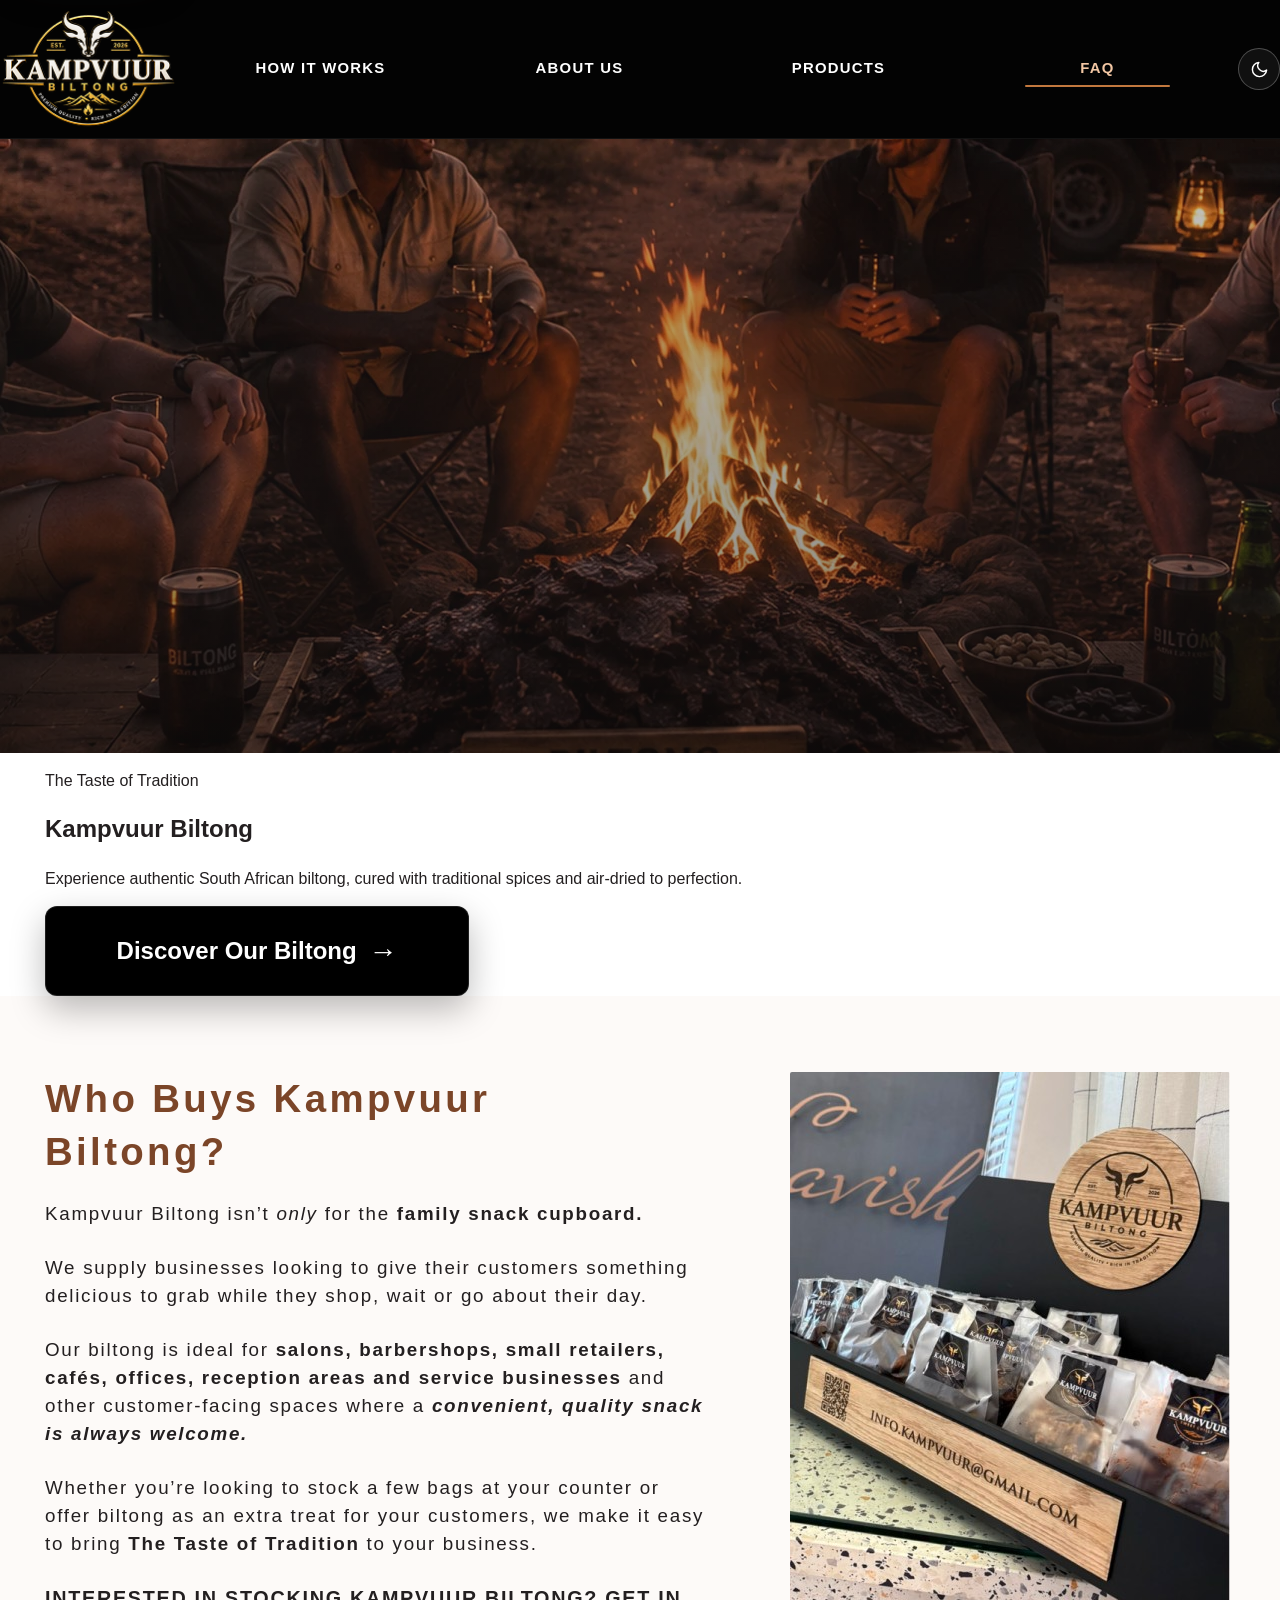
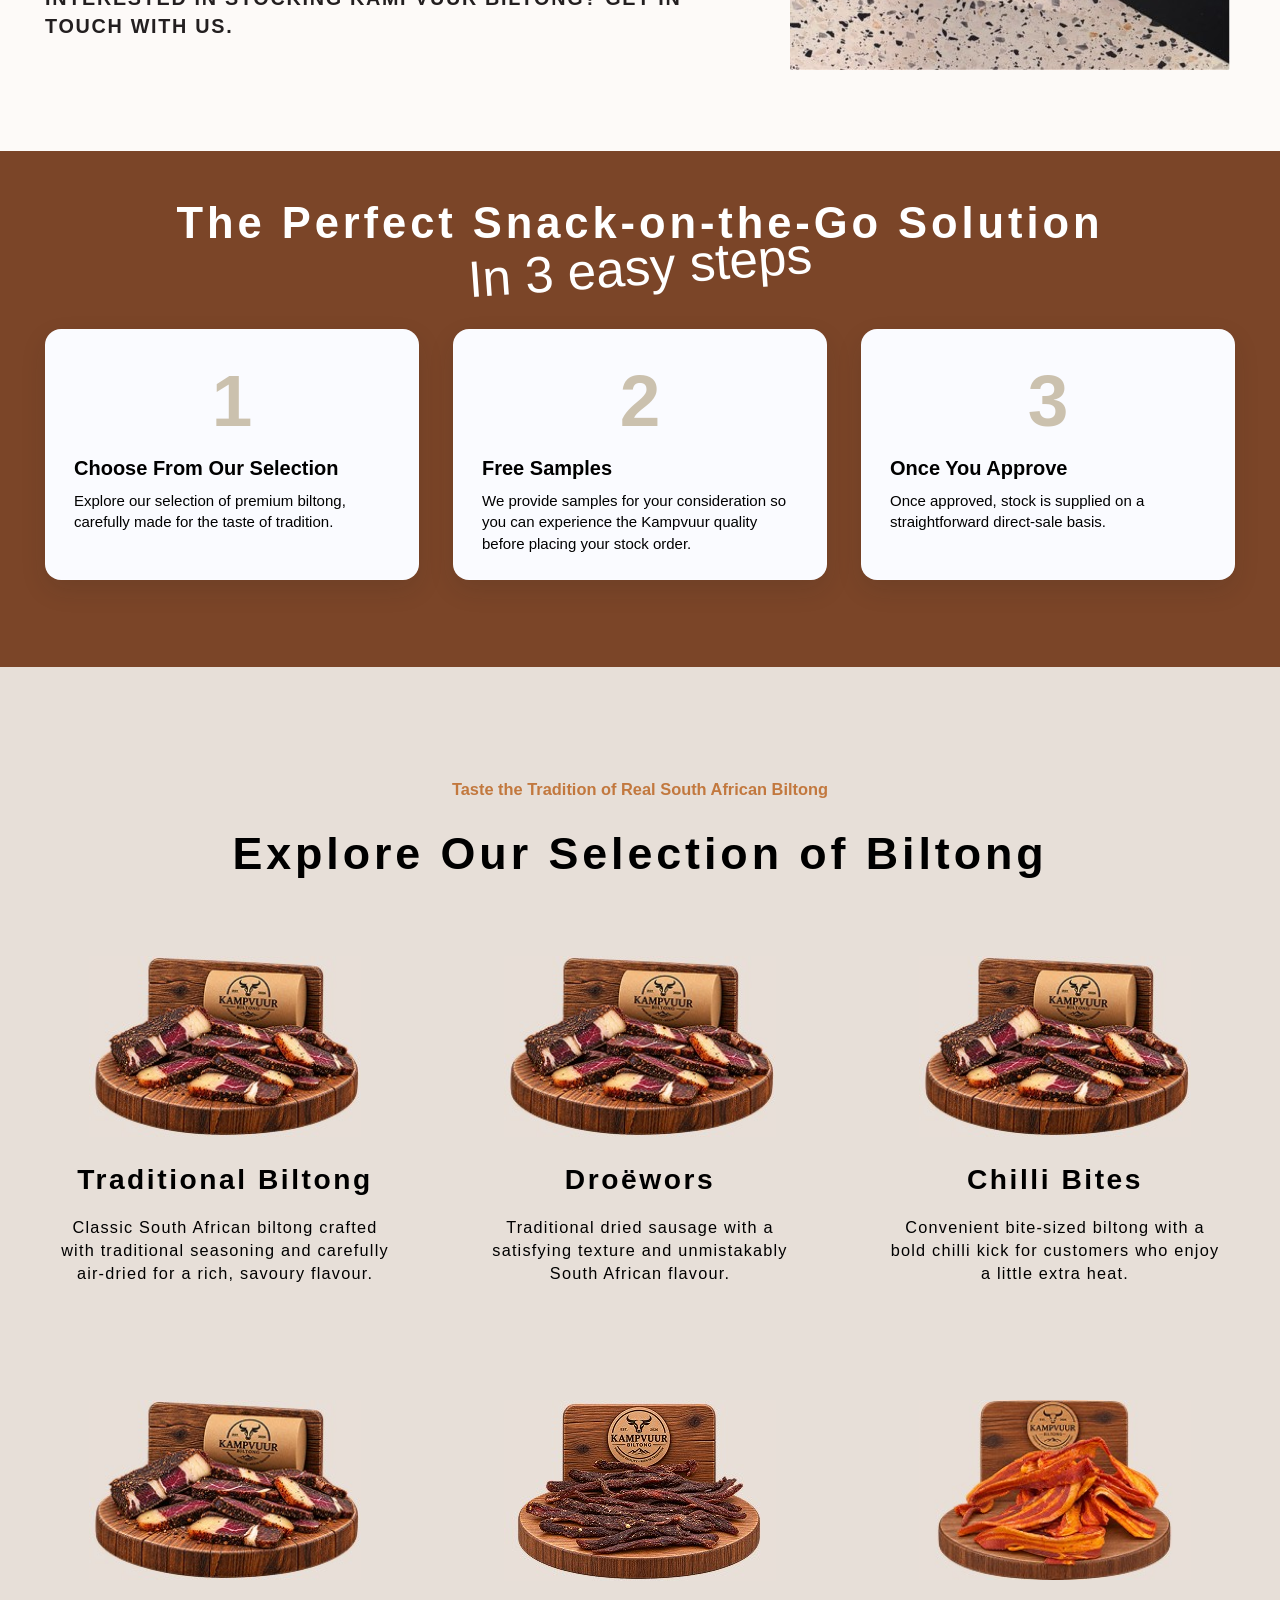
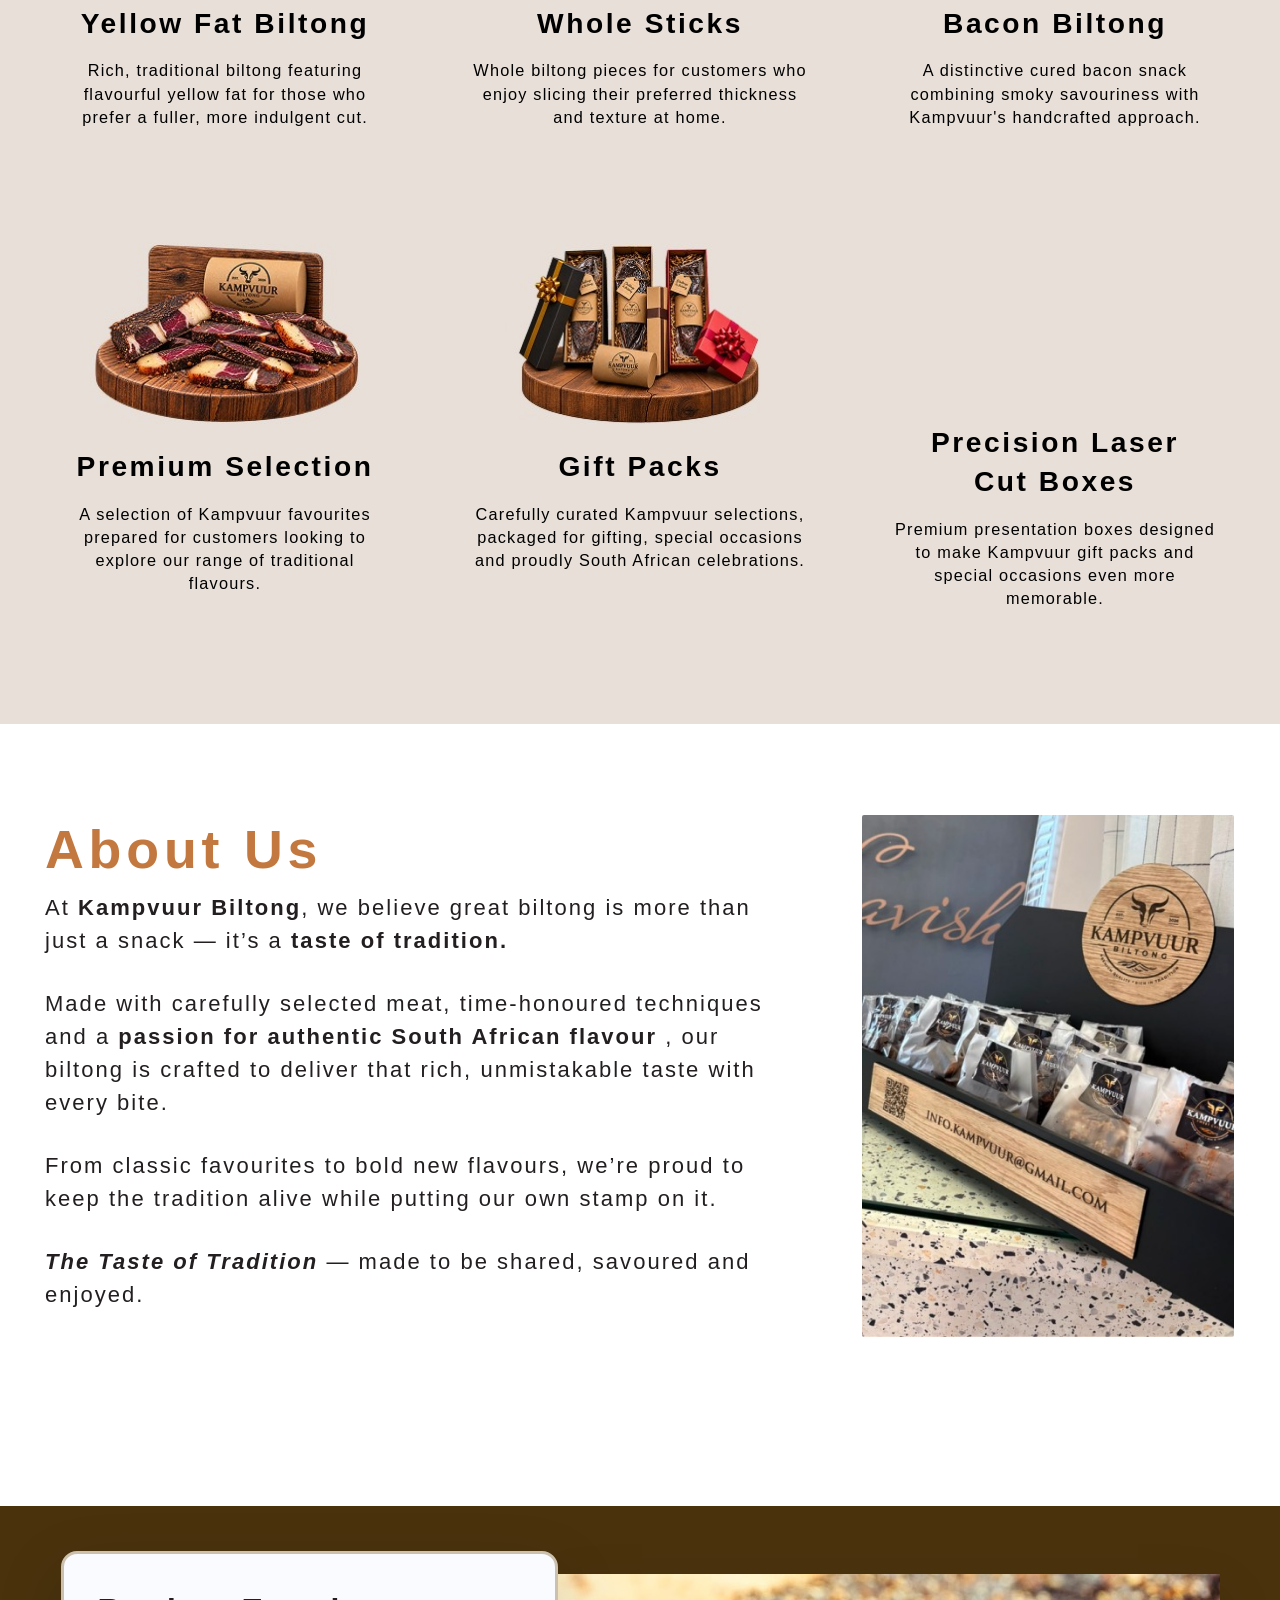
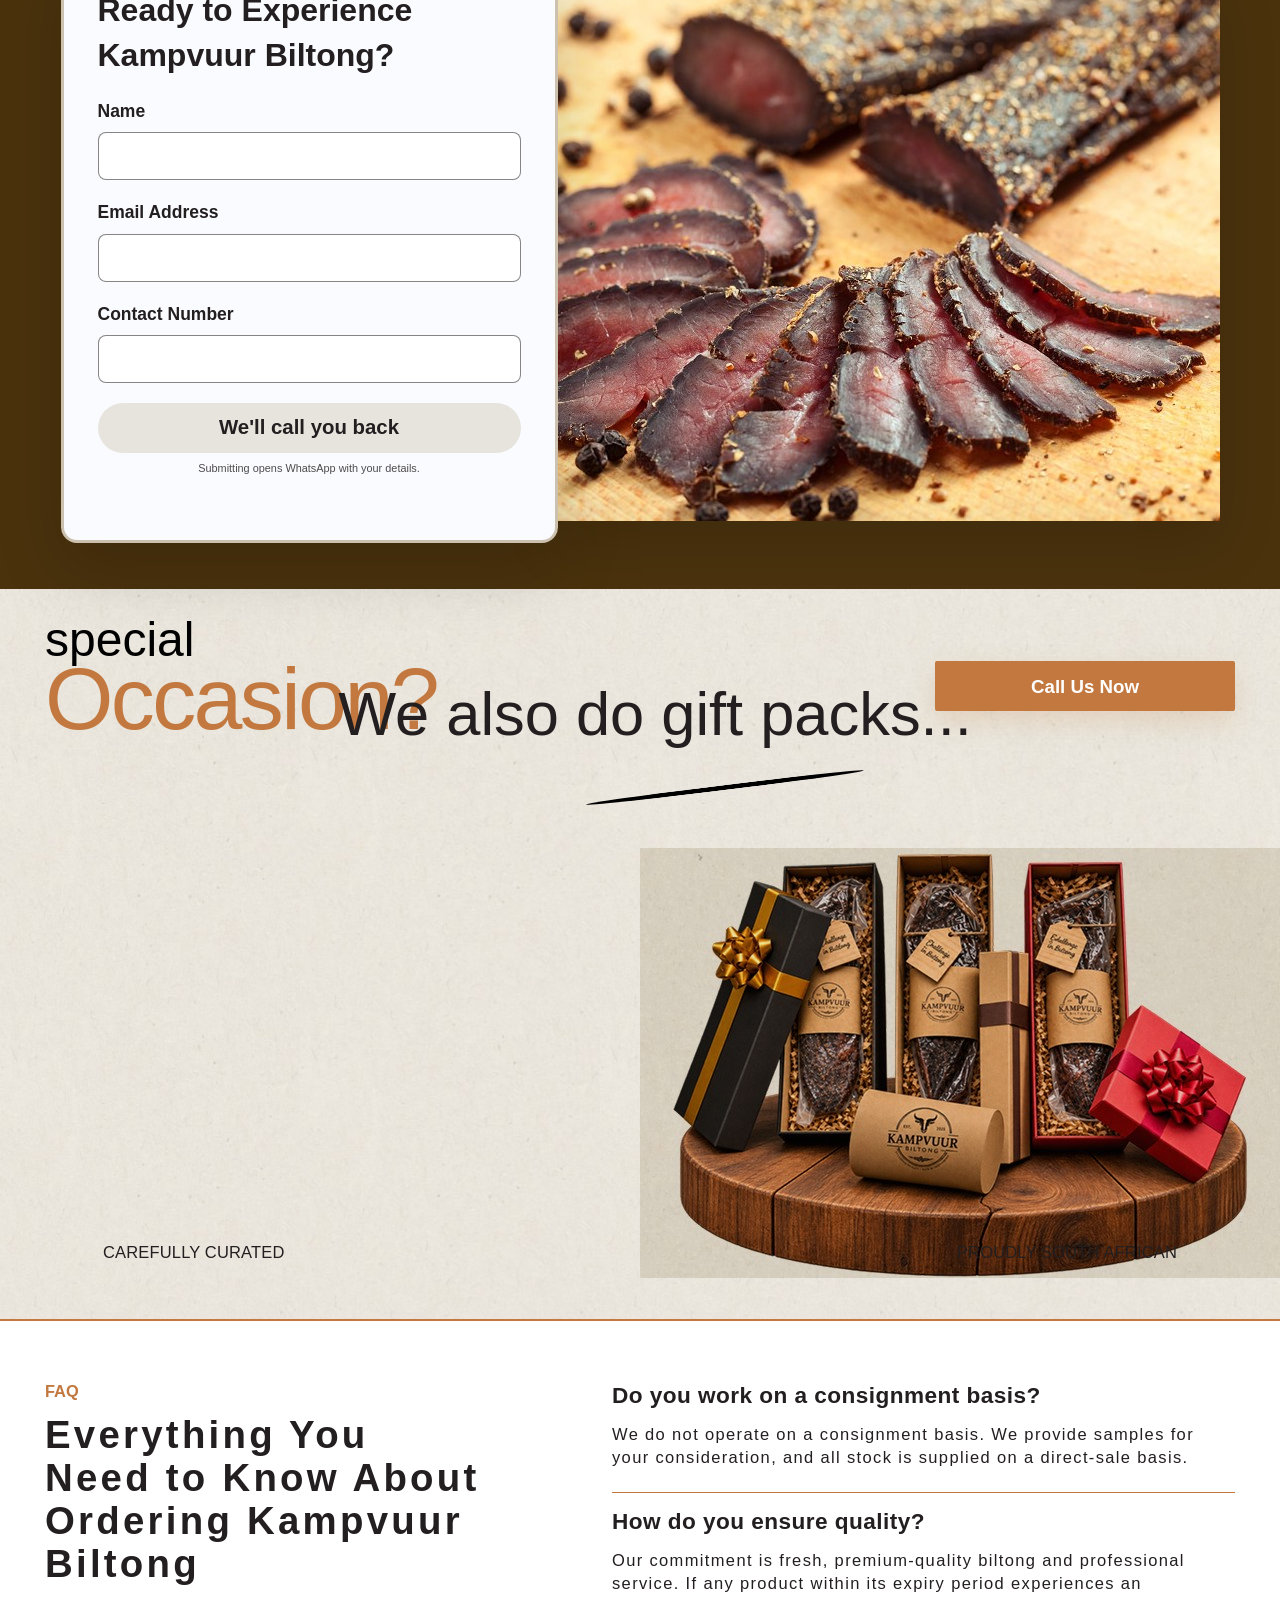
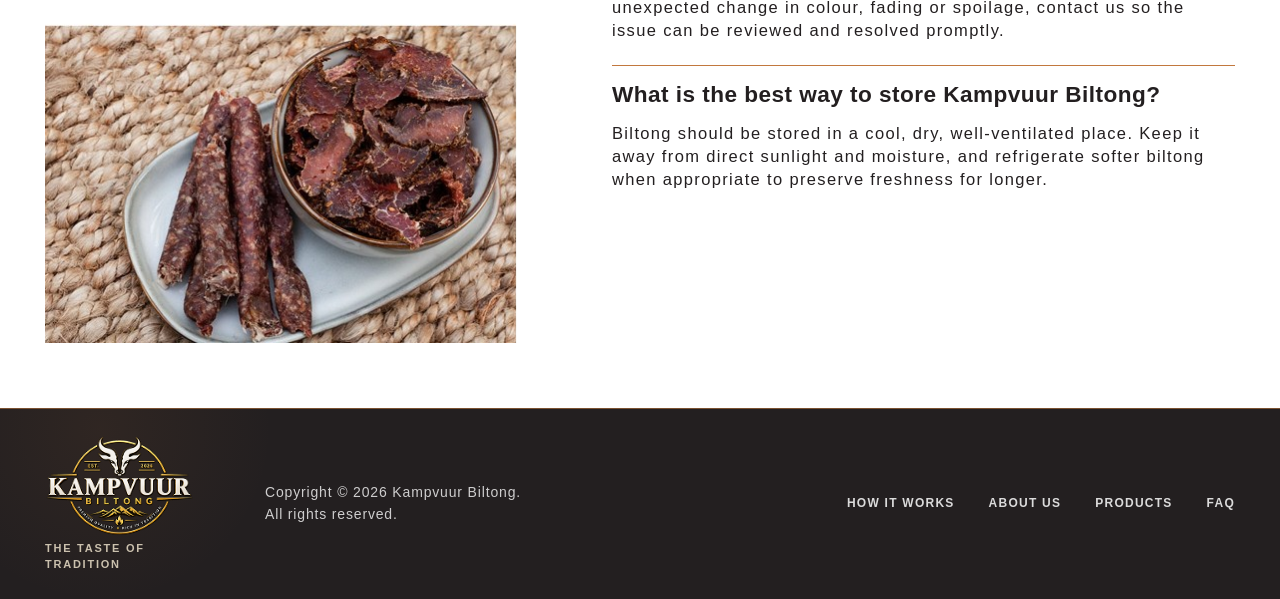
==== commit 63800e93: "Refactor hero section and add hero divider" ====
--- a/index.html
+++ b/index.html
@@ -47,22 +47,22 @@
   <!-- =========================================================
        Browser / favicon branding
        ========================================================= -->
-
+  <link rel="icon" href="/favicon.ico" sizes="any">
+  
   <link
     rel="icon"
     type="image/png"
-    href="images/figma/1bdd38e5bc3a72b05d4523ff23ff56c8.png.png"
-  >
-
+    sizes="48x48"
+    href="assets/icons/favicon-48x48.png"
+  >
+  
   <link
     rel="apple-touch-icon"
-    href="images/figma/1bdd38e5bc3a72b05d4523ff23ff56c8.png.png"
-  >
-
-  <link
-    rel="manifest"
-    href="site.webmanifest"
-  >
+    sizes="180x180"
+    href="assets/icons/apple-touch-icon.png"
+  >
+  
+  <link rel="manifest" href="site.webmanifest">
 
 
   <!-- =========================================================
@@ -267,15 +267,14 @@
          HERO
          ======================================================= -->
 
-    <section
-      class="hero"
-      aria-labelledby="hero-title"
-    >
-
-      <div
-        class="hero-media"
-        aria-hidden="true"
+      <section
+        class="hero"
+        aria-label="Kampvuur Biltong promotional video"
       >
+        <div
+          class="hero-media"
+          aria-hidden="true"
+        >
 
         <!--
           Immediate lightweight fallback and LCP image.
@@ -304,56 +303,76 @@
           modern mobile autoplay behaviour.
         -->
 
-        <video
-          class="hero-video"
-          data-hero-video
-          autoplay
-          muted
-          loop
-          playsinline
-          preload="metadata"
-          poster="assets/hero-campfire.webp"
-          tabindex="-1"
+           <video
+            class="hero-video"
+            data-hero-video
+            autoplay
+            muted
+            loop
+            playsinline
+            preload="metadata"
+            poster="assets/hero-campfire.webp"
+            tabindex="-1"
+            aria-hidden="true"
+          >
+            <source
+              src="images/Kampvuur%20Biltong.mp4"
+              type="video/mp4"
+            >
+          </video>
+        </div>
+      
+        <div
+          class="hero-shade"
           aria-hidden="true"
-        >
-          <source
-            src="images/Kampvuur%20Biltong.mp4"
-            type="video/mp4"
+        ></div>
+      </section>
+
+      <!-- =========================================================
+           Hero message divider
+           ========================================================= -->
+      
+      <section
+        class="hero-divider"
+        aria-labelledby="hero-title"
+      >
+        <div class="wrap hero-divider-inner">
+      
+          <div class="hero-divider-copy">
+      
+            <p class="hero-divider-eyebrow">
+              The Taste of Tradition
+            </p>
+      
+            <h1 id="hero-title">
+              Kampvuur Biltong
+            </h1>
+      
+            <p class="hero-divider-description">
+              Experience authentic South African biltong,
+              cured with traditional spices and air-dried
+              to perfection.
+            </p>
+      
+          </div>
+      
+          <a
+            class="btn btn-dark hero-cta"
+            href="#products"
           >
-        </video>
-
-      </div>
-
-
-      <div
-        class="hero-shade"
-        aria-hidden="true"
-      ></div>
-
-
-      <div class="hero-content">
-
-        <h1 id="hero-title">
-          Kampvuur Biltong
-        </h1>
-
-        <p>
-          Experience authentic South African biltong,
-          cured
-          <br class="desktop-only">
-          with traditional spices and air-dried to
-          perfection.
-        </p>
-
-        <a
-          class="btn btn-dark"
-          href="#products"
-        >
-          Discover Our Biltong
-        </a>
-
-      </div>
-
+            <span>
+              Discover Our Biltong
+            </span>
+      
+            <span
+              class="btn-arrow"
+              aria-hidden="true"
+            >
+              →
+            </span>
+          </a>
+      
+        </div>
     </section>
 
 
